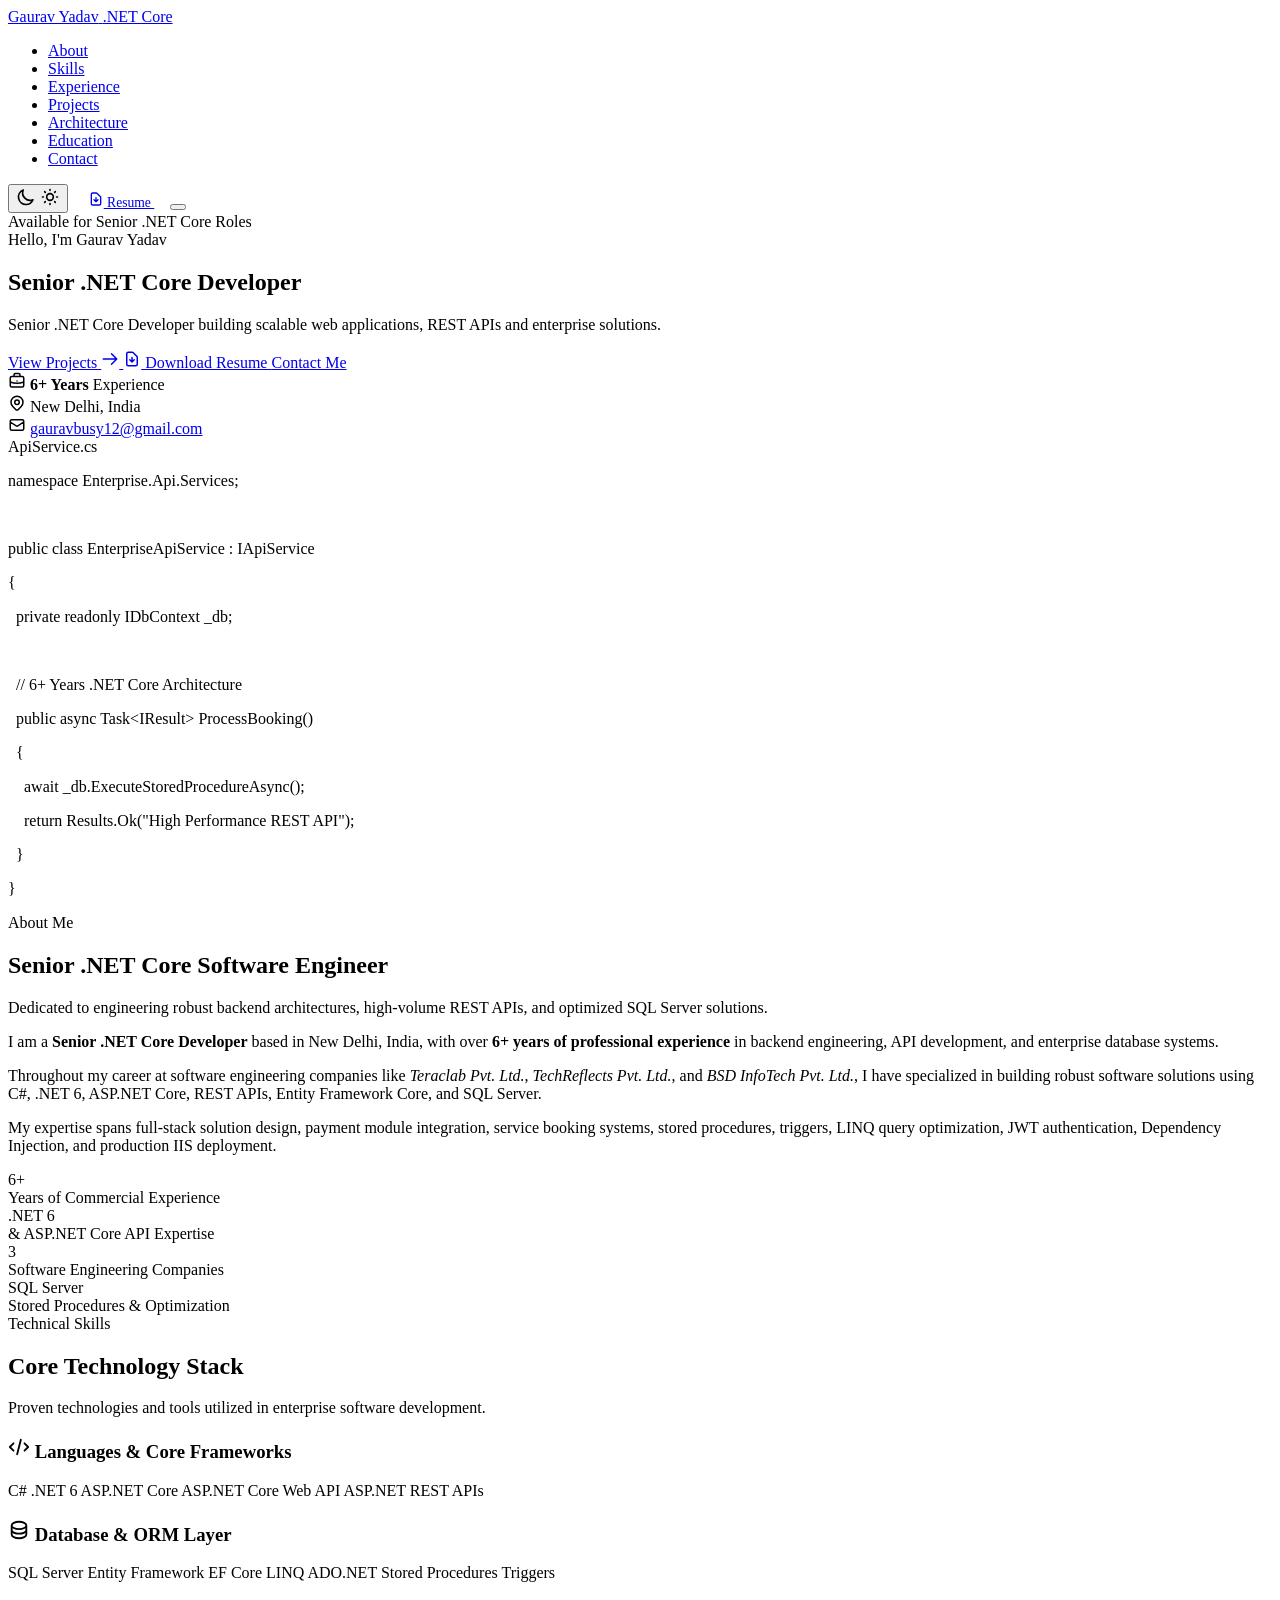
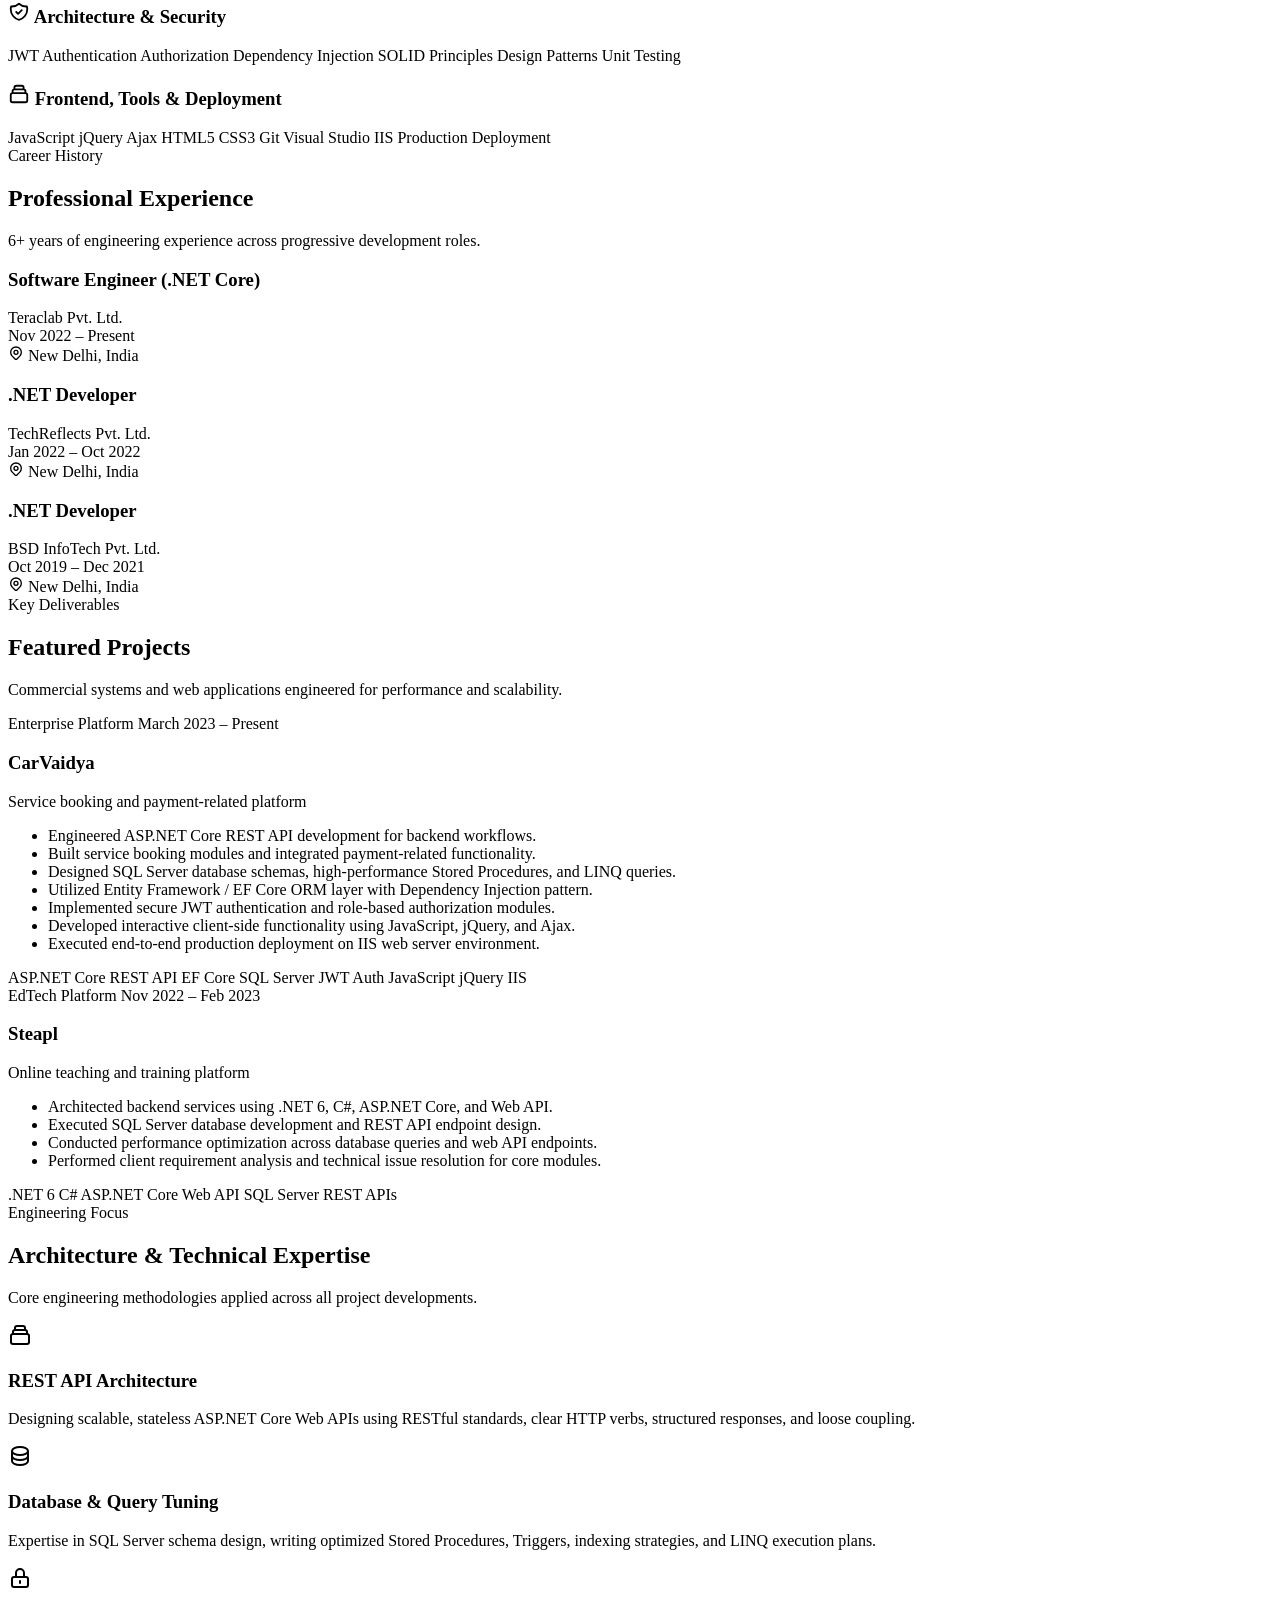
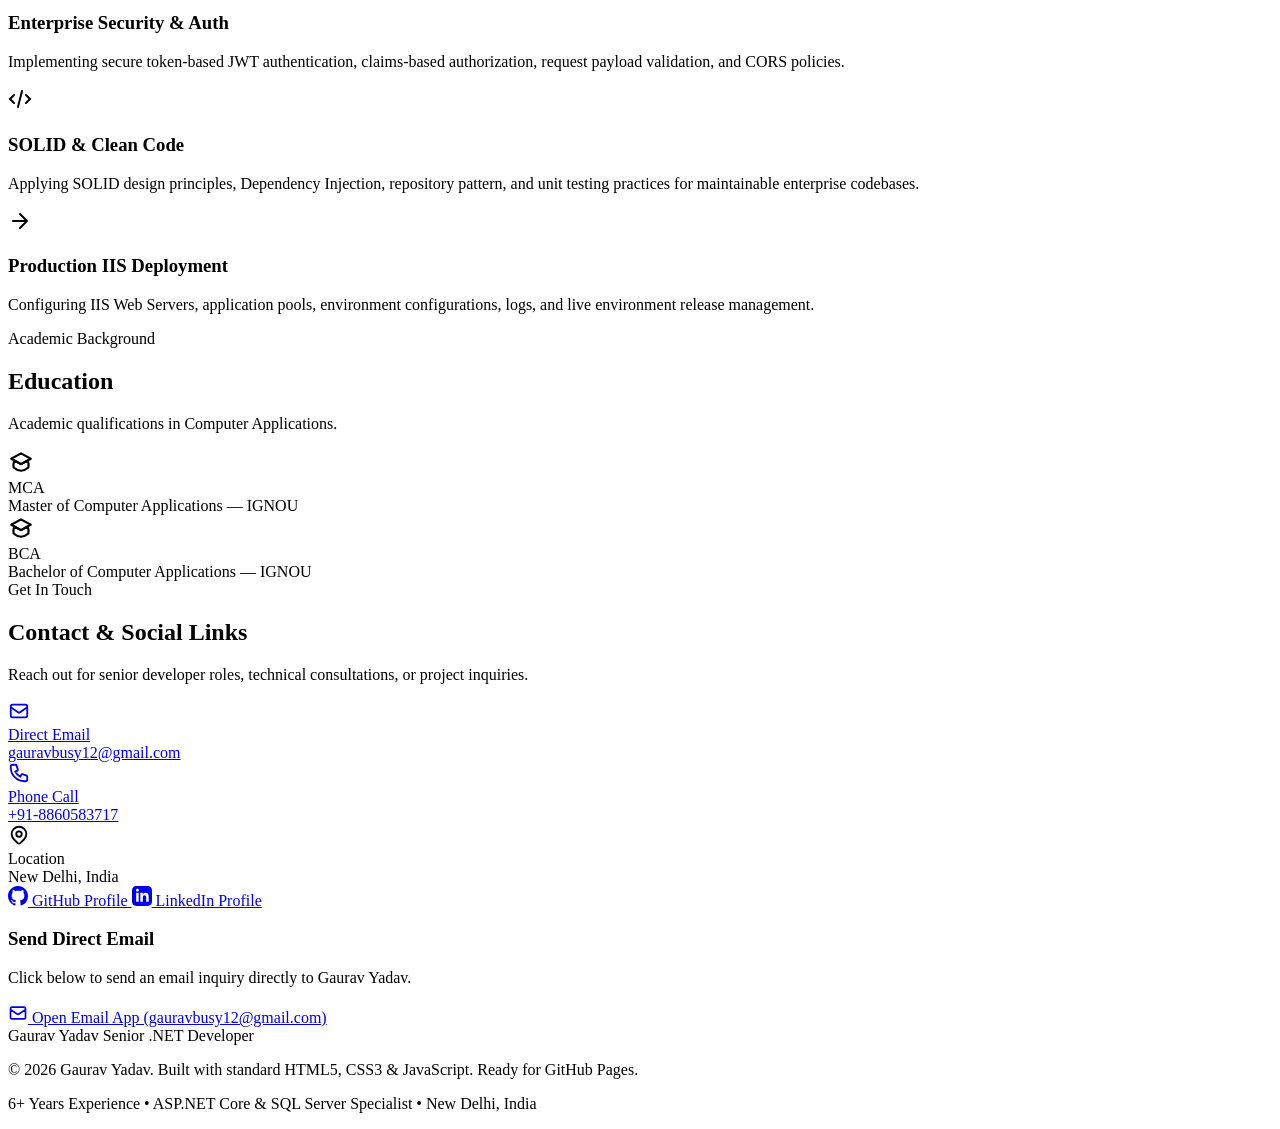
==== index.html @ 4f859948 "commit" ====
<!DOCTYPE html>
<html lang="en" data-theme="dark">
<head>
  <meta charset="UTF-8">
  <meta name="viewport" content="width=device-width, initial-scale=1.0">
  <title>Gaurav Yadav | Senior .NET Core Developer Portfolio</title>
  
  <!-- SEO & Social Meta Tags -->
  <meta name="description" content="Portfolio of Gaurav Yadav, Senior .NET Core Developer with 6+ years of experience building scalable web applications, REST APIs, and enterprise solutions.">
  <meta name="keywords" content="Gaurav Yadav, Senior .NET Core Developer, ASP.NET Core, C#, Web API, SQL Server, EF Core, REST API, New Delhi India">
  <meta name="author" content="Gaurav Yadav">
  
  <!-- Open Graph / Facebook -->
  <meta property="og:type" content="website">
  <meta property="og:title" content="Gaurav Yadav | Senior .NET Core Developer">
  <meta property="og:description" content="Senior .NET Core Developer building scalable web applications, REST APIs and enterprise solutions.">
  <meta property="og:url" content="https://github.com/gaurav-dotnetdev/">
  
  <!-- Google Fonts -->
  <link rel="preconnect" href="https://fonts.googleapis.com">
  <link rel="preconnect" href="https://fonts.gstatic.com" crossorigin>
  <link href="https://fonts.googleapis.com/css2?family=Fira+Code:wght@400;500;600&family=Inter:wght@300;400;500;600;700&family=Plus+Jakarta+Sans:wght@600;700;800&display=swap" rel="stylesheet">
  
  <!-- Stylesheets -->
  <link rel="stylesheet" href="css/style.css">
  <link rel="stylesheet" href="css/components.css">
  <link rel="stylesheet" href="css/animations.css">

  <!-- JSON-LD Structured Data for SEO -->
  <script type="application/ld+json">
  {
    "@context": "https://schema.org",
    "@type": "Person",
    "name": "Gaurav Yadav",
    "jobTitle": "Senior .NET Core Developer",
    "email": "gauravbusy12@gmail.com",
    "telephone": "+91-8860583717",
    "address": {
      "@type": "PostalAddress",
      "addressLocality": "New Delhi",
      "addressCountry": "India"
    },
    "knowsAbout": ["C#", ".NET 6", "ASP.NET Core", "ASP.NET Core Web API", "SQL Server", "EF Core", "REST APIs", "JWT Authentication", "SOLID Principles"]
  }
  </script>
</head>
<body>

  <!-- ==========================================================================
       HEADER & NAVIGATION
       ========================================================================== -->
  <header class="header">
    <div class="container nav-container">
      <a href="#hero" class="logo">
        <span>Gaurav Yadav</span>
        <span class="logo-badge">.NET Core</span>
      </a>

      <nav class="nav-menu" id="nav-menu">
        <ul class="nav-links">
          <li><a href="#about" class="nav-link">About</a></li>
          <li><a href="#skills" class="nav-link">Skills</a></li>
          <li><a href="#experience" class="nav-link">Experience</a></li>
          <li><a href="#projects" class="nav-link">Projects</a></li>
          <li><a href="#architecture" class="nav-link">Architecture</a></li>
          <li><a href="#education" class="nav-link">Education</a></li>
          <li><a href="#contact" class="nav-link">Contact</a></li>
        </ul>
      </nav>

      <div class="nav-actions">
        <!-- Dark / Light Theme Toggle -->
        <button class="theme-toggle" id="theme-toggle" aria-label="Toggle theme">
          <svg class="icon-moon" width="20" height="20" fill="none" stroke="currentColor" viewBox="0 0 24 24">
            <path stroke-linecap="round" stroke-linejoin="round" stroke-width="2" d="M20.354 15.354A9 9 0 018.646 3.646 9.003 9.003 0 0012 21a9.003 9.003 0 008.354-5.646z"></path>
          </svg>
          <svg class="icon-sun" width="20" height="20" fill="none" stroke="currentColor" viewBox="0 0 24 24">
            <path stroke-linecap="round" stroke-linejoin="round" stroke-width="2" d="M12 3v1m0 16v1m9-9h-1M4 12H3m15.364 6.364l-.707-.707M6.343 6.343l-.707-.707m12.728 0l-.707.707M6.343 17.657l-.707.707M16 12a4 4 0 11-8 0 4 4 0 018 0z"></path>
          </svg>
        </button>

        <!-- Resume Download CTA -->
        <!-- NOTE: Replace 'assets/docs/Gaurav_Yadav_Resume.pdf' with your actual PDF resume file path -->
        <a href="assets/docs/Gaurav_Yadav_Resume.pdf" download="Gaurav_Yadav_Resume.pdf" class="btn btn-outline" style="padding: 0.5rem 1rem; font-size: 0.85rem;">
          <svg width="16" height="16" fill="none" stroke="currentColor" viewBox="0 0 24 24"><path stroke-linecap="round" stroke-linejoin="round" stroke-width="2" d="M12 10v6m0 0l-3-3m3 3l3-3m2 8H7a2 2 0 01-2-2V5a2 2 0 012-2h5.586a1 1 0 01.707.293l5.414 5.414a1 1 0 01.293.707V19a2 2 0 01-2 2z"/></svg>
          Resume
        </a>

        <!-- Mobile Nav Hamburger -->
        <button class="mobile-toggle" id="mobile-toggle" aria-label="Toggle navigation menu">
          <span></span>
          <span></span>
          <span></span>
        </button>
      </div>
    </div>
  </header>

  <main>
    <!-- ==========================================================================
         1. HERO SECTION
         ========================================================================== -->
    <section class="hero" id="hero">
      <div class="container hero-content">
        <div class="hero-text reveal reveal-left">
          <div class="hero-status">
            <span class="status-dot pulse-dot"></span>
            Available for Senior .NET Core Roles
          </div>

          <div class="hero-name">Hello, I'm Gaurav Yadav</div>
          <h1 class="hero-title">
            Senior <span class="gradient-text">.NET Core</span> Developer
          </h1>

          <p class="hero-tagline">
            Senior .NET Core Developer building scalable web applications, REST APIs and enterprise solutions.
          </p>

          <div class="hero-actions">
            <a href="#projects" class="btn btn-primary">
              View Projects
              <svg width="18" height="18" fill="none" stroke="currentColor" viewBox="0 0 24 24"><path stroke-linecap="round" stroke-linejoin="round" stroke-width="2" d="M14 5l7 7m0 0l-7 7m7-7H3"/></svg>
            </a>
            
            <!-- Resume Download Button -->
            <!-- NOTE: Place your actual resume PDF in assets/docs/Gaurav_Yadav_Resume.pdf -->
            <a href="assets/docs/Gaurav_Yadav_Resume.pdf" download="Gaurav_Yadav_Resume.pdf" class="btn btn-secondary">
              <svg width="18" height="18" fill="none" stroke="currentColor" viewBox="0 0 24 24"><path stroke-linecap="round" stroke-linejoin="round" stroke-width="2" d="M12 10v6m0 0l-3-3m3 3l3-3m2 8H7a2 2 0 01-2-2V5a2 2 0 012-2h5.586a1 1 0 01.707.293l5.414 5.414a1 1 0 01.293.707V19a2 2 0 01-2 2z"/></svg>
              Download Resume
            </a>

            <a href="#contact" class="btn btn-secondary">Contact Me</a>
          </div>

          <div class="hero-meta">
            <div class="meta-item">
              <svg width="18" height="18" fill="none" stroke="currentColor" viewBox="0 0 24 24"><path stroke-linecap="round" stroke-linejoin="round" stroke-width="2" d="M21 13.255A23.931 23.931 0 0112 15c-3.183 0-6.22-.62-9-1.745M16 6V4a2 2 0 00-2-2h-4a2 2 0 00-2 2v2m4 6h.01M5 20h14a2 2 0 002-2V8a2 2 0 00-2-2H5a2 2 0 00-2 2v10a2 2 0 002 2z"/></svg>
              <span><strong>6+ Years</strong> Experience</span>
            </div>
            <div class="meta-item">
              <svg width="18" height="18" fill="none" stroke="currentColor" viewBox="0 0 24 24"><path stroke-linecap="round" stroke-linejoin="round" stroke-width="2" d="M17.657 16.657L13.414 20.9a1.998 1.998 0 01-2.827 0l-4.244-4.243a8 8 0 1111.314 0z"/><path stroke-linecap="round" stroke-linejoin="round" stroke-width="2" d="M15 11a3 3 0 11-6 0 3 3 0 016 0z"/></svg>
              <span>New Delhi, India</span>
            </div>
            <div class="meta-item">
              <svg width="18" height="18" fill="none" stroke="currentColor" viewBox="0 0 24 24"><path stroke-linecap="round" stroke-linejoin="round" stroke-width="2" d="M3 8l7.89 5.26a2 2 0 002.22 0L21 8M5 19h14a2 2 0 002-2V7a2 2 0 00-2-2H5a2 2 0 00-2 2v10a2 2 0 002 2z"/></svg>
              <a href="mailto:gauravbusy12@gmail.com" class="hover:text-primary">gauravbusy12@gmail.com</a>
            </div>
          </div>
        </div>

        <div class="hero-visual reveal reveal-right">
          <div class="code-card float-animation">
            <div class="code-card-header">
              <div class="window-dots">
                <span></span>
                <span></span>
                <span></span>
              </div>
              <div class="code-card-title">ApiService.cs</div>
            </div>
            <div class="code-card-body">
              <p><span class="code-keyword">namespace</span> Enterprise.Api.Services;</p>
              <br>
              <p><span class="code-keyword">public class</span> <span class="code-class">EnterpriseApiService</span> : <span class="code-class">IApiService</span></p>
              <p>{</p>
              <p>&nbsp;&nbsp;<span class="code-keyword">private readonly</span> <span class="code-class">IDbContext</span> <span class="code-property">_db</span>;</p>
              <br>
              <p>&nbsp;&nbsp;<span class="code-comment">// 6+ Years .NET Core Architecture</span></p>
              <p>&nbsp;&nbsp;<span class="code-keyword">public async</span> Task&lt;<span class="code-class">IResult</span>&gt; ProcessBooking()</p>
              <p>&nbsp;&nbsp;{</p>
              <p>&nbsp;&nbsp;&nbsp;&nbsp;<span class="code-keyword">await</span> <span class="code-property">_db</span>.ExecuteStoredProcedureAsync();</p>
              <p>&nbsp;&nbsp;&nbsp;&nbsp;<span class="code-keyword">return</span> Results.Ok(<span class="code-string">"High Performance REST API"</span>);</p>
              <p>&nbsp;&nbsp;}</p>
              <p>}</p>
            </div>
          </div>
        </div>
      </div>
    </section>

    <!-- ==========================================================================
         2. ABOUT ME SECTION
         ========================================================================== -->
    <section class="section" id="about">
      <div class="container">
        <div class="section-header reveal">
          <span class="section-tag">About Me</span>
          <h2 class="section-title">Senior .NET Core Software Engineer</h2>
          <p class="section-subtitle">Dedicated to engineering robust backend architectures, high-volume REST APIs, and optimized SQL Server solutions.</p>
        </div>

        <div class="about-grid">
          <div class="about-text reveal reveal-left">
            <div class="about-card">
              <p>
                I am a <strong>Senior .NET Core Developer</strong> based in New Delhi, India, with over <strong>6+ years of professional experience</strong> in backend engineering, API development, and enterprise database systems.
              </p>
              <p>
                Throughout my career at software engineering companies like <em>Teraclab Pvt. Ltd.</em>, <em>TechReflects Pvt. Ltd.</em>, and <em>BSD InfoTech Pvt. Ltd.</em>, I have specialized in building robust software solutions using C#, .NET 6, ASP.NET Core, REST APIs, Entity Framework Core, and SQL Server.
              </p>
              <p>
                My expertise spans full-stack solution design, payment module integration, service booking systems, stored procedures, triggers, LINQ query optimization, JWT authentication, Dependency Injection, and production IIS deployment.
              </p>
            </div>
          </div>

          <div class="about-highlights reveal reveal-right">
            <div class="highlight-box">
              <div class="highlight-number">6+</div>
              <div class="highlight-label">Years of Commercial Experience</div>
            </div>
            <div class="highlight-box">
              <div class="highlight-number">.NET 6</div>
              <div class="highlight-label">& ASP.NET Core API Expertise</div>
            </div>
            <div class="highlight-box">
              <div class="highlight-number">3</div>
              <div class="highlight-label">Software Engineering Companies</div>
            </div>
            <div class="highlight-box">
              <div class="highlight-number">SQL Server</div>
              <div class="highlight-label">Stored Procedures & Optimization</div>
            </div>
          </div>
        </div>
      </div>
    </section>

    <!-- ==========================================================================
         3. TECHNICAL SKILLS SECTION
         ========================================================================== -->
    <section class="section" id="skills">
      <div class="container">
        <div class="section-header reveal">
          <span class="section-tag">Technical Skills</span>
          <h2 class="section-title">Core Technology Stack</h2>
          <p class="section-subtitle">Proven technologies and tools utilized in enterprise software development.</p>
        </div>

        <div class="skills-container">
          <!-- Languages & Core Frameworks -->
          <div class="skills-category reveal reveal-scale">
            <h3 class="skills-category-title">
              <svg width="22" height="22" fill="none" stroke="currentColor" viewBox="0 0 24 24"><path stroke-linecap="round" stroke-linejoin="round" stroke-width="2" d="M10 20l4-16m4 4l4 4-4 4M6 16l-4-4 4-4"/></svg>
              Languages & Core Frameworks
            </h3>
            <div class="skills-chips">
              <span class="badge">C#</span>
              <span class="badge">.NET 6</span>
              <span class="badge">ASP.NET Core</span>
              <span class="badge">ASP.NET Core Web API</span>
              <span class="badge">ASP.NET</span>
              <span class="badge">REST APIs</span>
            </div>
          </div>

          <!-- Database & ORM -->
          <div class="skills-category reveal reveal-scale">
            <h3 class="skills-category-title">
              <svg width="22" height="22" fill="none" stroke="currentColor" viewBox="0 0 24 24"><path stroke-linecap="round" stroke-linejoin="round" stroke-width="2" d="M4 7v10c0 2.21 3.582 4 8 4s8-1.79 8-4V7M4 7c0 2.21 3.582 4 8 4s8-1.79 8-4M4 7c0-2.21 3.582-4 8-4s8 1.79 8 4m0 5c0 2.21-3.582 4-8 4s-8-1.79-8-4"/></svg>
              Database & ORM Layer
            </h3>
            <div class="skills-chips">
              <span class="badge">SQL Server</span>
              <span class="badge">Entity Framework</span>
              <span class="badge">EF Core</span>
              <span class="badge">LINQ</span>
              <span class="badge">ADO.NET</span>
              <span class="badge">Stored Procedures</span>
              <span class="badge">Triggers</span>
            </div>
          </div>

          <!-- Architecture, Security & Testing -->
          <div class="skills-category reveal reveal-scale">
            <h3 class="skills-category-title">
              <svg width="22" height="22" fill="none" stroke="currentColor" viewBox="0 0 24 24"><path stroke-linecap="round" stroke-linejoin="round" stroke-width="2" d="M9 12l2 2 4-4m5.618-4.016A11.955 11.955 0 0112 2.944a11.955 11.955 0 01-8.618 3.04A12.02 12.02 0 003 9c0 5.591 3.824 10.29 9 11.622 5.176-1.332 9-6.03 9-11.622 0-1.042-.133-2.052-.382-3.016z"/></svg>
              Architecture & Security
            </h3>
            <div class="skills-chips">
              <span class="badge">JWT Authentication</span>
              <span class="badge">Authorization</span>
              <span class="badge">Dependency Injection</span>
              <span class="badge">SOLID Principles</span>
              <span class="badge">Design Patterns</span>
              <span class="badge">Unit Testing</span>
            </div>
          </div>

          <!-- Frontend, Tools & Deployment -->
          <div class="skills-category reveal reveal-scale">
            <h3 class="skills-category-title">
              <svg width="22" height="22" fill="none" stroke="currentColor" viewBox="0 0 24 24"><path stroke-linecap="round" stroke-linejoin="round" stroke-width="2" d="M19 11H5m14 0a2 2 0 012 2v6a2 2 0 01-2 2H5a2 2 0 01-2-2v-6a2 2 0 012-2m14 0V9a2 2 0 00-2-2M5 11V9a2 2 0 012-2m0 0V5a2 2 0 012-2h6a2 2 0 012 2v2M7 7h10"/></svg>
              Frontend, Tools & Deployment
            </h3>
            <div class="skills-chips">
              <span class="badge">JavaScript</span>
              <span class="badge">jQuery</span>
              <span class="badge">Ajax</span>
              <span class="badge">HTML5</span>
              <span class="badge">CSS3</span>
              <span class="badge">Git</span>
              <span class="badge">Visual Studio</span>
              <span class="badge">IIS</span>
              <span class="badge">Production Deployment</span>
            </div>
          </div>
        </div>
      </div>
    </section>

    <!-- ==========================================================================
         4. PROFESSIONAL EXPERIENCE SECTION
         ========================================================================== -->
    <section class="section" id="experience">
      <div class="container">
        <div class="section-header reveal">
          <span class="section-tag">Career History</span>
          <h2 class="section-title">Professional Experience</h2>
          <p class="section-subtitle">6+ years of engineering experience across progressive development roles.</p>
        </div>

        <div class="timeline">
          <!-- Role 1 -->
          <div class="timeline-item reveal reveal-left">
            <div class="timeline-dot"></div>
            <div class="timeline-content">
              <div class="timeline-header">
                <div>
                  <h3 class="role-title">Software Engineer (.NET Core)</h3>
                  <div class="company-name">Teraclab Pvt. Ltd.</div>
                </div>
                <div class="timeline-date">Nov 2022 – Present</div>
              </div>
              <div class="timeline-location">
                <svg width="16" height="16" fill="none" stroke="currentColor" viewBox="0 0 24 24"><path stroke-linecap="round" stroke-linejoin="round" stroke-width="2" d="M17.657 16.657L13.414 20.9a1.998 1.998 0 01-2.827 0l-4.244-4.243a8 8 0 1111.314 0z"/><path stroke-linecap="round" stroke-linejoin="round" stroke-width="2" d="M15 11a3 3 0 11-6 0 3 3 0 016 0z"/></svg>
                New Delhi, India
              </div>
            </div>
          </div>

          <!-- Role 2 -->
          <div class="timeline-item reveal reveal-left">
            <div class="timeline-dot"></div>
            <div class="timeline-content">
              <div class="timeline-header">
                <div>
                  <h3 class="role-title">.NET Developer</h3>
                  <div class="company-name">TechReflects Pvt. Ltd.</div>
                </div>
                <div class="timeline-date">Jan 2022 – Oct 2022</div>
              </div>
              <div class="timeline-location">
                <svg width="16" height="16" fill="none" stroke="currentColor" viewBox="0 0 24 24"><path stroke-linecap="round" stroke-linejoin="round" stroke-width="2" d="M17.657 16.657L13.414 20.9a1.998 1.998 0 01-2.827 0l-4.244-4.243a8 8 0 1111.314 0z"/><path stroke-linecap="round" stroke-linejoin="round" stroke-width="2" d="M15 11a3 3 0 11-6 0 3 3 0 016 0z"/></svg>
                New Delhi, India
              </div>
            </div>
          </div>

          <!-- Role 3 -->
          <div class="timeline-item reveal reveal-left">
            <div class="timeline-dot"></div>
            <div class="timeline-content">
              <div class="timeline-header">
                <div>
                  <h3 class="role-title">.NET Developer</h3>
                  <div class="company-name">BSD InfoTech Pvt. Ltd.</div>
                </div>
                <div class="timeline-date">Oct 2019 – Dec 2021</div>
              </div>
              <div class="timeline-location">
                <svg width="16" height="16" fill="none" stroke="currentColor" viewBox="0 0 24 24"><path stroke-linecap="round" stroke-linejoin="round" stroke-width="2" d="M17.657 16.657L13.414 20.9a1.998 1.998 0 01-2.827 0l-4.244-4.243a8 8 0 1111.314 0z"/><path stroke-linecap="round" stroke-linejoin="round" stroke-width="2" d="M15 11a3 3 0 11-6 0 3 3 0 016 0z"/></svg>
                New Delhi, India
              </div>
            </div>
          </div>
        </div>
      </div>
    </section>

    <!-- ==========================================================================
         5. FEATURED PROJECTS SECTION
         ========================================================================== -->
    <section class="section" id="projects">
      <div class="container">
        <div class="section-header reveal">
          <span class="section-tag">Key Deliverables</span>
          <h2 class="section-title">Featured Projects</h2>
          <p class="section-subtitle">Commercial systems and web applications engineered for performance and scalability.</p>
        </div>

        <div class="projects-grid">
          <!-- Project 1: CarVaidya -->
          <article class="project-card reveal reveal-scale">
            <div class="project-top">
              <div class="project-meta">
                <span class="badge">Enterprise Platform</span>
                <span class="project-date">March 2023 – Present</span>
              </div>
              <h3 class="project-title">CarVaidya</h3>
              <div class="project-tagline">Service booking and payment-related platform</div>
              
              <ul class="project-bullets">
                <li>Engineered ASP.NET Core REST API development for backend workflows.</li>
                <li>Built service booking modules and integrated payment-related functionality.</li>
                <li>Designed SQL Server database schemas, high-performance Stored Procedures, and LINQ queries.</li>
                <li>Utilized Entity Framework / EF Core ORM layer with Dependency Injection pattern.</li>
                <li>Implemented secure JWT authentication and role-based authorization modules.</li>
                <li>Developed interactive client-side functionality using JavaScript, jQuery, and Ajax.</li>
                <li>Executed end-to-end production deployment on IIS web server environment.</li>
              </ul>
            </div>

            <div class="project-tech">
              <span class="badge">ASP.NET Core REST API</span>
              <span class="badge">EF Core</span>
              <span class="badge">SQL Server</span>
              <span class="badge">JWT Auth</span>
              <span class="badge">JavaScript</span>
              <span class="badge">jQuery</span>
              <span class="badge">IIS</span>
            </div>
          </article>

          <!-- Project 2: Steapl -->
          <article class="project-card reveal reveal-scale">
            <div class="project-top">
              <div class="project-meta">
                <span class="badge">EdTech Platform</span>
                <span class="project-date">Nov 2022 – Feb 2023</span>
              </div>
              <h3 class="project-title">Steapl</h3>
              <div class="project-tagline">Online teaching and training platform</div>
              
              <ul class="project-bullets">
                <li>Architected backend services using .NET 6, C#, ASP.NET Core, and Web API.</li>
                <li>Executed SQL Server database development and REST API endpoint design.</li>
                <li>Conducted performance optimization across database queries and web API endpoints.</li>
                <li>Performed client requirement analysis and technical issue resolution for core modules.</li>
              </ul>
            </div>

            <div class="project-tech">
              <span class="badge">.NET 6</span>
              <span class="badge">C#</span>
              <span class="badge">ASP.NET Core</span>
              <span class="badge">Web API</span>
              <span class="badge">SQL Server</span>
              <span class="badge">REST APIs</span>
            </div>
          </article>
        </div>
      </div>
    </section>

    <!-- ==========================================================================
         6. ARCHITECTURE & TECHNICAL EXPERTISE SECTION
         ========================================================================== -->
    <section class="section" id="architecture">
      <div class="container">
        <div class="section-header reveal">
          <span class="section-tag">Engineering Focus</span>
          <h2 class="section-title">Architecture & Technical Expertise</h2>
          <p class="section-subtitle">Core engineering methodologies applied across all project developments.</p>
        </div>

        <div class="arch-grid">
          <div class="arch-card reveal reveal-scale">
            <div class="arch-icon">
              <svg width="24" height="24" fill="none" stroke="currentColor" viewBox="0 0 24 24"><path stroke-linecap="round" stroke-linejoin="round" stroke-width="2" d="M19 11H5m14 0a2 2 0 012 2v6a2 2 0 01-2 2H5a2 2 0 01-2-2v-6a2 2 0 012-2m14 0V9a2 2 0 00-2-2M5 11V9a2 2 0 012-2m0 0V5a2 2 0 012-2h6a2 2 0 012 2v2M7 7h10"/></svg>
            </div>
            <h3 class="arch-title">REST API Architecture</h3>
            <p class="arch-desc">Designing scalable, stateless ASP.NET Core Web APIs using RESTful standards, clear HTTP verbs, structured responses, and loose coupling.</p>
          </div>

          <div class="arch-card reveal reveal-scale">
            <div class="arch-icon">
              <svg width="24" height="24" fill="none" stroke="currentColor" viewBox="0 0 24 24"><path stroke-linecap="round" stroke-linejoin="round" stroke-width="2" d="M4 7v10c0 2.21 3.582 4 8 4s8-1.79 8-4V7M4 7c0 2.21 3.582 4 8 4s8-1.79 8-4M4 7c0-2.21 3.582-4 8-4s8 1.79 8 4m0 5c0 2.21-3.582 4-8 4s-8-1.79-8-4"/></svg>
            </div>
            <h3 class="arch-title">Database & Query Tuning</h3>
            <p class="arch-desc">Expertise in SQL Server schema design, writing optimized Stored Procedures, Triggers, indexing strategies, and LINQ execution plans.</p>
          </div>

          <div class="arch-card reveal reveal-scale">
            <div class="arch-icon">
              <svg width="24" height="24" fill="none" stroke="currentColor" viewBox="0 0 24 24"><path stroke-linecap="round" stroke-linejoin="round" stroke-width="2" d="M12 15v2m-6 4h12a2 2 0 002-2v-6a2 2 0 00-2-2H6a2 2 0 00-2 2v6a2 2 0 002 2zm10-10V7a4 4 0 00-8 0v4h8z"/></svg>
            </div>
            <h3 class="arch-title">Enterprise Security & Auth</h3>
            <p class="arch-desc">Implementing secure token-based JWT authentication, claims-based authorization, request payload validation, and CORS policies.</p>
          </div>

          <div class="arch-card reveal reveal-scale">
            <div class="arch-icon">
              <svg width="24" height="24" fill="none" stroke="currentColor" viewBox="0 0 24 24"><path stroke-linecap="round" stroke-linejoin="round" stroke-width="2" d="M10 20l4-16m4 4l4 4-4 4M6 16l-4-4 4-4"/></svg>
            </div>
            <h3 class="arch-title">SOLID & Clean Code</h3>
            <p class="arch-desc">Applying SOLID design principles, Dependency Injection, repository pattern, and unit testing practices for maintainable enterprise codebases.</p>
          </div>

          <div class="arch-card reveal reveal-scale">
            <div class="arch-icon">
              <svg width="24" height="24" fill="none" stroke="currentColor" viewBox="0 0 24 24"><path stroke-linecap="round" stroke-linejoin="round" stroke-width="2" d="M5 12h14M12 5l7 7-7 7"/></svg>
            </div>
            <h3 class="arch-title">Production IIS Deployment</h3>
            <p class="arch-desc">Configuring IIS Web Servers, application pools, environment configurations, logs, and live environment release management.</p>
          </div>
        </div>
      </div>
    </section>

    <!-- ==========================================================================
         7. EDUCATION SECTION
         ========================================================================== -->
    <section class="section" id="education">
      <div class="container">
        <div class="section-header reveal">
          <span class="section-tag">Academic Background</span>
          <h2 class="section-title">Education</h2>
          <p class="section-subtitle">Academic qualifications in Computer Applications.</p>
        </div>

        <div class="education-grid">
          <div class="edu-card reveal reveal-scale">
            <div class="edu-icon">
              <svg width="26" height="26" fill="none" stroke="currentColor" viewBox="0 0 24 24"><path stroke-linecap="round" stroke-linejoin="round" stroke-width="2" d="M12 14l9-5-9-5-9 5 9 5z"/><path stroke-linecap="round" stroke-linejoin="round" stroke-width="2" d="M12 14l6.16-3.422a12.083 12.083 0 01.665 6.479A11.952 11.952 0 0112 20.055a11.952 11.952 0 01-6.824-2.998 12.078 12.078 0 01.665-6.479L12 14z"/></svg>
            </div>
            <div>
              <div class="edu-degree">MCA</div>
              <div class="edu-institution">Master of Computer Applications — IGNOU</div>
            </div>
          </div>

          <div class="edu-card reveal reveal-scale">
            <div class="edu-icon">
              <svg width="26" height="26" fill="none" stroke="currentColor" viewBox="0 0 24 24"><path stroke-linecap="round" stroke-linejoin="round" stroke-width="2" d="M12 14l9-5-9-5-9 5 9 5z"/><path stroke-linecap="round" stroke-linejoin="round" stroke-width="2" d="M12 14l6.16-3.422a12.083 12.083 0 01.665 6.479A11.952 11.952 0 0112 20.055a11.952 11.952 0 01-6.824-2.998 12.078 12.078 0 01.665-6.479L12 14z"/></svg>
            </div>
            <div>
              <div class="edu-degree">BCA</div>
              <div class="edu-institution">Bachelor of Computer Applications — IGNOU</div>
            </div>
          </div>
        </div>
      </div>
    </section>

    <!-- ==========================================================================
         8. CONTACT & PROFILES SECTION
         ========================================================================== -->
    <section class="section" id="contact">
      <div class="container">
        <div class="section-header reveal">
          <span class="section-tag">Get In Touch</span>
          <h2 class="section-title">Contact & Social Links</h2>
          <p class="section-subtitle">Reach out for senior developer roles, technical consultations, or project inquiries.</p>
        </div>

        <div class="contact-container">
          <div class="contact-info reveal reveal-left">
            <!-- Email Card -->
            <a href="mailto:gauravbusy12@gmail.com" class="contact-card">
              <div class="contact-icon">
                <svg width="22" height="22" fill="none" stroke="currentColor" viewBox="0 0 24 24"><path stroke-linecap="round" stroke-linejoin="round" stroke-width="2" d="M3 8l7.89 5.26a2 2 0 002.22 0L21 8M5 19h14a2 2 0 002-2V7a2 2 0 00-2-2H5a2 2 0 00-2 2v10a2 2 0 002 2z"/></svg>
              </div>
              <div>
                <div class="contact-label">Direct Email</div>
                <div class="contact-value">gauravbusy12@gmail.com</div>
              </div>
            </a>

            <!-- Phone Card -->
            <a href="tel:+918860583717" class="contact-card">
              <div class="contact-icon">
                <svg width="22" height="22" fill="none" stroke="currentColor" viewBox="0 0 24 24"><path stroke-linecap="round" stroke-linejoin="round" stroke-width="2" d="M3 5a2 2 0 012-2h3.28a1 1 0 01.948.684l1.498 4.493a1 1 0 01-.502 1.21l-2.257 1.13a11.042 11.042 0 005.516 5.516l1.13-2.257a1 1 0 011.21-.502l4.493 1.498a1 1 0 01.684.949V19a2 2 0 01-2 2h-1C9.716 21 3 14.284 3 6V5z"/></svg>
              </div>
              <div>
                <div class="contact-label">Phone Call</div>
                <div class="contact-value">+91-8860583717</div>
              </div>
            </a>

            <!-- Location Card -->
            <div class="contact-card">
              <div class="contact-icon">
                <svg width="22" height="22" fill="none" stroke="currentColor" viewBox="0 0 24 24"><path stroke-linecap="round" stroke-linejoin="round" stroke-width="2" d="M17.657 16.657L13.414 20.9a1.998 1.998 0 01-2.827 0l-4.244-4.243a8 8 0 1111.314 0z"/><path stroke-linecap="round" stroke-linejoin="round" stroke-width="2" d="M15 11a3 3 0 11-6 0 3 3 0 016 0z"/></svg>
              </div>
              <div>
                <div class="contact-label">Location</div>
                <div class="contact-value">New Delhi, India</div>
              </div>
            </div>

            <!-- Social Media Buttons -->
            <div class="contact-socials">
              <!-- NOTE: Replace 'https://github.com/your-username' with your actual GitHub URL -->
              <a href="https://github.com/gaurav-dotnetdev" target="_blank" rel="noopener noreferrer" class="social-btn">
                <svg width="20" height="20" fill="currentColor" viewBox="0 0 24 24"><path d="M12 0C5.37 0 0 5.37 0 12c0 5.31 3.435 9.795 8.205 11.385.6.105.825-.255.825-.57 0-.285-.015-1.23-.015-2.235-3.015.555-3.795-.735-4.035-1.41-.135-.345-.72-1.41-1.23-1.695-.42-.225-1.02-.78-.015-.795.945-.015 1.62.87 1.845 1.23 1.08 1.815 2.805 1.305 3.495.99.105-.78.42-1.305.765-1.605-2.67-.3-5.46-1.335-5.46-5.925 0-1.305.465-2.385 1.23-3.225-.12-.3-.54-1.53.12-3.18 0 0 1.005-.315 3.3 1.23.96-.27 1.98-.405 3-.405s2.04.135 3 .405c2.295-1.56 3.3-1.23 3.3-1.23.66 1.65.24 2.88.12 3.18.765.84 1.23 1.905 1.23 3.225 0 4.605-2.805 5.625-5.475 5.925.435.375.81 1.095.81 2.22 0 1.605-.015 2.895-.015 3.3 0 .315.225.69.825.57A12.02 12.02 0 0024 12c0-6.63-5.37-12-12-12z"/></svg>
                GitHub Profile
              </a>

              <!-- NOTE: Replace 'https://linkedin.com/in/your-username' with your actual LinkedIn URL -->
              <a href="https://www.linkedin.com/in/gaurav-yadav-783043185/ " target="_blank" rel="noopener noreferrer" class="social-btn">
                <svg width="20" height="20" fill="currentColor" viewBox="0 0 24 24"><path d="M19 0h-14c-2.761 0-5 2.239-5 5v14c0 2.761 2.239 5 5 5h14c2.762 0 5-2.239 5-5v-14c0-2.761-2.238-5-5-5zm-11 19h-3v-11h3v11zm-1.5-12.268c-.966 0-1.75-.79-1.75-1.764s.784-1.764 1.75-1.764 1.75.79 1.75 1.764-.783 1.764-1.75 1.764zm13.5 12.268h-3v-5.604c0-3.368-4-3.113-4 0v5.604h-3v-11h3v1.765c1.396-2.586 7-2.777 7 2.476v6.759z"/></svg>
                LinkedIn Profile
              </a>
            </div>
          </div>

          <div class="contact-box reveal reveal-right">
            <h3 class="contact-box-title">Send Direct Email</h3>
            <p class="contact-box-subtitle">Click below to send an email inquiry directly to Gaurav Yadav.</p>

            <a href="mailto:gauravbusy12@gmail.com?subject=Senior%20.NET%20Core%20Developer%20Inquiry" class="btn btn-primary quick-mail-btn">
              <svg width="20" height="20" fill="none" stroke="currentColor" viewBox="0 0 24 24"><path stroke-linecap="round" stroke-linejoin="round" stroke-width="2" d="M3 8l7.89 5.26a2 2 0 002.22 0L21 8M5 19h14a2 2 0 002-2V7a2 2 0 00-2-2H5a2 2 0 00-2 2v10a2 2 0 002 2z"/></svg>
              Open Email App (gauravbusy12@gmail.com)
            </a>
          </div>
        </div>
      </div>
    </section>
  </main>

  <!-- ==========================================================================
       FOOTER
       ========================================================================== -->
  <footer class="footer">
    <div class="container footer-content">
      <div class="logo">
        <span>Gaurav Yadav</span>
        <span class="logo-badge">Senior .NET Developer</span>
      </div>

      <p class="footer-text">
        © <span id="current-year">2026</span> Gaurav Yadav. Built with standard HTML5, CSS3 & JavaScript. Ready for GitHub Pages.
      </p>

      <p class="footer-note">
        6+ Years Experience • ASP.NET Core & SQL Server Specialist • New Delhi, India
      </p>
    </div>
  </footer>

  <!-- Scripts -->
  <script src="js/main.js"></script>
  <script src="js/animations.js"></script>
</body>
</html>
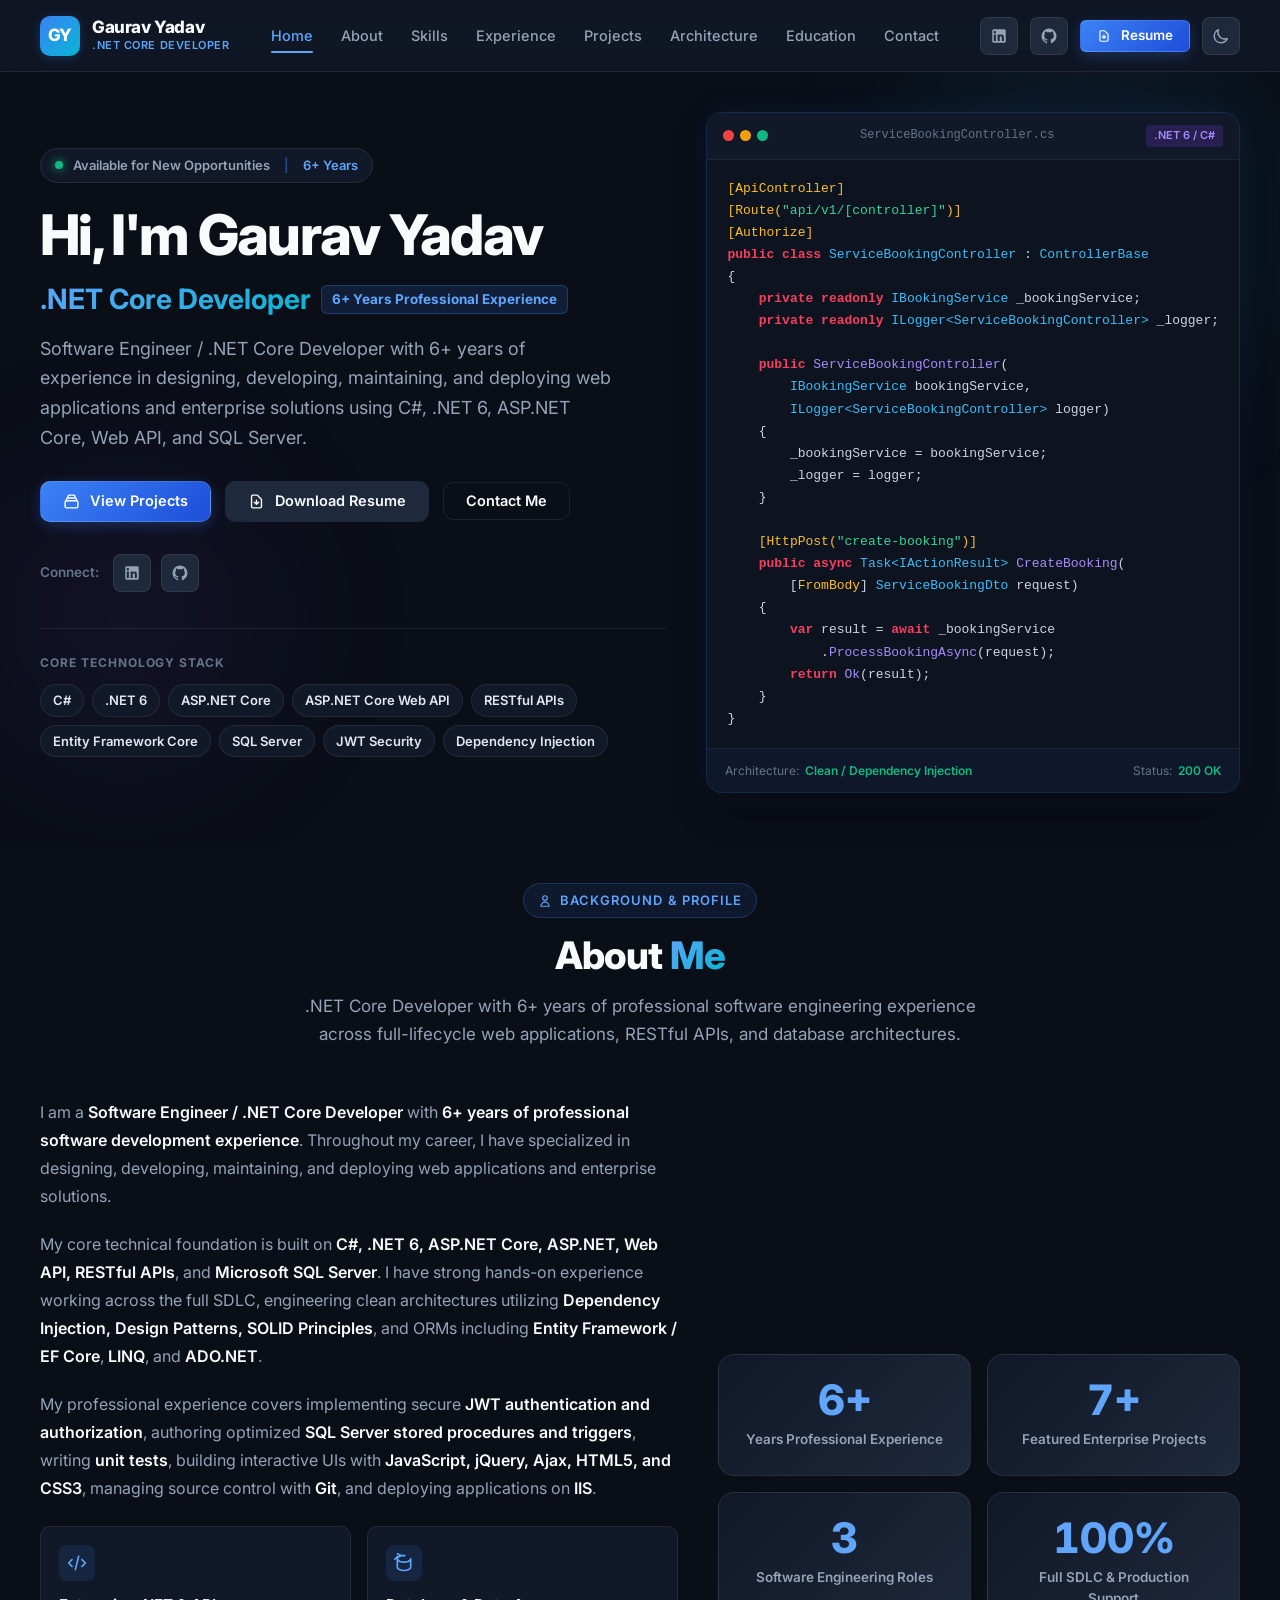
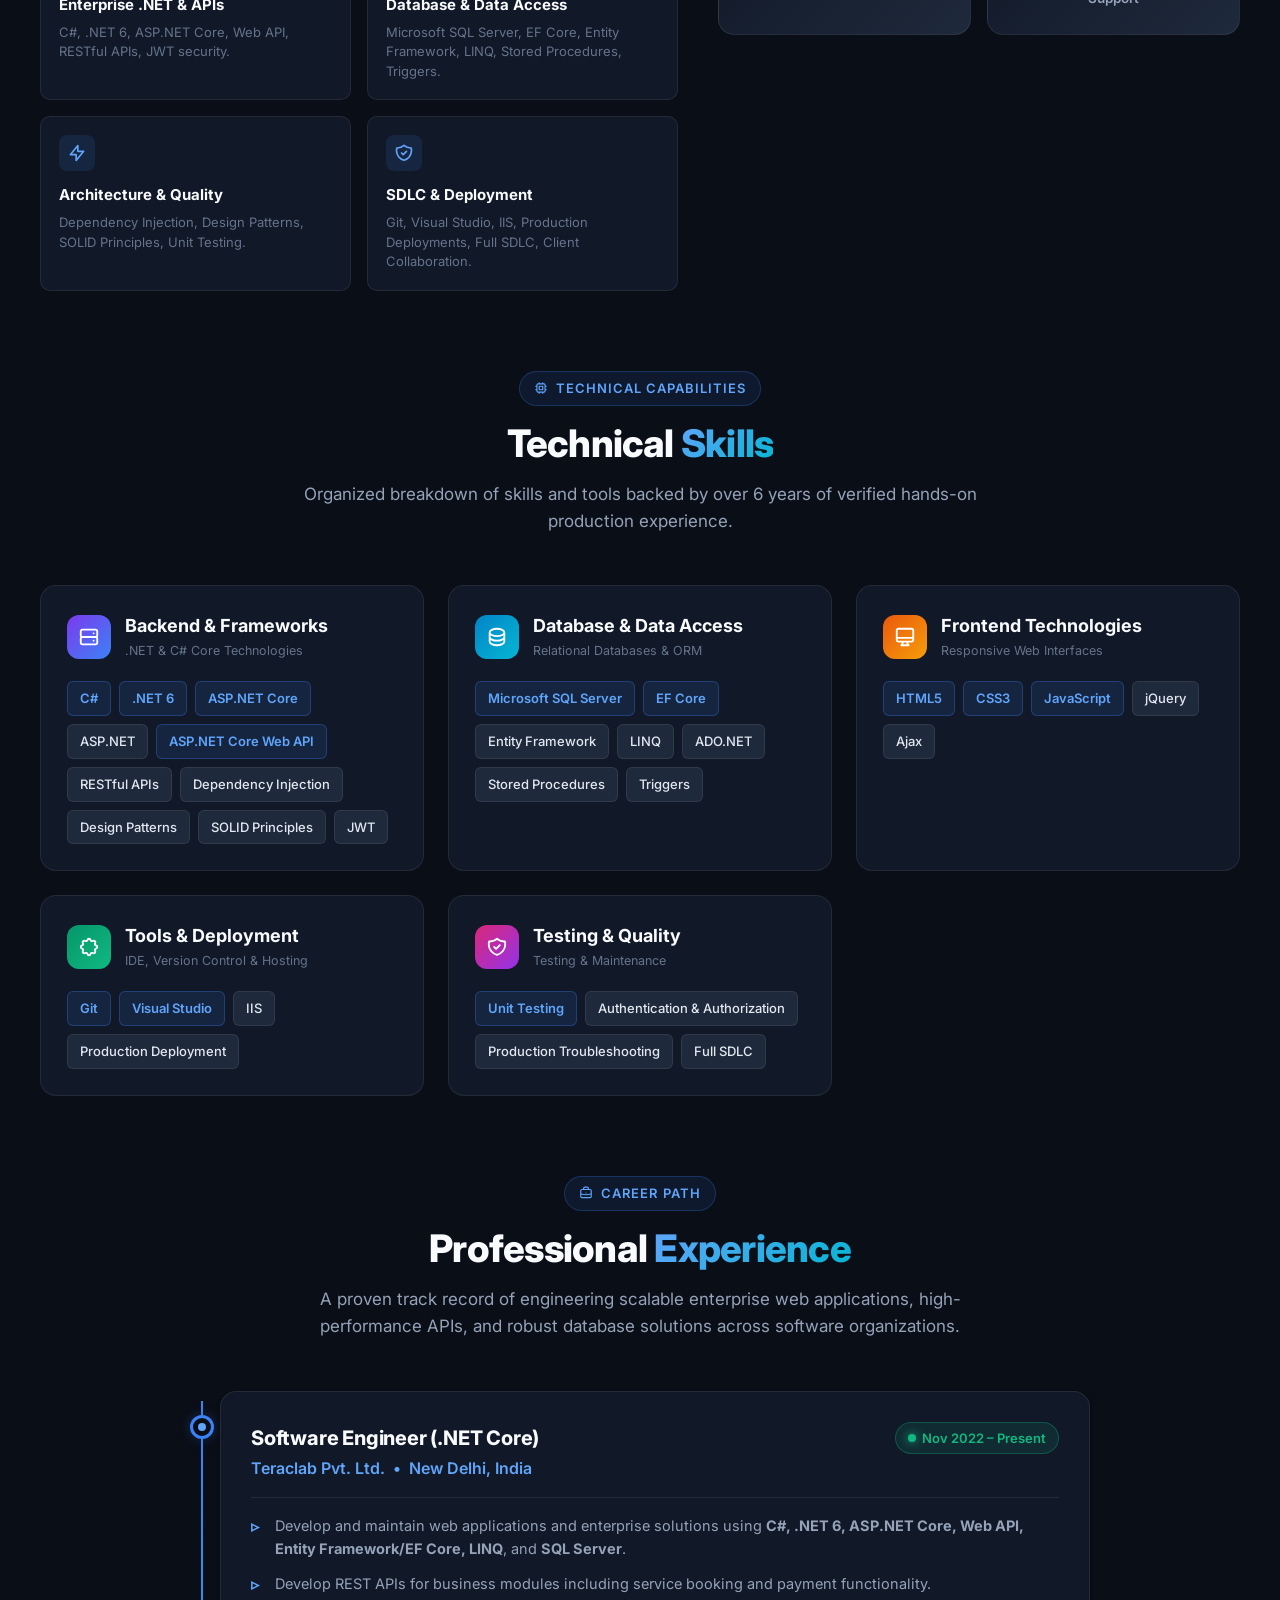
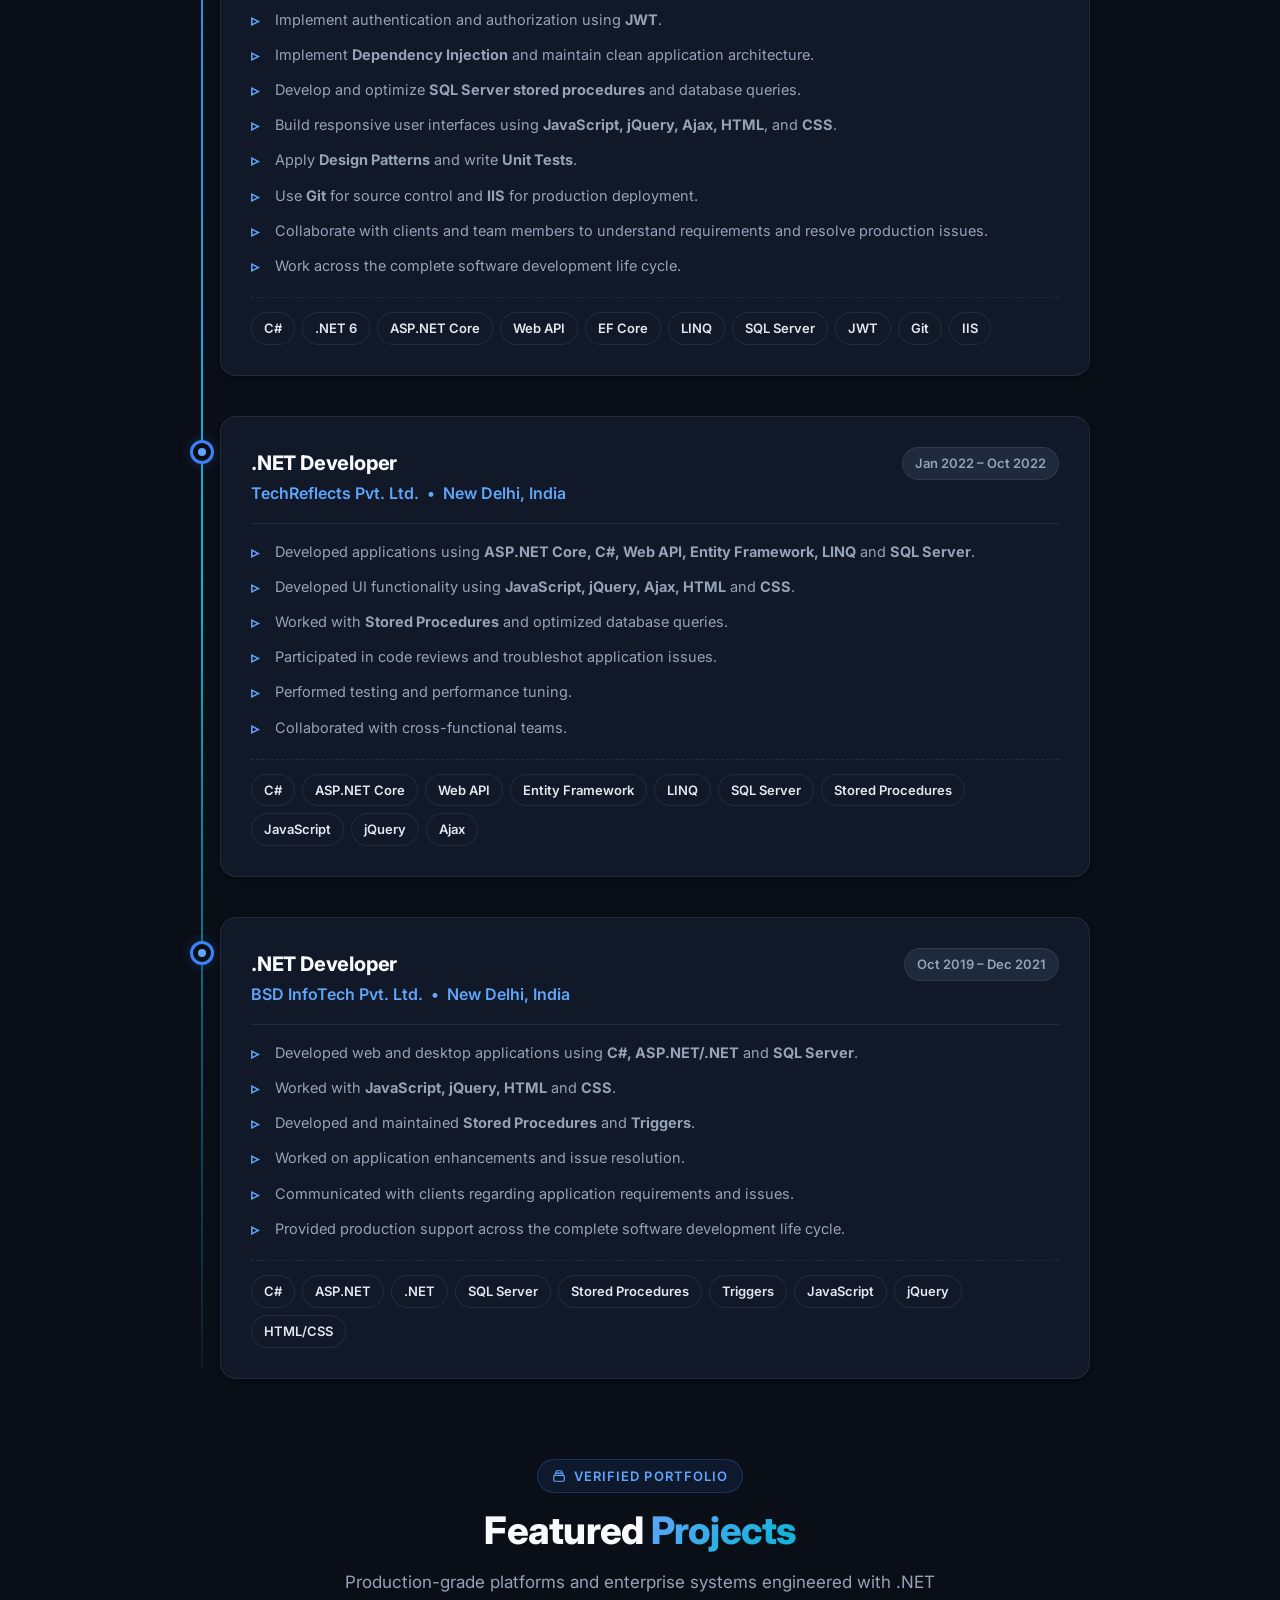
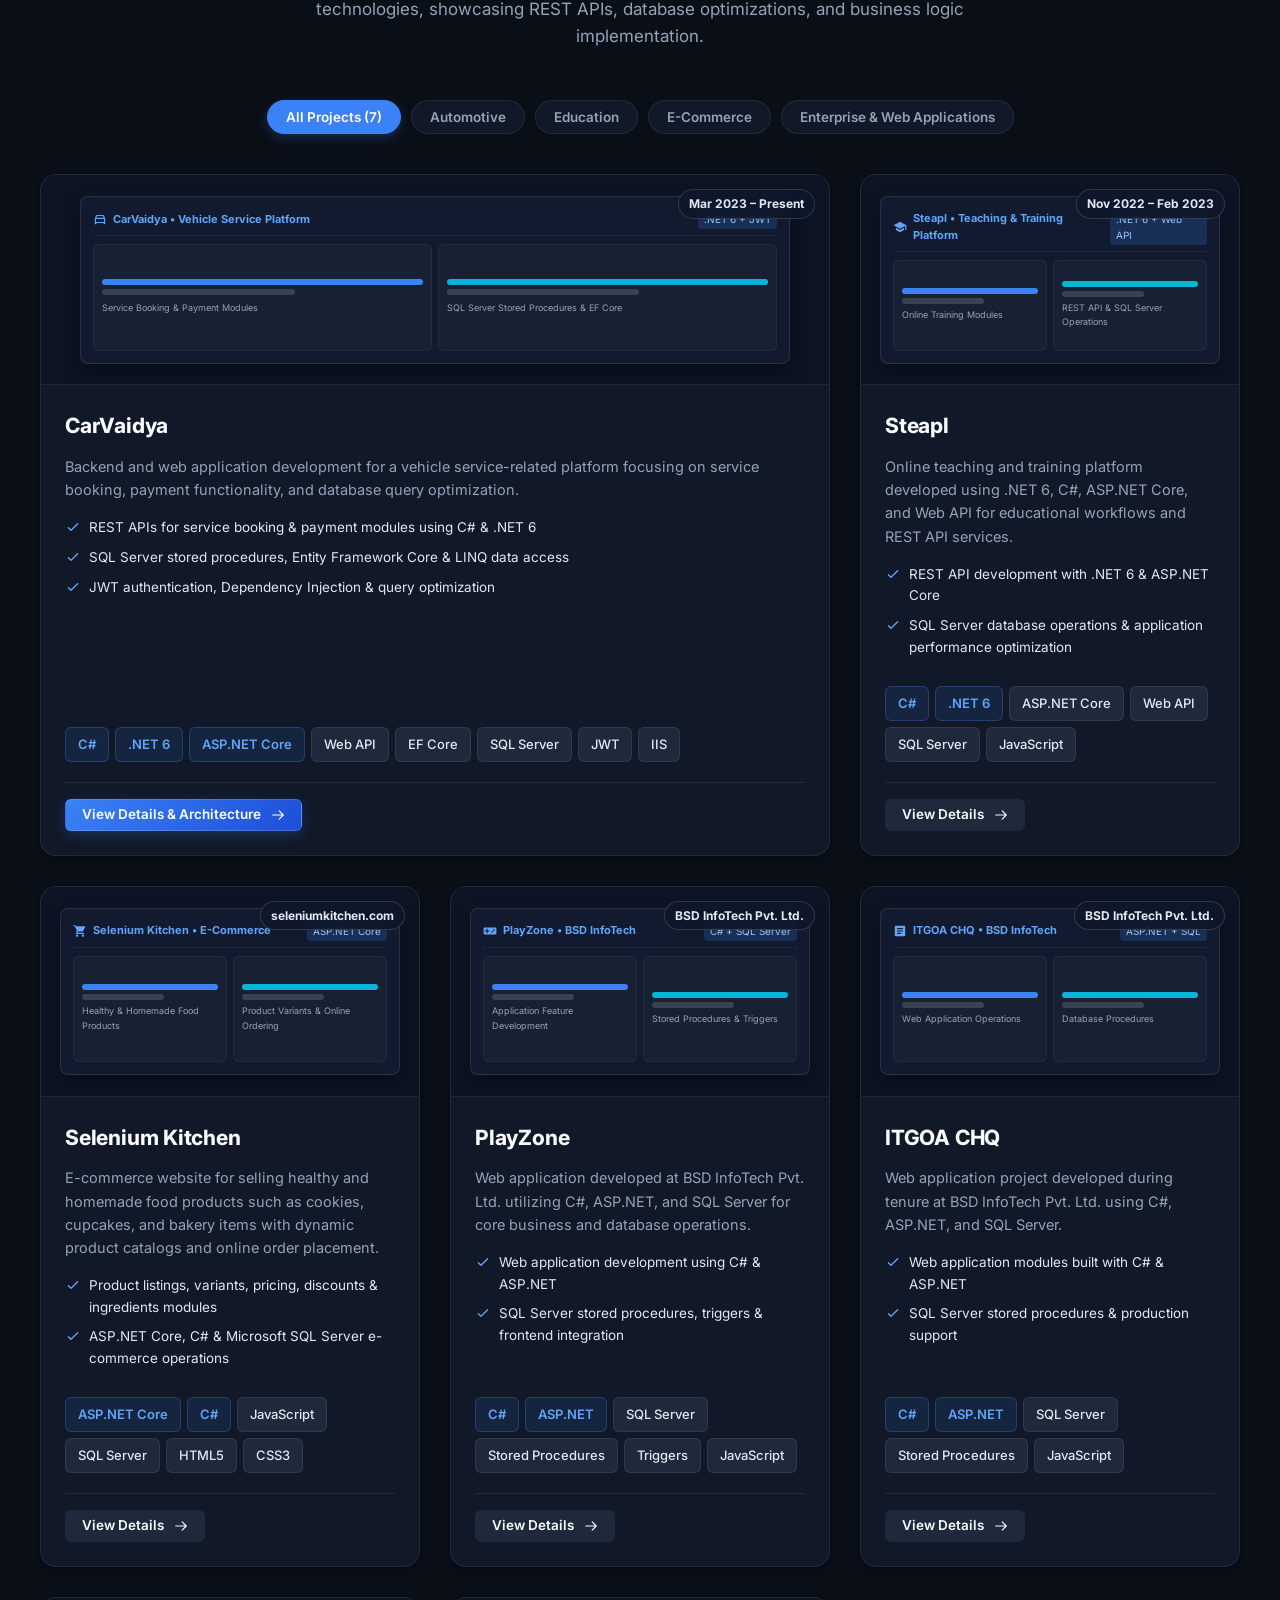
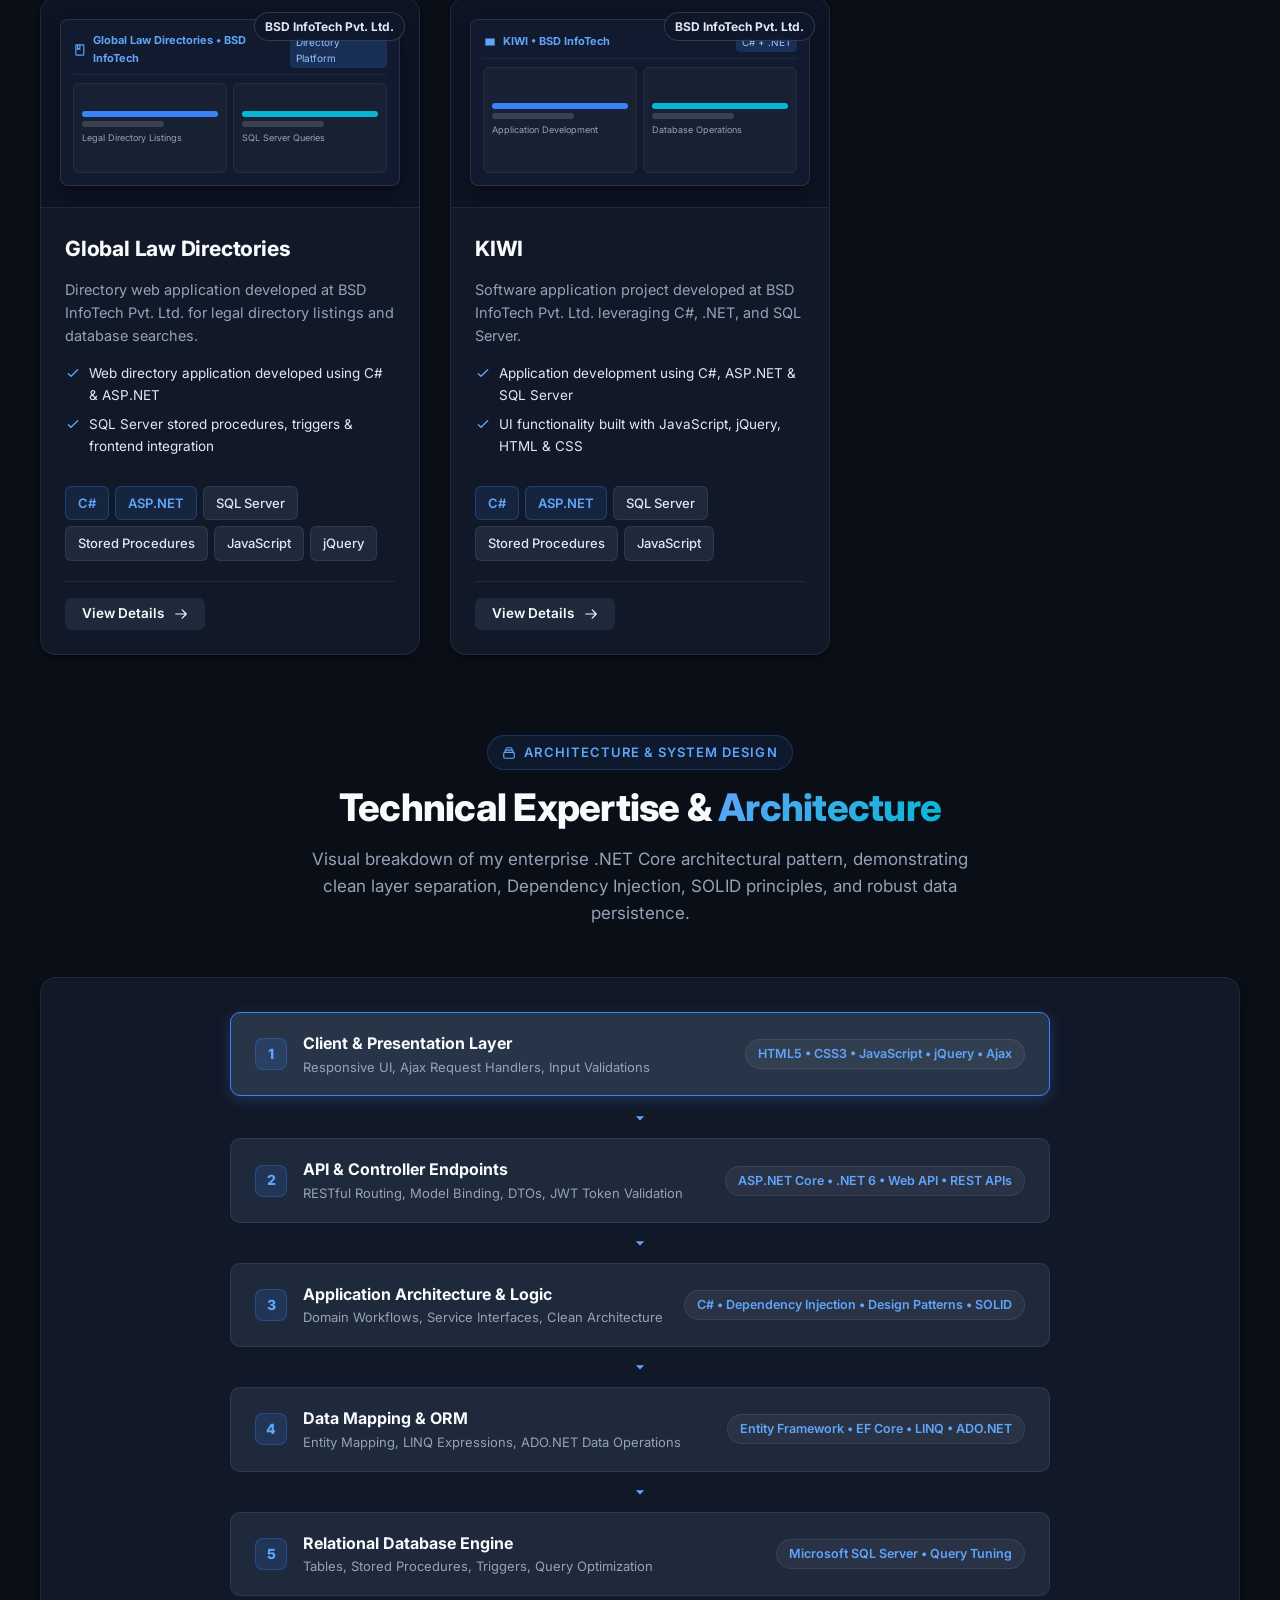
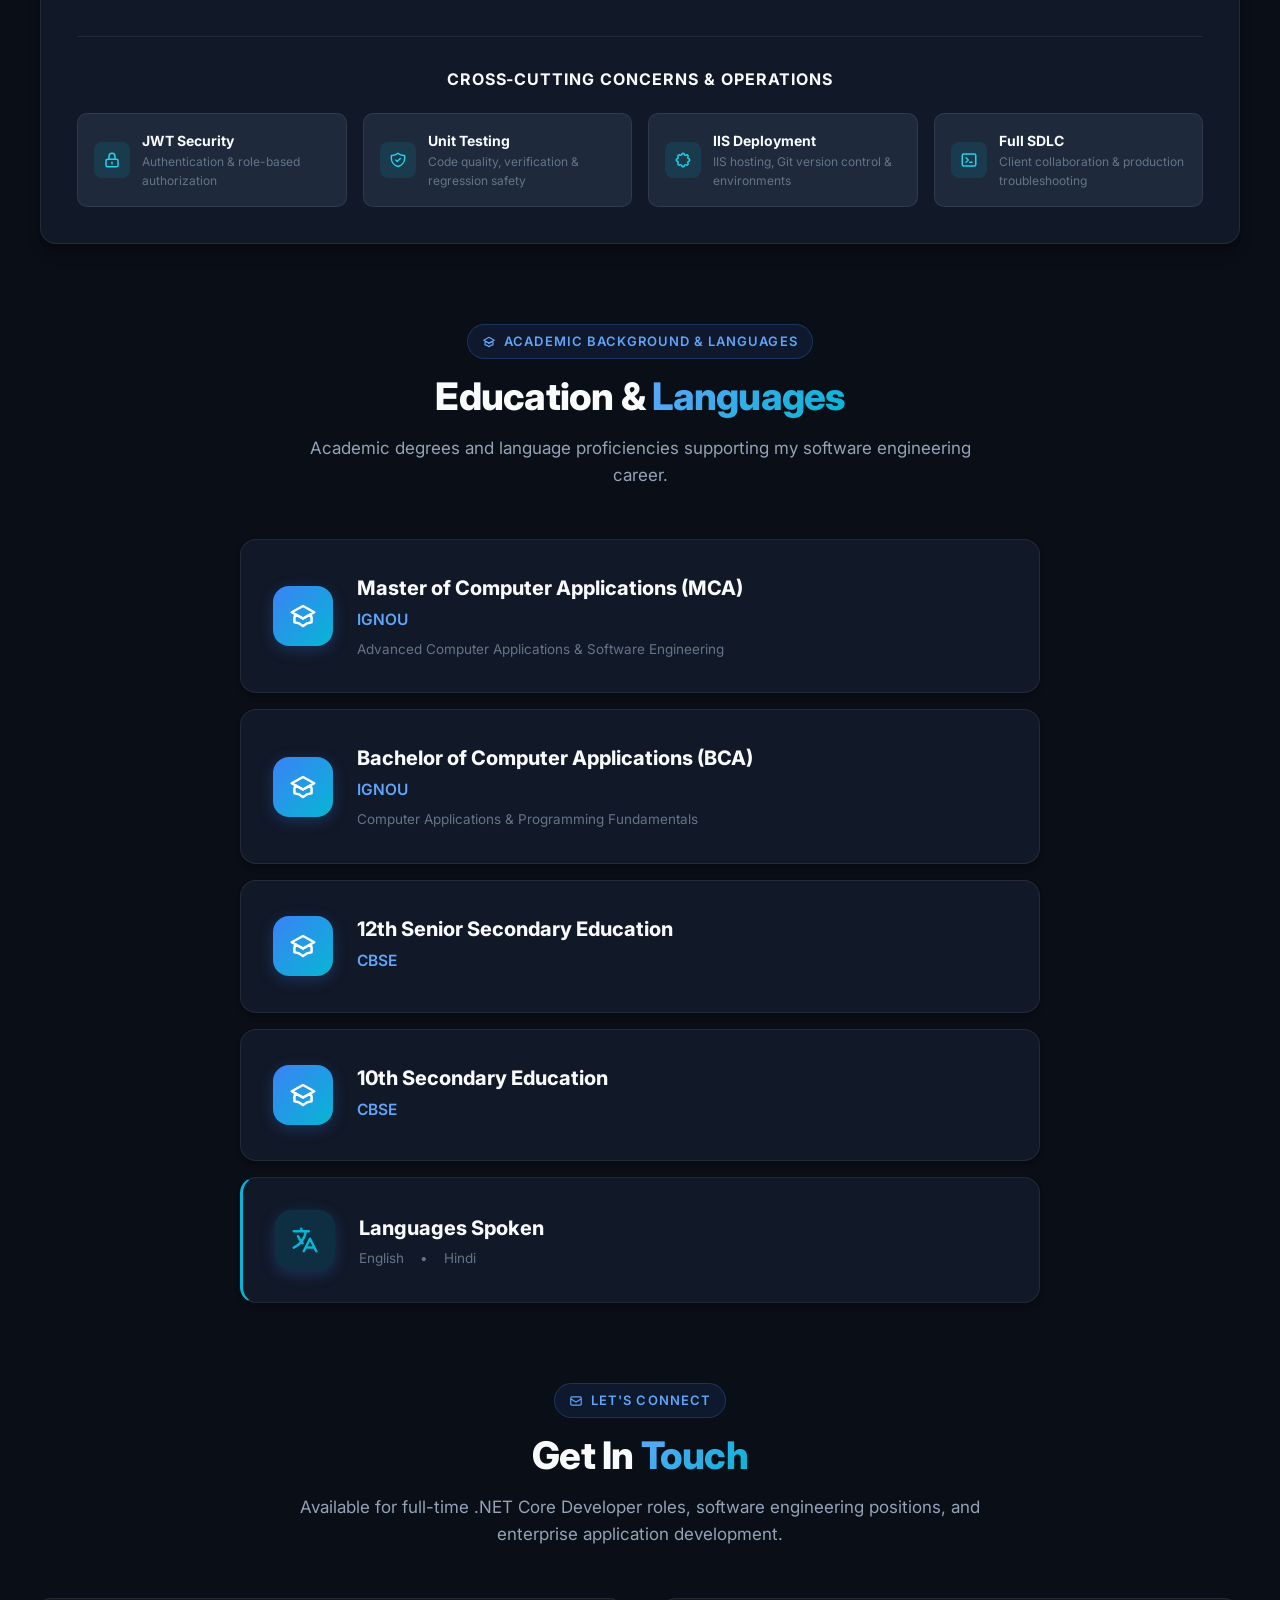
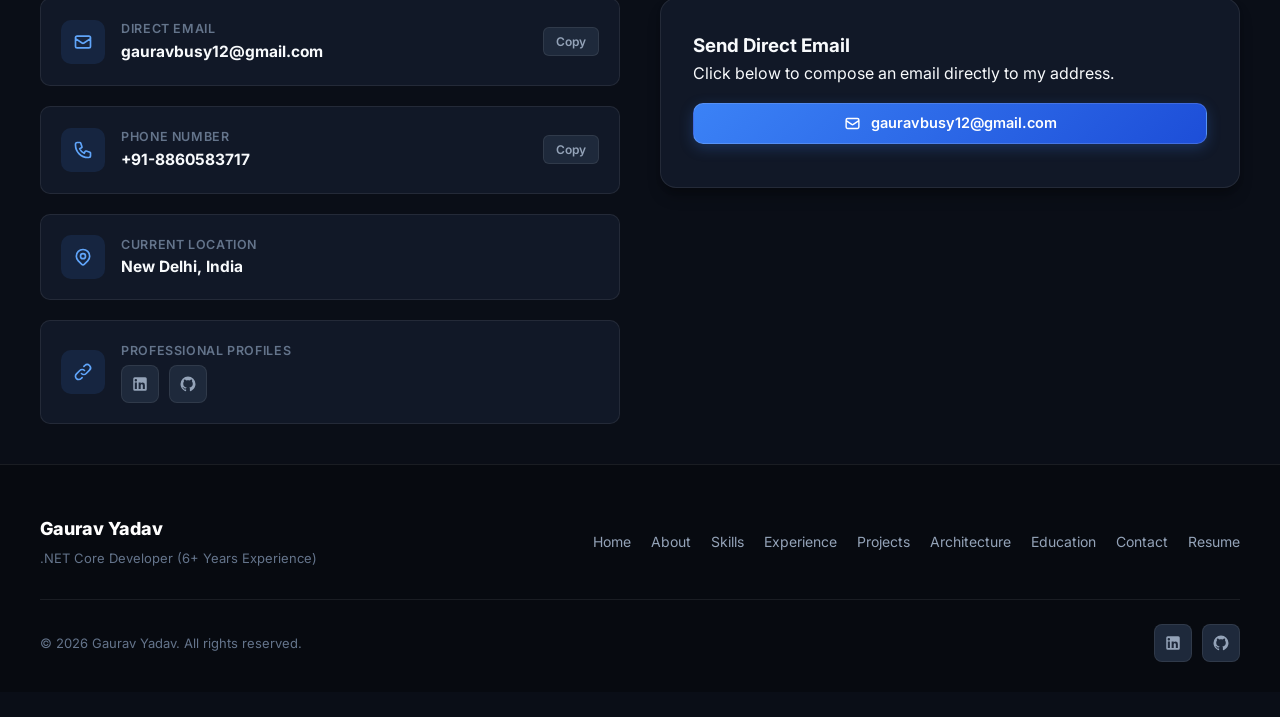
==== commit ee13cef7: "new changes" ====
--- a/index.html
+++ b/index.html
@@ -1,647 +1,1528 @@
 <!DOCTYPE html>
-<html lang="en" data-theme="dark">
+<html lang="en">
 <head>
-  <meta charset="UTF-8">
-  <meta name="viewport" content="width=device-width, initial-scale=1.0">
-  <title>Gaurav Yadav | Senior .NET Core Developer Portfolio</title>
-  
-  <!-- SEO & Social Meta Tags -->
-  <meta name="description" content="Portfolio of Gaurav Yadav, Senior .NET Core Developer with 6+ years of experience building scalable web applications, REST APIs, and enterprise solutions.">
-  <meta name="keywords" content="Gaurav Yadav, Senior .NET Core Developer, ASP.NET Core, C#, Web API, SQL Server, EF Core, REST API, New Delhi India">
-  <meta name="author" content="Gaurav Yadav">
-  
-  <!-- Open Graph / Facebook -->
-  <meta property="og:type" content="website">
-  <meta property="og:title" content="Gaurav Yadav | Senior .NET Core Developer">
-  <meta property="og:description" content="Senior .NET Core Developer building scalable web applications, REST APIs and enterprise solutions.">
-  <meta property="og:url" content="https://github.com/gaurav-dotnetdev/">
-  
-  <!-- Google Fonts -->
-  <link rel="preconnect" href="https://fonts.googleapis.com">
-  <link rel="preconnect" href="https://fonts.gstatic.com" crossorigin>
-  <link href="https://fonts.googleapis.com/css2?family=Fira+Code:wght@400;500;600&family=Inter:wght@300;400;500;600;700&family=Plus+Jakarta+Sans:wght@600;700;800&display=swap" rel="stylesheet">
-  
-  <!-- Stylesheets -->
-  <link rel="stylesheet" href="css/style.css">
-  <link rel="stylesheet" href="css/components.css">
-  <link rel="stylesheet" href="css/animations.css">
-
-  <!-- JSON-LD Structured Data for SEO -->
-  <script type="application/ld+json">
-  {
-    "@context": "https://schema.org",
-    "@type": "Person",
-    "name": "Gaurav Yadav",
-    "jobTitle": "Senior .NET Core Developer",
-    "email": "gauravbusy12@gmail.com",
-    "telephone": "+91-8860583717",
-    "address": {
-      "@type": "PostalAddress",
-      "addressLocality": "New Delhi",
-      "addressCountry": "India"
-    },
-    "knowsAbout": ["C#", ".NET 6", "ASP.NET Core", "ASP.NET Core Web API", "SQL Server", "EF Core", "REST APIs", "JWT Authentication", "SOLID Principles"]
-  }
-  </script>
+    <meta charset="UTF-8" />
+    <meta name="viewport" content="width=device-width, initial-scale=1.0" />
+    <meta http-equiv="X-UA-Compatible" content="IE=edge" />
+
+    <!-- SEO Metadata -->
+    <title>GAURAV YADAV | .NET Core Developer</title>
+    <meta name="description" content="Portfolio of Gaurav Yadav - .NET Core Developer with 6+ years of experience in C#, .NET 6, ASP.NET Core, Web API, and SQL Server." />
+    <meta name="keywords" content="Gaurav Yadav, .NET Core Developer, .NET Developer, Software Engineer, C#, .NET 6, ASP.NET Core, Web API, SQL Server, Entity Framework Core, JWT, LINQ" />
+    <meta name="author" content="Gaurav Yadav" />
+
+    <!-- Open Graph / Social Sharing -->
+    <meta property="og:type" content="website" />
+    <meta property="og:title" content="GAURAV YADAV | .NET Core Developer" />
+    <meta property="og:description" content="Software Engineer / .NET Core Developer with 6+ years of experience building web applications, RESTful APIs, and database solutions." />
+    <meta property="og:url" content="https://gaurav-dotnetdev.github.io" />
+
+    <!-- Google Fonts -->
+    <link rel="preconnect" href="https://fonts.googleapis.com">
+    <link rel="preconnect" href="https://fonts.gstatic.com" crossorigin>
+    <link href="https://fonts.googleapis.com/css2?family=Inter:wght@300;400;500;600;700;800&family=JetBrains+Mono:wght@400;500;600&display=swap" rel="stylesheet">
+
+    <!-- Core Stylesheet -->
+    <link rel="stylesheet" href="css/styles.css" />
 </head>
 <body>
 
-  <!-- ==========================================================================
-       HEADER & NAVIGATION
-       ========================================================================== -->
-  <header class="header">
-    <div class="container nav-container">
-      <a href="#hero" class="logo">
-        <span>Gaurav Yadav</span>
-        <span class="logo-badge">.NET Core</span>
-      </a>
-
-      <nav class="nav-menu" id="nav-menu">
-        <ul class="nav-links">
-          <li><a href="#about" class="nav-link">About</a></li>
-          <li><a href="#skills" class="nav-link">Skills</a></li>
-          <li><a href="#experience" class="nav-link">Experience</a></li>
-          <li><a href="#projects" class="nav-link">Projects</a></li>
-          <li><a href="#architecture" class="nav-link">Architecture</a></li>
-          <li><a href="#education" class="nav-link">Education</a></li>
-          <li><a href="#contact" class="nav-link">Contact</a></li>
-        </ul>
-      </nav>
-
-      <div class="nav-actions">
-        <!-- Dark / Light Theme Toggle -->
-        <button class="theme-toggle" id="theme-toggle" aria-label="Toggle theme">
-          <svg class="icon-moon" width="20" height="20" fill="none" stroke="currentColor" viewBox="0 0 24 24">
-            <path stroke-linecap="round" stroke-linejoin="round" stroke-width="2" d="M20.354 15.354A9 9 0 018.646 3.646 9.003 9.003 0 0012 21a9.003 9.003 0 008.354-5.646z"></path>
-          </svg>
-          <svg class="icon-sun" width="20" height="20" fill="none" stroke="currentColor" viewBox="0 0 24 24">
-            <path stroke-linecap="round" stroke-linejoin="round" stroke-width="2" d="M12 3v1m0 16v1m9-9h-1M4 12H3m15.364 6.364l-.707-.707M6.343 6.343l-.707-.707m12.728 0l-.707.707M6.343 17.657l-.707.707M16 12a4 4 0 11-8 0 4 4 0 018 0z"></path>
-          </svg>
-        </button>
-
-        <!-- Resume Download CTA -->
-        <!-- NOTE: Replace 'assets/docs/Gaurav_Yadav_Resume.pdf' with your actual PDF resume file path -->
-        <a href="assets/docs/Gaurav_Yadav_Resume.pdf" download="Gaurav_Yadav_Resume.pdf" class="btn btn-outline" style="padding: 0.5rem 1rem; font-size: 0.85rem;">
-          <svg width="16" height="16" fill="none" stroke="currentColor" viewBox="0 0 24 24"><path stroke-linecap="round" stroke-linejoin="round" stroke-width="2" d="M12 10v6m0 0l-3-3m3 3l3-3m2 8H7a2 2 0 01-2-2V5a2 2 0 012-2h5.586a1 1 0 01.707.293l5.414 5.414a1 1 0 01.293.707V19a2 2 0 01-2 2z"/></svg>
-          Resume
-        </a>
-
-        <!-- Mobile Nav Hamburger -->
-        <button class="mobile-toggle" id="mobile-toggle" aria-label="Toggle navigation menu">
-          <span></span>
-          <span></span>
-          <span></span>
-        </button>
-      </div>
+    <!-- =========================================================================
+         HEADER / NAVIGATION
+         ========================================================================= -->
+    <header class="site-header" id="site-header">
+        <div class="container nav-container">
+            <a href="#hero" class="brand-logo" aria-label="Gaurav Yadav Portfolio Homepage">
+                <div class="logo-badge">GY</div>
+                <div class="logo-text">
+                    <span class="logo-title" data-cfg="name">Gaurav Yadav</span>
+                    <span class="logo-sub">.NET Core Developer</span>
+                </div>
+            </a>
+
+            <!-- Desktop Navigation Links -->
+            <nav class="nav-menu" aria-label="Main Navigation">
+                <a href="#hero" class="nav-link active">Home</a>
+                <a href="#about" class="nav-link">About</a>
+                <a href="#skills" class="nav-link">Skills</a>
+                <a href="#experience" class="nav-link">Experience</a>
+                <a href="#projects" class="nav-link">Projects</a>
+                <a href="#architecture" class="nav-link">Architecture</a>
+                <a href="#education" class="nav-link">Education</a>
+                <a href="#contact" class="nav-link">Contact</a>
+            </nav>
+
+            <!-- Header Actions & Socials -->
+            <div class="nav-actions">
+                <!-- LinkedIn Link (Desktop/Tablet Header) -->
+                <a href="https://www.linkedin.com/in/gaurav-yadav-783043185/" data-cfg="linkedin-link" target="_blank" rel="noopener noreferrer" class="social-icon-btn header-social-link" aria-label="Gaurav Yadav LinkedIn Profile" title="LinkedIn">
+                    <svg viewBox="0 0 24 24"><path d="M19 3a2 2 0 0 1 2 2v14a2 2 0 0 1-2 2H5a2 2 0 0 1-2-2V5a2 2 0 0 1 2-2h14m-.5 15.5v-5.3a3.26 3.26 0 0 0-3.26-3.26c-.85 0-1.84.52-2.28 1.3v-1.11h-2.79v8.37h2.79v-4.93c0-.77.62-1.4 1.39-1.4a1.4 1.4 0 0 1 1.4 1.4v4.93h2.75M6.46 8.76a1.65 1.65 0 1 0-.02-3.3 1.65 1.65 0 0 0 .02 3.3m1.4 9.74v-8.37H5.06v8.37h2.8z" /></svg>
+                </a>
+
+                <!-- GitHub Link (Desktop/Tablet Header) -->
+                <a href="https://github.com/gaurav-dotnetdev" data-cfg="github-link" target="_blank" rel="noopener noreferrer" class="social-icon-btn header-social-link" aria-label="Gaurav Yadav GitHub Profile" title="GitHub">
+                    <svg viewBox="0 0 24 24"><path d="M12 2A10 10 0 0 0 2 12c0 4.42 2.87 8.17 6.84 9.5.5.08.66-.23.66-.5v-1.69c-2.77.6-3.36-1.34-3.36-1.34-.46-1.16-1.11-1.47-1.11-1.47-.91-.62.07-.6.07-.6 1 .07 1.53 1.03 1.53 1.03.87 1.52 2.34 1.07 2.91.83.1-.65.35-1.09.63-1.34-2.22-.25-4.55-1.11-4.55-4.92 0-1.11.38-2 1.03-2.71-.1-.25-.45-1.29.1-2.64 0 0 .84-.27 2.75 1.02.79-.22 1.65-.33 2.5-.33.85 0 1.71.11 2.5.33 1.91-1.29 2.75-1.02 2.75-1.02.55 1.35.2 2.39.1 2.64.65.71 1.03 1.6 1.03 2.71 0 3.82-2.34 4.66-4.57 4.91.36.31.69.92.69 1.85V21c0 .27.16.59.67.5C19.14 20.16 22 16.42 22 12A10 10 0 0 0 12 2z" /></svg>
+                </a>
+
+                <!-- Resume CTA Button -->
+                <a href="resume.html" data-cfg="resume-view" class="btn btn-primary btn-sm header-resume-btn" title="View / Download Resume">
+                    <svg fill="none" stroke="currentColor" viewBox="0 0 24 24"><path stroke-linecap="round" stroke-linejoin="round" stroke-width="2" d="M12 10v6m0 0l-3-3m3 3l3-3m2 8H7a2 2 0 01-2-2V5a2 2 0 012-2h5.586a1 1 0 01.707.293l5.414 5.414a1 1 0 01.293.707V19a2 2 0 01-2 2z" /></svg>
+                    <span>Resume</span>
+                </a>
+
+                <!-- Theme Toggle -->
+                <button class="theme-toggle-btn" aria-label="Toggle Theme" title="Toggle Theme">
+                    <svg width="18" height="18" fill="none" stroke="currentColor" viewBox="0 0 24 24"><path stroke-linecap="round" stroke-linejoin="round" stroke-width="2" d="M20.354 15.354A9 9 0 018.646 3.646 9.003 9.003 0 0012 21a9.003 9.003 0 008.354-5.646z" /></svg>
+                </button>
+
+                <!-- Mobile Menu Toggle Button -->
+                <button class="mobile-nav-toggle" aria-label="Open Navigation Menu" aria-expanded="false">
+                    <svg fill="none" stroke="currentColor" viewBox="0 0 24 24"><path stroke-linecap="round" stroke-linejoin="round" stroke-width="2" d="M4 6h16M4 12h16M4 18h16" /></svg>
+                </button>
+            </div>
+        </div>
+    </header>
+
+    <!-- Mobile Navigation Drawer -->
+    <div class="mobile-nav-backdrop"></div>
+    <aside class="mobile-nav-drawer" aria-label="Mobile Navigation">
+        <div class="mobile-nav-links">
+            <a href="#hero" class="nav-link">Home</a>
+            <a href="#about" class="nav-link">About</a>
+            <a href="#skills" class="nav-link">Skills</a>
+            <a href="#experience" class="nav-link">Experience</a>
+            <a href="#projects" class="nav-link">Projects</a>
+            <a href="#architecture" class="nav-link">Architecture</a>
+            <a href="#education" class="nav-link">Education</a>
+            <a href="#contact" class="nav-link">Contact</a>
+        </div>
+
+        <div class="mobile-nav-actions">
+            <!-- Contact Me Button -->
+            <a href="#contact" class="btn btn-primary mobile-menu-btn nav-link">
+                <svg fill="none" stroke="currentColor" viewBox="0 0 24 24"><path stroke-linecap="round" stroke-linejoin="round" stroke-width="2" d="M3 8l7.89 5.26a2 2 0 002.22 0L21 8M5 19h14a2 2 0 002-2V7a2 2 0 00-2-2H5a2 2 0 00-2 2v10a2 2 0 002 2z" /></svg>
+                <span>Contact Me</span>
+            </a>
+
+            <!-- LinkedIn Button with Icon & Label -->
+            <a href="https://www.linkedin.com/in/gaurav-yadav-783043185/" data-cfg="linkedin-link" target="_blank" rel="noopener noreferrer" class="btn btn-secondary mobile-menu-btn mobile-social-btn">
+                <svg viewBox="0 0 24 24" width="18" height="18" fill="currentColor"><path d="M19 3a2 2 0 0 1 2 2v14a2 2 0 0 1-2 2H5a2 2 0 0 1-2-2V5a2 2 0 0 1 2-2h14m-.5 15.5v-5.3a3.26 3.26 0 0 0-3.26-3.26c-.85 0-1.84.52-2.28 1.3v-1.11h-2.79v8.37h2.79v-4.93c0-.77.62-1.4 1.39-1.4a1.4 1.4 0 0 1 1.4 1.4v4.93h2.75M6.46 8.76a1.65 1.65 0 1 0-.02-3.3 1.65 1.65 0 0 0 .02 3.3m1.4 9.74v-8.37H5.06v8.37h2.8z" /></svg>
+                <span>LinkedIn</span>
+            </a>
+
+            <!-- GitHub Button with Icon & Label -->
+            <a href="https://github.com/gaurav-dotnetdev" data-cfg="github-link" target="_blank" rel="noopener noreferrer" class="btn btn-secondary mobile-menu-btn mobile-social-btn">
+                <svg viewBox="0 0 24 24" width="18" height="18" fill="currentColor"><path d="M12 2A10 10 0 0 0 2 12c0 4.42 2.87 8.17 6.84 9.5.5.08.66-.23.66-.5v-1.69c-2.77.6-3.36-1.34-3.36-1.34-.46-1.16-1.11-1.47-1.11-1.47-.91-.62.07-.6.07-.6 1 .07 1.53 1.03 1.53 1.03.87 1.52 2.34 1.07 2.91.83.1-.65.35-1.09.63-1.34-2.22-.25-4.55-1.11-4.55-4.92 0-1.11.38-2 1.03-2.71-.1-.25-.45-1.29.1-2.64 0 0 .84-.27 2.75 1.02.79-.22 1.65-.33 2.5-.33.85 0 1.71.11 2.5.33 1.91-1.29 2.75-1.02 2.75-1.02.55 1.35.2 2.39.1 2.64.65.71 1.03 1.6 1.03 2.71 0 3.82-2.34 4.66-4.57 4.91.36.31.69.92.69 1.85V21c0 .27.16.59.67.5C19.14 20.16 22 16.42 22 12A10 10 0 0 0 12 2z" /></svg>
+                <span>GitHub</span>
+            </a>
+        </div>
+    </aside>
+
+    <main>
+        <!-- =========================================================================
+             1. HERO SECTION
+             ========================================================================= -->
+        <section class="section hero-section" id="hero">
+            <div class="hero-glow-bg"></div>
+            <div class="hero-glow-bg-2"></div>
+
+            <div class="container hero-grid">
+                <!-- Hero Text Content -->
+                <div class="hero-content">
+                    <div class="hero-badge-status">
+                        <span class="status-dot"></span>
+                        <span>Available for New Opportunities</span>
+                        <span style="color: var(--border-focus); margin: 0 4px;">|</span>
+                        <span style="color: var(--primary-light);" data-cfg="experienceYears">6+ Years Exp.</span>
+                    </div>
+
+                    <h1 class="hero-title">
+                        Hi, I'm <span data-cfg="name">Gaurav Yadav</span>
+                    </h1>
+
+                    <div class="hero-role">
+                        <span>.NET Core Developer</span>
+                        <span class="exp-tag">6+ Years Professional Experience</span>
+                    </div>
+
+                    <p class="hero-description" data-cfg="tagline">
+                        Software Engineer / .NET Core Developer with 6+ years of experience in designing, developing, maintaining, and deploying web applications and enterprise solutions using C#, .NET 6, ASP.NET Core, Web API, and SQL Server.
+                    </p>
+
+                    <div class="hero-cta-group">
+                        <a href="#projects" class="btn btn-primary">
+                            <svg fill="none" stroke="currentColor" viewBox="0 0 24 24"><path stroke-linecap="round" stroke-linejoin="round" stroke-width="2" d="M19 11H5m14 0a2 2 0 012 2v6a2 2 0 01-2 2H5a2 2 0 01-2-2v-6a2 2 0 012-2m14 0V9a2 2 0 00-2-2M5 11V9a2 2 0 012-2m0 0V5a2 2 0 012-2h6a2 2 0 012 2v2M7 7h10" /></svg>
+                            <span>View Projects</span>
+                        </a>
+
+                        <a href="resume.html" data-cfg="resume-view" class="btn btn-secondary">
+                            <svg fill="none" stroke="currentColor" viewBox="0 0 24 24"><path stroke-linecap="round" stroke-linejoin="round" stroke-width="2" d="M12 10v6m0 0l-3-3m3 3l3-3m2 8H7a2 2 0 01-2-2V5a2 2 0 012-2h5.586a1 1 0 01.707.293l5.414 5.414a1 1 0 01.293.707V19a2 2 0 01-2 2z" /></svg>
+                            <span>Download Resume</span>
+                        </a>
+
+                        <a href="#contact" class="btn btn-outline">
+                            <span>Contact Me</span>
+                        </a>
+                    </div>
+
+                    <!-- Social Links in Hero -->
+                    <div class="hero-social-strip">
+                        <span class="hero-social-label">Connect:</span>
+                        <div class="hero-social-links">
+                            <a href="https://www.linkedin.com/in/gaurav-yadav-783043185/" data-cfg="linkedin-link" target="_blank" rel="noopener noreferrer" class="social-icon-btn" aria-label="LinkedIn Profile">
+                                <svg viewBox="0 0 24 24"><path d="M19 3a2 2 0 0 1 2 2v14a2 2 0 0 1-2 2H5a2 2 0 0 1-2-2V5a2 2 0 0 1 2-2h14m-.5 15.5v-5.3a3.26 3.26 0 0 0-3.26-3.26c-.85 0-1.84.52-2.28 1.3v-1.11h-2.79v8.37h2.79v-4.93c0-.77.62-1.4 1.39-1.4a1.4 1.4 0 0 1 1.4 1.4v4.93h2.75M6.46 8.76a1.65 1.65 0 1 0-.02-3.3 1.65 1.65 0 0 0 .02 3.3m1.4 9.74v-8.37H5.06v8.37h2.8z" /></svg>
+                            </a>
+                            <a href="https://github.com/gaurav-dotnetdev" data-cfg="github-link" target="_blank" rel="noopener noreferrer" class="social-icon-btn" aria-label="GitHub Profile">
+                                <svg viewBox="0 0 24 24"><path d="M12 2A10 10 0 0 0 2 12c0 4.42 2.87 8.17 6.84 9.5.5.08.66-.23.66-.5v-1.69c-2.77.6-3.36-1.34-3.36-1.34-.46-1.16-1.11-1.47-1.11-1.47-.91-.62.07-.6.07-.6 1 .07 1.53 1.03 1.53 1.03.87 1.52 2.34 1.07 2.91.83.1-.65.35-1.09.63-1.34-2.22-.25-4.55-1.11-4.55-4.92 0-1.11.38-2 1.03-2.71-.1-.25-.45-1.29.1-2.64 0 0 .84-.27 2.75 1.02.79-.22 1.65-.33 2.5-.33.85 0 1.71.11 2.5.33 1.91-1.29 2.75-1.02 2.75-1.02.55 1.35.2 2.39.1 2.64.65.71 1.03 1.6 1.03 2.71 0 3.82-2.34 4.66-4.57 4.91.36.31.69.92.69 1.85V21c0 .27.16.59.67.5C19.14 20.16 22 16.42 22 12A10 10 0 0 0 12 2z" /></svg>
+                            </a>
+                        </div>
+                    </div>
+
+                    <!-- Hero Tech Strip -->
+                    <div class="hero-tech-strip">
+                        <div class="tech-strip-title">Core Technology Stack</div>
+                        <div class="tech-pills-list">
+                            <span class="tech-pill">C#</span>
+                            <span class="tech-pill">.NET 6</span>
+                            <span class="tech-pill">ASP.NET Core</span>
+                            <span class="tech-pill">ASP.NET Core Web API</span>
+                            <span class="tech-pill">RESTful APIs</span>
+                            <span class="tech-pill">Entity Framework Core</span>
+                            <span class="tech-pill">SQL Server</span>
+                            <span class="tech-pill">JWT Security</span>
+                            <span class="tech-pill">Dependency Injection</span>
+                        </div>
+                    </div>
+                </div>
+
+                <!-- Hero Visual (Interactive C# Controller Card) -->
+                <div class="hero-visual">
+                    <div class="code-window-card">
+                        <div class="window-header">
+                            <div class="window-dots">
+                                <span class="dot dot-red"></span>
+                                <span class="dot dot-yellow"></span>
+                                <span class="dot dot-green"></span>
+                            </div>
+                            <div class="window-title">ServiceBookingController.cs</div>
+                            <div class="window-badge">.NET 6 / C#</div>
+                        </div>
+                        <pre class="code-body"><code><span class="code-attr">[ApiController]</span>
+<span class="code-attr">[Route(<span class="code-string">"api/v1/[controller]"</span>)]</span>
+<span class="code-attr">[Authorize]</span>
+<span class="code-keyword">public class</span> <span class="code-type">ServiceBookingController</span> : <span class="code-type">ControllerBase</span>
+{
+    <span class="code-keyword">private readonly</span> <span class="code-type">IBookingService</span> <span class="code-variable">_bookingService</span>;
+    <span class="code-keyword">private readonly</span> <span class="code-type">ILogger&lt;ServiceBookingController&gt;</span> <span class="code-variable">_logger</span>;
+
+    <span class="code-keyword">public</span> <span class="code-method">ServiceBookingController</span>(
+        <span class="code-type">IBookingService</span> bookingService,
+        <span class="code-type">ILogger&lt;ServiceBookingController&gt;</span> logger)
+    {
+        <span class="code-variable">_bookingService</span> = bookingService;
+        <span class="code-variable">_logger</span> = logger;
+    }
+
+    <span class="code-attr">[HttpPost(<span class="code-string">"create-booking"</span>)]</span>
+    <span class="code-keyword">public async</span> <span class="code-type">Task&lt;IActionResult&gt;</span> <span class="code-method">CreateBooking</span>(
+        [<span class="code-attr">FromBody</span>] <span class="code-type">ServiceBookingDto</span> request)
+    {
+        <span class="code-keyword">var</span> result = <span class="code-keyword">await</span> <span class="code-variable">_bookingService</span>
+            .<span class="code-method">ProcessBookingAsync</span>(request);
+        <span class="code-keyword">return</span> <span class="code-method">Ok</span>(result);
+    }
+}</code></pre>
+                        <div class="window-footer">
+                            <div class="footer-stat">
+                                <span>Architecture:</span>
+                                <span class="stat-val">Clean / Dependency Injection</span>
+                            </div>
+                            <div class="footer-stat">
+                                <span>Status:</span>
+                                <span class="stat-val">200 OK</span>
+                            </div>
+                        </div>
+                    </div>
+                </div>
+            </div>
+        </section>
+
+        <!-- =========================================================================
+             2. ABOUT ME SECTION
+             ========================================================================= -->
+        <section class="section" id="about">
+            <div class="container">
+                <div class="section-header-center">
+                    <div class="section-tag">
+                        <svg fill="none" stroke="currentColor" viewBox="0 0 24 24"><path stroke-linecap="round" stroke-linejoin="round" stroke-width="2" d="M16 7a4 4 0 11-8 0 4 4 0 018 0zM12 14a7 7 0 00-7 7h14a7 7 0 00-7-7z" /></svg>
+                        <span>Background &amp; Profile</span>
+                    </div>
+                    <h2 class="section-title">About <span>Me</span></h2>
+                    <p class="section-desc">
+                        .NET Core Developer with 6+ years of professional software engineering experience across full-lifecycle web applications, RESTful APIs, and database architectures.
+                    </p>
+                </div>
+
+                <div class="about-grid">
+                    <!-- Text Bio -->
+                    <div class="about-text-content">
+                        <p>
+                            I am a <strong>Software Engineer / .NET Core Developer</strong> with <strong>6+ years of professional software development experience</strong>. Throughout my career, I have specialized in designing, developing, maintaining, and deploying web applications and enterprise solutions.
+                        </p>
+                        <p>
+                            My core technical foundation is built on <strong>C#, .NET 6, ASP.NET Core, ASP.NET, Web API, RESTful APIs</strong>, and <strong>Microsoft SQL Server</strong>. I have strong hands-on experience working across the full SDLC, engineering clean architectures utilizing <strong>Dependency Injection, Design Patterns, SOLID Principles</strong>, and ORMs including <strong>Entity Framework / EF Core</strong>, <strong>LINQ</strong>, and <strong>ADO.NET</strong>.
+                        </p>
+                        <p>
+                            My professional experience covers implementing secure <strong>JWT authentication and authorization</strong>, authoring optimized <strong>SQL Server stored procedures and triggers</strong>, writing <strong>unit tests</strong>, building interactive UIs with <strong>JavaScript, jQuery, Ajax, HTML5, and CSS3</strong>, managing source control with <strong>Git</strong>, and deploying applications on <strong>IIS</strong>.
+                        </p>
+
+                        <div class="about-highlights-grid">
+                            <div class="about-card">
+                                <div class="about-card-icon">
+                                    <svg fill="none" stroke="currentColor" viewBox="0 0 24 24"><path stroke-linecap="round" stroke-linejoin="round" stroke-width="2" d="M10 20l4-16m4 4l4 4-4 4M6 16l-4-4 4-4" /></svg>
+                                </div>
+                                <div class="about-card-title">Enterprise .NET &amp; APIs</div>
+                                <div class="about-card-desc">C#, .NET 6, ASP.NET Core, Web API, RESTful APIs, JWT security.</div>
+                            </div>
+
+                            <div class="about-card">
+                                <div class="about-card-icon">
+                                    <svg fill="none" stroke="currentColor" viewBox="0 0 24 24"><path stroke-linecap="round" stroke-linejoin="round" stroke-width="2" d="M4 7v10c0 2.21 3.582 4 8 4s8-1.79 8-4V7M4 7c0 2.21 3.582 4 8 4s8-1.79 8-4M4 7c0-2.21 3.582-4 8-4s-8 1.79-8-4m0 5c0 2.21-3.582 4-8 4s-8-1.79-8-4" /></svg>
+                                </div>
+                                <div class="about-card-title">Database &amp; Data Access</div>
+                                <div class="about-card-desc">Microsoft SQL Server, EF Core, Entity Framework, LINQ, Stored Procedures, Triggers.</div>
+                            </div>
+
+                            <div class="about-card">
+                                <div class="about-card-icon">
+                                    <svg fill="none" stroke="currentColor" viewBox="0 0 24 24"><path stroke-linecap="round" stroke-linejoin="round" stroke-width="2" d="M13 10V3L4 14h7v7l9-11h-7z" /></svg>
+                                </div>
+                                <div class="about-card-title">Architecture &amp; Quality</div>
+                                <div class="about-card-desc">Dependency Injection, Design Patterns, SOLID Principles, Unit Testing.</div>
+                            </div>
+
+                            <div class="about-card">
+                                <div class="about-card-icon">
+                                    <svg fill="none" stroke="currentColor" viewBox="0 0 24 24"><path stroke-linecap="round" stroke-linejoin="round" stroke-width="2" d="M9 12l2 2 4-4m5.618-4.016A11.955 11.955 0 0112 2.944a11.955 11.955 0 01-8.618 3.04A12.02 12.02 0 003 9c0 5.591 3.824 10.29 9 11.622 5.176-1.332 9-6.03 9-11.622 0-1.042-.133-2.052-.382-3.016z" /></svg>
+                                </div>
+                                <div class="about-card-title">SDLC &amp; Deployment</div>
+                                <div class="about-card-desc">Git, Visual Studio, IIS, Production Deployments, Full SDLC, Client Collaboration.</div>
+                            </div>
+                        </div>
+                    </div>
+
+                    <!-- Quick Metrics & Experience Stats -->
+                    <div class="about-stats-panel">
+                        <div class="stat-box">
+                            <div class="stat-number">6+</div>
+                            <div class="stat-label">Years Professional Experience</div>
+                        </div>
+                        <div class="stat-box">
+                            <div class="stat-number">7+</div>
+                            <div class="stat-label">Featured Enterprise Projects</div>
+                        </div>
+                        <div class="stat-box">
+                            <div class="stat-number">3</div>
+                            <div class="stat-label">Software Engineering Roles</div>
+                        </div>
+                        <div class="stat-box">
+                            <div class="stat-number">100%</div>
+                            <div class="stat-label">Full SDLC &amp; Production Support</div>
+                        </div>
+                    </div>
+                </div>
+            </div>
+        </section>
+
+        <!-- =========================================================================
+             3. TECHNICAL SKILLS SECTION
+             ========================================================================= -->
+        <section class="section" id="skills">
+            <div class="container">
+                <div class="section-header-center">
+                    <div class="section-tag">
+                        <svg fill="none" stroke="currentColor" viewBox="0 0 24 24"><path stroke-linecap="round" stroke-linejoin="round" stroke-width="2" d="M9 3v2m6-2v2M9 19v2m6-2v2M5 9H3m2 6H3m18-6h-2m2 6h-2M7 19h10a2 2 0 002-2V7a2 2 0 00-2-2H7a2 2 0 00-2 2v10a2 2 0 002 2zM9 9h6v6H9V9z" /></svg>
+                        <span>Technical Capabilities</span>
+                    </div>
+                    <h2 class="section-title">Technical <span>Skills</span></h2>
+                    <p class="section-desc">
+                        Organized breakdown of skills and tools backed by over 6 years of verified hands-on production experience.
+                    </p>
+                </div>
+
+                <div class="skills-container-grid">
+                    <!-- 1. Backend -->
+                    <div class="skill-box-card">
+                        <div class="skill-box-header">
+                            <div class="skill-category-icon backend">
+                                <svg fill="none" stroke="currentColor" viewBox="0 0 24 24"><path stroke-linecap="round" stroke-linejoin="round" stroke-width="2" d="M5 12h14M5 12a2 2 0 01-2-2V6a2 2 0 012-2h14a2 2 0 012 2v4a2 2 0 01-2 2M5 12a2 2 0 00-2 2v4a2 2 0 002 2h14a2 2 0 002-2v-4a2 2 0 00-2-2m-2-4h.01M17 16h.01" /></svg>
+                            </div>
+                            <div>
+                                <div class="skill-box-name">Backend &amp; Frameworks</div>
+                                <div class="skill-box-sub">.NET &amp; C# Core Technologies</div>
+                            </div>
+                        </div>
+                        <div class="skill-tags-wrapper">
+                            <span class="skill-badge primary-skill">C#</span>
+                            <span class="skill-badge primary-skill">.NET 6</span>
+                            <span class="skill-badge primary-skill">ASP.NET Core</span>
+                            <span class="skill-badge">ASP.NET</span>
+                            <span class="skill-badge primary-skill">ASP.NET Core Web API</span>
+                            <span class="skill-badge">RESTful APIs</span>
+                            <span class="skill-badge">Dependency Injection</span>
+                            <span class="skill-badge">Design Patterns</span>
+                            <span class="skill-badge">SOLID Principles</span>
+                            <span class="skill-badge">JWT</span>
+                        </div>
+                    </div>
+
+                    <!-- 2. Database -->
+                    <div class="skill-box-card">
+                        <div class="skill-box-header">
+                            <div class="skill-category-icon database">
+                                <svg fill="none" stroke="currentColor" viewBox="0 0 24 24"><path stroke-linecap="round" stroke-linejoin="round" stroke-width="2" d="M4 7v10c0 2.21 3.582 4 8 4s8-1.79 8-4V7M4 7c0 2.21 3.582 4 8 4s8-1.79 8-4M4 7c0-2.21 3.582-4 8-4s8 1.79 8 4m0 5c0 2.21-3.582 4-8 4s-8-1.79-8-4" /></svg>
+                            </div>
+                            <div>
+                                <div class="skill-box-name">Database &amp; Data Access</div>
+                                <div class="skill-box-sub">Relational Databases &amp; ORM</div>
+                            </div>
+                        </div>
+                        <div class="skill-tags-wrapper">
+                            <span class="skill-badge primary-skill">Microsoft SQL Server</span>
+                            <span class="skill-badge primary-skill">EF Core</span>
+                            <span class="skill-badge">Entity Framework</span>
+                            <span class="skill-badge">LINQ</span>
+                            <span class="skill-badge">ADO.NET</span>
+                            <span class="skill-badge">Stored Procedures</span>
+                            <span class="skill-badge">Triggers</span>
+                        </div>
+                    </div>
+
+                    <!-- 3. Frontend -->
+                    <div class="skill-box-card">
+                        <div class="skill-box-header">
+                            <div class="skill-category-icon frontend">
+                                <svg fill="none" stroke="currentColor" viewBox="0 0 24 24"><path stroke-linecap="round" stroke-linejoin="round" stroke-width="2" d="M9.75 17L9 20l-1 1h8l-1-1-.75-3M3 13h18M5 17h14a2 2 0 002-2V5a2 2 0 00-2-2H5a2 2 0 00-2 2v10a2 2 0 002 2z" /></svg>
+                            </div>
+                            <div>
+                                <div class="skill-box-name">Frontend Technologies</div>
+                                <div class="skill-box-sub">Responsive Web Interfaces</div>
+                            </div>
+                        </div>
+                        <div class="skill-tags-wrapper">
+                            <span class="skill-badge primary-skill">HTML5</span>
+                            <span class="skill-badge primary-skill">CSS3</span>
+                            <span class="skill-badge primary-skill">JavaScript</span>
+                            <span class="skill-badge">jQuery</span>
+                            <span class="skill-badge">Ajax</span>
+                        </div>
+                    </div>
+
+                    <!-- 4. Tools & Deployment -->
+                    <div class="skill-box-card">
+                        <div class="skill-box-header">
+                            <div class="skill-category-icon tools">
+                                <svg fill="none" stroke="currentColor" viewBox="0 0 24 24"><path stroke-linecap="round" stroke-linejoin="round" stroke-width="2" d="M10.325 4.317c.426-1.756 2.924-1.756 3.35 0a1.724 1.724 0 002.573 1.066c1.543-.94 3.31.826 2.37 2.37a1.724 1.724 0 001.065 2.572c1.756.426 1.756 2.924 0 3.35a1.724 1.724 0 00-1.066 2.573c.94 1.543-.826 3.31-2.37 2.37a1.724 1.724 0 00-2.572 1.065c-.426 1.756-2.924 1.756-3.35 0a1.724 1.724 0 00-2.573-1.066c-1.543.94-3.31-.826-2.37-2.37a1.724 1.724 0 00-1.065-2.572c-1.756-.426-1.756-2.924 0-3.35a1.724 1.724 0 001.066-2.573c-.94-1.543.826-3.31 2.37-2.37.996.608 2.296.07 2.572-1.065z" /></svg>
+                            </div>
+                            <div>
+                                <div class="skill-box-name">Tools &amp; Deployment</div>
+                                <div class="skill-box-sub">IDE, Version Control &amp; Hosting</div>
+                            </div>
+                        </div>
+                        <div class="skill-tags-wrapper">
+                            <span class="skill-badge primary-skill">Git</span>
+                            <span class="skill-badge primary-skill">Visual Studio</span>
+                            <span class="skill-badge">IIS</span>
+                            <span class="skill-badge">Production Deployment</span>
+                        </div>
+                    </div>
+
+                    <!-- 5. Testing & Quality -->
+                    <div class="skill-box-card">
+                        <div class="skill-box-header">
+                            <div class="skill-category-icon integration">
+                                <svg fill="none" stroke="currentColor" viewBox="0 0 24 24"><path stroke-linecap="round" stroke-linejoin="round" stroke-width="2" d="M9 12l2 2 4-4m5.618-4.016A11.955 11.955 0 0112 2.944a11.955 11.955 0 01-8.618 3.04A12.02 12.02 0 003 9c0 5.591 3.824 10.29 9 11.622 5.176-1.332 9-6.03 9-11.622 0-1.042-.133-2.052-.382-3.016z" /></svg>
+                            </div>
+                            <div>
+                                <div class="skill-box-name">Testing &amp; Quality</div>
+                                <div class="skill-box-sub">Testing &amp; Maintenance</div>
+                            </div>
+                        </div>
+                        <div class="skill-tags-wrapper">
+                            <span class="skill-badge primary-skill">Unit Testing</span>
+                            <span class="skill-badge">Authentication &amp; Authorization</span>
+                            <span class="skill-badge">Production Troubleshooting</span>
+                            <span class="skill-badge">Full SDLC</span>
+                        </div>
+                    </div>
+                </div>
+            </div>
+        </section>
+
+        <!-- =========================================================================
+             4. PROFESSIONAL EXPERIENCE SECTION
+             ========================================================================= -->
+        <section class="section" id="experience">
+            <div class="container">
+                <div class="section-header-center">
+                    <div class="section-tag">
+                        <svg fill="none" stroke="currentColor" viewBox="0 0 24 24"><path stroke-linecap="round" stroke-linejoin="round" stroke-width="2" d="M21 13.255A23.931 23.931 0 0112 15c-3.183 0-6.22-.62-9-1.745M16 6V4a2 2 0 00-2-2h-4a2 2 0 00-2 2v2m4 6h.01M5 20h14a2 2 0 002-2V8a2 2 0 00-2-2H5a2 2 0 00-2 2v10a2 2 0 002 2z" /></svg>
+                        <span>Career Path</span>
+                    </div>
+                    <h2 class="section-title">Professional <span>Experience</span></h2>
+                    <p class="section-desc">
+                        A proven track record of engineering scalable enterprise web applications, high-performance APIs, and robust database solutions across software organizations.
+                    </p>
+                </div>
+
+                <div class="experience-timeline">
+                    <!-- Experience 1: Teraclab Pvt. Ltd. -->
+                    <div class="timeline-item">
+                        <div class="timeline-marker"></div>
+                        <div class="timeline-card">
+                            <div class="timeline-header">
+                                <div class="timeline-role-info">
+                                    <h3>Software Engineer (.NET Core)</h3>
+                                    <div class="timeline-company">
+                                        <span>Teraclab Pvt. Ltd.</span> &bull; <span>New Delhi, India</span>
+                                    </div>
+                                </div>
+                                <div class="timeline-date-chip current">
+                                    <span class="status-dot"></span>
+                                    <span>Nov 2022 &ndash; Present</span>
+                                </div>
+                            </div>
+
+                            <ul class="timeline-bullets">
+                                <li>Develop and maintain web applications and enterprise solutions using <strong>C#, .NET 6, ASP.NET Core, Web API, Entity Framework/EF Core, LINQ</strong>, and <strong>SQL Server</strong>.</li>
+                                <li>Develop REST APIs for business modules including service booking and payment functionality.</li>
+                                <li>Implement authentication and authorization using <strong>JWT</strong>.</li>
+                                <li>Implement <strong>Dependency Injection</strong> and maintain clean application architecture.</li>
+                                <li>Develop and optimize <strong>SQL Server stored procedures</strong> and database queries.</li>
+                                <li>Build responsive user interfaces using <strong>JavaScript, jQuery, Ajax, HTML</strong>, and <strong>CSS</strong>.</li>
+                                <li>Apply <strong>Design Patterns</strong> and write <strong>Unit Tests</strong>.</li>
+                                <li>Use <strong>Git</strong> for source control and <strong>IIS</strong> for production deployment.</li>
+                                <li>Collaborate with clients and team members to understand requirements and resolve production issues.</li>
+                                <li>Work across the complete software development life cycle.</li>
+                            </ul>
+
+                            <div class="timeline-tech-tags">
+                                <span class="tech-pill">C#</span>
+                                <span class="tech-pill">.NET 6</span>
+                                <span class="tech-pill">ASP.NET Core</span>
+                                <span class="tech-pill">Web API</span>
+                                <span class="tech-pill">EF Core</span>
+                                <span class="tech-pill">LINQ</span>
+                                <span class="tech-pill">SQL Server</span>
+                                <span class="tech-pill">JWT</span>
+                                <span class="tech-pill">Git</span>
+                                <span class="tech-pill">IIS</span>
+                            </div>
+                        </div>
+                    </div>
+
+                    <!-- Experience 2: TechReflects Pvt. Ltd. -->
+                    <div class="timeline-item">
+                        <div class="timeline-marker"></div>
+                        <div class="timeline-card">
+                            <div class="timeline-header">
+                                <div class="timeline-role-info">
+                                    <h3>.NET Developer</h3>
+                                    <div class="timeline-company">
+                                        <span>TechReflects Pvt. Ltd.</span> &bull; <span>New Delhi, India</span>
+                                    </div>
+                                </div>
+                                <div class="timeline-date-chip">
+                                    <span>Jan 2022 &ndash; Oct 2022</span>
+                                </div>
+                            </div>
+
+                            <ul class="timeline-bullets">
+                                <li>Developed applications using <strong>ASP.NET Core, C#, Web API, Entity Framework, LINQ</strong> and <strong>SQL Server</strong>.</li>
+                                <li>Developed UI functionality using <strong>JavaScript, jQuery, Ajax, HTML</strong> and <strong>CSS</strong>.</li>
+                                <li>Worked with <strong>Stored Procedures</strong> and optimized database queries.</li>
+                                <li>Participated in code reviews and troubleshot application issues.</li>
+                                <li>Performed testing and performance tuning.</li>
+                                <li>Collaborated with cross-functional teams.</li>
+                            </ul>
+
+                            <div class="timeline-tech-tags">
+                                <span class="tech-pill">C#</span>
+                                <span class="tech-pill">ASP.NET Core</span>
+                                <span class="tech-pill">Web API</span>
+                                <span class="tech-pill">Entity Framework</span>
+                                <span class="tech-pill">LINQ</span>
+                                <span class="tech-pill">SQL Server</span>
+                                <span class="tech-pill">Stored Procedures</span>
+                                <span class="tech-pill">JavaScript</span>
+                                <span class="tech-pill">jQuery</span>
+                                <span class="tech-pill">Ajax</span>
+                            </div>
+                        </div>
+                    </div>
+
+                    <!-- Experience 3: BSD InfoTech Pvt. Ltd. -->
+                    <div class="timeline-item">
+                        <div class="timeline-marker"></div>
+                        <div class="timeline-card">
+                            <div class="timeline-header">
+                                <div class="timeline-role-info">
+                                    <h3>.NET Developer</h3>
+                                    <div class="timeline-company">
+                                        <span>BSD InfoTech Pvt. Ltd.</span> &bull; <span>New Delhi, India</span>
+                                    </div>
+                                </div>
+                                <div class="timeline-date-chip">
+                                    <span>Oct 2019 &ndash; Dec 2021</span>
+                                </div>
+                            </div>
+
+                            <ul class="timeline-bullets">
+                                <li>Developed web and desktop applications using <strong>C#, ASP.NET/.NET</strong> and <strong>SQL Server</strong>.</li>
+                                <li>Worked with <strong>JavaScript, jQuery, HTML</strong> and <strong>CSS</strong>.</li>
+                                <li>Developed and maintained <strong>Stored Procedures</strong> and <strong>Triggers</strong>.</li>
+                                <li>Worked on application enhancements and issue resolution.</li>
+                                <li>Communicated with clients regarding application requirements and issues.</li>
+                                <li>Provided production support across the complete software development life cycle.</li>
+                            </ul>
+
+                            <div class="timeline-tech-tags">
+                                <span class="tech-pill">C#</span>
+                                <span class="tech-pill">ASP.NET</span>
+                                <span class="tech-pill">.NET</span>
+                                <span class="tech-pill">SQL Server</span>
+                                <span class="tech-pill">Stored Procedures</span>
+                                <span class="tech-pill">Triggers</span>
+                                <span class="tech-pill">JavaScript</span>
+                                <span class="tech-pill">jQuery</span>
+                                <span class="tech-pill">HTML/CSS</span>
+                            </div>
+                        </div>
+                    </div>
+                </div>
+            </div>
+        </section>
+
+        <!-- =========================================================================
+             5. FEATURED PROJECTS SECTION
+             ========================================================================= -->
+        <section class="section" id="projects">
+            <div class="container">
+                <div class="section-header-center">
+                    <div class="section-tag">
+                        <svg fill="none" stroke="currentColor" viewBox="0 0 24 24"><path stroke-linecap="round" stroke-linejoin="round" stroke-width="2" d="M19 11H5m14 0a2 2 0 012 2v6a2 2 0 01-2 2H5a2 2 0 01-2-2v-6a2 2 0 012-2m14 0V9a2 2 0 00-2-2M5 11V9a2 2 0 012-2m0 0V5a2 2 0 012-2h6a2 2 0 012 2v2M7 7h10" /></svg>
+                        <span>Verified Portfolio</span>
+                    </div>
+                    <h2 class="section-title">Featured <span>Projects</span></h2>
+                    <p class="section-desc">
+                        Production-grade platforms and enterprise systems engineered with .NET technologies, showcasing REST APIs, database optimizations, and business logic implementation.
+                    </p>
+                </div>
+
+                <!-- Filter Buttons -->
+                <div class="project-filters">
+                    <button class="filter-btn active" data-filter="all">All Projects (7)</button>
+                    <button class="filter-btn" data-filter="Automotive">Automotive</button>
+                    <button class="filter-btn" data-filter="Education">Education</button>
+                    <button class="filter-btn" data-filter="E-Commerce">E-Commerce</button>
+                    <button class="filter-btn" data-filter="Enterprise & Web Applications">Enterprise &amp; Web Applications</button>
+                </div>
+
+                <!-- Projects Grid -->
+                <div class="projects-grid">
+
+                    <!-- PROJECT 1: CARVAIDYA (PRIMARY PROMINENT) -->
+                    <article class="project-card featured-primary" data-category="Automotive">
+                        <div class="project-preview">
+                            <div class="mockup-ui-canvas">
+                                <div class="mockup-ui-top">
+                                    <div class="mockup-ui-title">
+                                        <svg width="14" height="14" fill="currentColor" viewBox="0 0 24 24"><path d="M18.92 6.01C18.72 5.42 18.16 5 17.5 5h-11c-.66 0-1.21.42-1.42 1.01L3 12v8c0 .55.45 1 1 1h1c.55 0 1-.45 1-1v-1h12v1c0 .55.45 1 1 1h1c.55 0 1-.45 1-1v-8l-2.08-5.99zM6.85 7h10.29l1.04 3H5.81l1.04-3zM19 17H5v-4.66l.12-.34h13.77l.11.34V17z" /></svg>
+                                        <span>CarVaidya &bull; Vehicle Service Platform</span>
+                                    </div>
+                                    <span class="mockup-ui-badge">.NET 6 + JWT</span>
+                                </div>
+                                <div class="mockup-ui-content">
+                                    <div class="mockup-ui-card">
+                                        <div class="mockup-ui-line primary"></div>
+                                        <div class="mockup-ui-line short"></div>
+                                        <div style="font-size: 9px; color: #94a3b8; margin-top: 2px;">Service Booking &amp; Payment Modules</div>
+                                    </div>
+                                    <div class="mockup-ui-card">
+                                        <div class="mockup-ui-line accent"></div>
+                                        <div class="mockup-ui-line short"></div>
+                                        <div style="font-size: 9px; color: #94a3b8; margin-top: 2px;">SQL Server Stored Procedures &amp; EF Core</div>
+                                    </div>
+                                </div>
+                            </div>
+                            <div class="project-duration-badge">Mar 2023 &ndash; Present</div>
+                        </div>
+
+                        <div class="project-body">
+                            <div class="project-header">
+                                <h3 class="project-title">CarVaidya</h3>
+                            </div>
+                            <p class="project-desc">
+                                Backend and web application development for a vehicle service-related platform focusing on service booking, payment functionality, and database query optimization.
+                            </p>
+
+                            <div class="project-feature-list">
+                                <div class="project-feature-item">
+                                    <svg fill="none" stroke="currentColor" viewBox="0 0 24 24"><path stroke-linecap="round" stroke-linejoin="round" stroke-width="2" d="M5 13l4 4L19 7" /></svg>
+                                    <span>REST APIs for service booking &amp; payment modules using C# &amp; .NET 6</span>
+                                </div>
+                                <div class="project-feature-item">
+                                    <svg fill="none" stroke="currentColor" viewBox="0 0 24 24"><path stroke-linecap="round" stroke-linejoin="round" stroke-width="2" d="M5 13l4 4L19 7" /></svg>
+                                    <span>SQL Server stored procedures, Entity Framework Core &amp; LINQ data access</span>
+                                </div>
+                                <div class="project-feature-item">
+                                    <svg fill="none" stroke="currentColor" viewBox="0 0 24 24"><path stroke-linecap="round" stroke-linejoin="round" stroke-width="2" d="M5 13l4 4L19 7" /></svg>
+                                    <span>JWT authentication, Dependency Injection &amp; query optimization</span>
+                                </div>
+                            </div>
+
+                            <div class="project-tech-pills">
+                                <span class="skill-badge primary-skill">C#</span>
+                                <span class="skill-badge primary-skill">.NET 6</span>
+                                <span class="skill-badge primary-skill">ASP.NET Core</span>
+                                <span class="skill-badge">Web API</span>
+                                <span class="skill-badge">EF Core</span>
+                                <span class="skill-badge">SQL Server</span>
+                                <span class="skill-badge">JWT</span>
+                                <span class="skill-badge">IIS</span>
+                            </div>
+
+                            <div class="project-card-footer">
+                                <button class="btn btn-primary btn-sm" data-open-project="carvaidya">
+                                    <span>View Details &amp; Architecture</span>
+                                    <svg fill="none" stroke="currentColor" viewBox="0 0 24 24"><path stroke-linecap="round" stroke-linejoin="round" stroke-width="2" d="M14 5l7 7m0 0l-7 7m7-7H3" /></svg>
+                                </button>
+                            </div>
+                        </div>
+                    </article>
+
+                    <!-- PROJECT 2: STEAPL -->
+                    <article class="project-card" data-category="Education">
+                        <div class="project-preview">
+                            <div class="mockup-ui-canvas">
+                                <div class="mockup-ui-top">
+                                    <div class="mockup-ui-title">
+                                        <svg width="14" height="14" fill="currentColor" viewBox="0 0 24 24"><path d="M5 13.18v4L12 21l7-3.82v-4L12 17l-7-3.82zM12 3L1 9l11 6 9-4.91V17h2V9L12 3z" /></svg>
+                                        <span>Steapl &bull; Teaching &amp; Training Platform</span>
+                                    </div>
+                                    <span class="mockup-ui-badge">.NET 6 + Web API</span>
+                                </div>
+                                <div class="mockup-ui-content">
+                                    <div class="mockup-ui-card">
+                                        <div class="mockup-ui-line primary"></div>
+                                        <div class="mockup-ui-line short"></div>
+                                        <div style="font-size: 9px; color: #94a3b8;">Online Training Modules</div>
+                                    </div>
+                                    <div class="mockup-ui-card">
+                                        <div class="mockup-ui-line accent"></div>
+                                        <div class="mockup-ui-line short"></div>
+                                        <div style="font-size: 9px; color: #94a3b8;">REST API &amp; SQL Server Operations</div>
+                                    </div>
+                                </div>
+                            </div>
+                            <div class="project-duration-badge">Nov 2022 &ndash; Feb 2023</div>
+                        </div>
+
+                        <div class="project-body">
+                            <div class="project-header">
+                                <h3 class="project-title">Steapl</h3>
+                            </div>
+                            <p class="project-desc">
+                                Online teaching and training platform developed using .NET 6, C#, ASP.NET Core, and Web API for educational workflows and REST API services.
+                            </p>
+
+                            <div class="project-feature-list">
+                                <div class="project-feature-item">
+                                    <svg fill="none" stroke="currentColor" viewBox="0 0 24 24"><path stroke-linecap="round" stroke-linejoin="round" stroke-width="2" d="M5 13l4 4L19 7" /></svg>
+                                    <span>REST API development with .NET 6 &amp; ASP.NET Core</span>
+                                </div>
+                                <div class="project-feature-item">
+                                    <svg fill="none" stroke="currentColor" viewBox="0 0 24 24"><path stroke-linecap="round" stroke-linejoin="round" stroke-width="2" d="M5 13l4 4L19 7" /></svg>
+                                    <span>SQL Server database operations &amp; application performance optimization</span>
+                                </div>
+                            </div>
+
+                            <div class="project-tech-pills">
+                                <span class="skill-badge primary-skill">C#</span>
+                                <span class="skill-badge primary-skill">.NET 6</span>
+                                <span class="skill-badge">ASP.NET Core</span>
+                                <span class="skill-badge">Web API</span>
+                                <span class="skill-badge">SQL Server</span>
+                                <span class="skill-badge">JavaScript</span>
+                            </div>
+
+                            <div class="project-card-footer">
+                                <button class="btn btn-secondary btn-sm" data-open-project="steapl">
+                                    <span>View Details</span>
+                                    <svg fill="none" stroke="currentColor" viewBox="0 0 24 24"><path stroke-linecap="round" stroke-linejoin="round" stroke-width="2" d="M14 5l7 7m0 0l-7 7m7-7H3" /></svg>
+                                </button>
+                            </div>
+                        </div>
+                    </article>
+
+                    <!-- PROJECT 3: SELENIUM KITCHEN -->
+                    <article class="project-card" data-category="E-Commerce">
+                        <div class="project-preview">
+                            <div class="mockup-ui-canvas">
+                                <div class="mockup-ui-top">
+                                    <div class="mockup-ui-title">
+                                        <svg width="14" height="14" fill="currentColor" viewBox="0 0 24 24"><path d="M7 18c-1.1 0-1.99.9-1.99 2S5.9 22 7 22s2-.9 2-2-.9-2-2-2zM1 2v2h2l3.6 7.59-1.35 2.45c-.16.28-.25.61-.25.96 0 1.1.9 2 2 2h12v-2H7.42c-.14 0-.25-.11-.25-.25l.03-.12.9-1.63h7.45c.75 0 1.41-.41 1.75-1.03l3.58-6.49c.08-.14.12-.31.12-.48 0-.55-.45-1-1-1H5.21l-.94-2H1zm16 16c-1.1 0-1.99.9-1.99 2s.89 2 1.99 2 2-.9 2-2-.9-2-2-2z" /></svg>
+                                        <span>Selenium Kitchen &bull; E-Commerce</span>
+                                    </div>
+                                    <span class="mockup-ui-badge">ASP.NET Core</span>
+                                </div>
+                                <div class="mockup-ui-content">
+                                    <div class="mockup-ui-card">
+                                        <div class="mockup-ui-line primary"></div>
+                                        <div class="mockup-ui-line short"></div>
+                                        <div style="font-size: 9px; color: #94a3b8;">Healthy &amp; Homemade Food Products</div>
+                                    </div>
+                                    <div class="mockup-ui-card">
+                                        <div class="mockup-ui-line accent"></div>
+                                        <div class="mockup-ui-line short"></div>
+                                        <div style="font-size: 9px; color: #94a3b8;">Product Variants &amp; Online Ordering</div>
+                                    </div>
+                                </div>
+                            </div>
+                            <div class="project-duration-badge">seleniumkitchen.com</div>
+                        </div>
+
+                        <div class="project-body">
+                            <div class="project-header">
+                                <h3 class="project-title">Selenium Kitchen</h3>
+                            </div>
+                            <p class="project-desc">
+                                E-commerce website for selling healthy and homemade food products such as cookies, cupcakes, and bakery items with dynamic product catalogs and online order placement.
+                            </p>
+
+                            <div class="project-feature-list">
+                                <div class="project-feature-item">
+                                    <svg fill="none" stroke="currentColor" viewBox="0 0 24 24"><path stroke-linecap="round" stroke-linejoin="round" stroke-width="2" d="M5 13l4 4L19 7" /></svg>
+                                    <span>Product listings, variants, pricing, discounts &amp; ingredients modules</span>
+                                </div>
+                                <div class="project-feature-item">
+                                    <svg fill="none" stroke="currentColor" viewBox="0 0 24 24"><path stroke-linecap="round" stroke-linejoin="round" stroke-width="2" d="M5 13l4 4L19 7" /></svg>
+                                    <span>ASP.NET Core, C# &amp; Microsoft SQL Server e-commerce operations</span>
+                                </div>
+                            </div>
+
+                            <div class="project-tech-pills">
+                                <span class="skill-badge primary-skill">ASP.NET Core</span>
+                                <span class="skill-badge primary-skill">C#</span>
+                                <span class="skill-badge">JavaScript</span>
+                                <span class="skill-badge">SQL Server</span>
+                                <span class="skill-badge">HTML5</span>
+                                <span class="skill-badge">CSS3</span>
+                            </div>
+
+                            <div class="project-card-footer">
+                                <button class="btn btn-secondary btn-sm" data-open-project="seleniumkitchen">
+                                    <span>View Details</span>
+                                    <svg fill="none" stroke="currentColor" viewBox="0 0 24 24"><path stroke-linecap="round" stroke-linejoin="round" stroke-width="2" d="M14 5l7 7m0 0l-7 7m7-7H3" /></svg>
+                                </button>
+                            </div>
+                        </div>
+                    </article>
+
+                    <!-- PROJECT 4: PLAYZONE -->
+                    <article class="project-card" data-category="Enterprise & Web Applications">
+                        <div class="project-preview">
+                            <div class="mockup-ui-canvas">
+                                <div class="mockup-ui-top">
+                                    <div class="mockup-ui-title">
+                                        <svg width="14" height="14" fill="currentColor" viewBox="0 0 24 24"><path d="M21 6H3c-1.1 0-2 .9-2 2v8c0 1.1.9 2 2 2h18c1.1 0 2-.9 2-2V8c0-1.1-.9-2-2-2zm-10 7H8v3H6v-3H3v-2h3V8h2v3h3v2zm4.5 2c-.83 0-1.5-.67-1.5-1.5s.67-1.5 1.5-1.5 1.5.67 1.5 1.5-.67 1.5-1.5 1.5zm3-3c-.83 0-1.5-.67-1.5-1.5s.67-1.5 1.5-1.5 1.5.67 1.5 1.5-.67 1.5-1.5 1.5z" /></svg>
+                                        <span>PlayZone &bull; BSD InfoTech</span>
+                                    </div>
+                                    <span class="mockup-ui-badge">C# + SQL Server</span>
+                                </div>
+                                <div class="mockup-ui-content">
+                                    <div class="mockup-ui-card">
+                                        <div class="mockup-ui-line primary"></div>
+                                        <div class="mockup-ui-line short"></div>
+                                        <div style="font-size: 9px; color: #94a3b8;">Application Feature Development</div>
+                                    </div>
+                                    <div class="mockup-ui-card">
+                                        <div class="mockup-ui-line accent"></div>
+                                        <div class="mockup-ui-line short"></div>
+                                        <div style="font-size: 9px; color: #94a3b8;">Stored Procedures &amp; Triggers</div>
+                                    </div>
+                                </div>
+                            </div>
+                            <div class="project-duration-badge">BSD InfoTech Pvt. Ltd.</div>
+                        </div>
+
+                        <div class="project-body">
+                            <div class="project-header">
+                                <h3 class="project-title">PlayZone</h3>
+                            </div>
+                            <p class="project-desc">
+                                Web application developed at BSD InfoTech Pvt. Ltd. utilizing C#, ASP.NET, and SQL Server for core business and database operations.
+                            </p>
+
+                            <div class="project-feature-list">
+                                <div class="project-feature-item">
+                                    <svg fill="none" stroke="currentColor" viewBox="0 0 24 24"><path stroke-linecap="round" stroke-linejoin="round" stroke-width="2" d="M5 13l4 4L19 7" /></svg>
+                                    <span>Web application development using C# &amp; ASP.NET</span>
+                                </div>
+                                <div class="project-feature-item">
+                                    <svg fill="none" stroke="currentColor" viewBox="0 0 24 24"><path stroke-linecap="round" stroke-linejoin="round" stroke-width="2" d="M5 13l4 4L19 7" /></svg>
+                                    <span>SQL Server stored procedures, triggers &amp; frontend integration</span>
+                                </div>
+                            </div>
+
+                            <div class="project-tech-pills">
+                                <span class="skill-badge primary-skill">C#</span>
+                                <span class="skill-badge primary-skill">ASP.NET</span>
+                                <span class="skill-badge">SQL Server</span>
+                                <span class="skill-badge">Stored Procedures</span>
+                                <span class="skill-badge">Triggers</span>
+                                <span class="skill-badge">JavaScript</span>
+                            </div>
+
+                            <div class="project-card-footer">
+                                <button class="btn btn-secondary btn-sm" data-open-project="playzone">
+                                    <span>View Details</span>
+                                    <svg fill="none" stroke="currentColor" viewBox="0 0 24 24"><path stroke-linecap="round" stroke-linejoin="round" stroke-width="2" d="M14 5l7 7m0 0l-7 7m7-7H3" /></svg>
+                                </button>
+                            </div>
+                        </div>
+                    </article>
+
+                    <!-- PROJECT 5: ITGOA CHQ -->
+                    <article class="project-card" data-category="Enterprise & Web Applications">
+                        <div class="project-preview">
+                            <div class="mockup-ui-canvas">
+                                <div class="mockup-ui-top">
+                                    <div class="mockup-ui-title">
+                                        <svg width="14" height="14" fill="currentColor" viewBox="0 0 24 24"><path d="M19 3H5c-1.1 0-2 .9-2 2v14c0 1.1.9 2 2 2h14c1.1 0 2-.9 2-2V5c0-1.1-.9-2-2-2zm-5 14H7v-2h7v2zm3-4H7v-2h10v2zm0-4H7V7h10v2z" /></svg>
+                                        <span>ITGOA CHQ &bull; BSD InfoTech</span>
+                                    </div>
+                                    <span class="mockup-ui-badge">ASP.NET + SQL</span>
+                                </div>
+                                <div class="mockup-ui-content">
+                                    <div class="mockup-ui-card">
+                                        <div class="mockup-ui-line primary"></div>
+                                        <div class="mockup-ui-line short"></div>
+                                        <div style="font-size: 9px; color: #94a3b8;">Web Application Operations</div>
+                                    </div>
+                                    <div class="mockup-ui-card">
+                                        <div class="mockup-ui-line accent"></div>
+                                        <div class="mockup-ui-line short"></div>
+                                        <div style="font-size: 9px; color: #94a3b8;">Database Procedures</div>
+                                    </div>
+                                </div>
+                            </div>
+                            <div class="project-duration-badge">BSD InfoTech Pvt. Ltd.</div>
+                        </div>
+
+                        <div class="project-body">
+                            <div class="project-header">
+                                <h3 class="project-title">ITGOA CHQ</h3>
+                            </div>
+                            <p class="project-desc">
+                                Web application project developed during tenure at BSD InfoTech Pvt. Ltd. using C#, ASP.NET, and SQL Server.
+                            </p>
+
+                            <div class="project-feature-list">
+                                <div class="project-feature-item">
+                                    <svg fill="none" stroke="currentColor" viewBox="0 0 24 24"><path stroke-linecap="round" stroke-linejoin="round" stroke-width="2" d="M5 13l4 4L19 7" /></svg>
+                                    <span>Web application modules built with C# &amp; ASP.NET</span>
+                                </div>
+                                <div class="project-feature-item">
+                                    <svg fill="none" stroke="currentColor" viewBox="0 0 24 24"><path stroke-linecap="round" stroke-linejoin="round" stroke-width="2" d="M5 13l4 4L19 7" /></svg>
+                                    <span>SQL Server stored procedures &amp; production support</span>
+                                </div>
+                            </div>
+
+                            <div class="project-tech-pills">
+                                <span class="skill-badge primary-skill">C#</span>
+                                <span class="skill-badge primary-skill">ASP.NET</span>
+                                <span class="skill-badge">SQL Server</span>
+                                <span class="skill-badge">Stored Procedures</span>
+                                <span class="skill-badge">JavaScript</span>
+                            </div>
+
+                            <div class="project-card-footer">
+                                <button class="btn btn-secondary btn-sm" data-open-project="itgoachq">
+                                    <span>View Details</span>
+                                    <svg fill="none" stroke="currentColor" viewBox="0 0 24 24"><path stroke-linecap="round" stroke-linejoin="round" stroke-width="2" d="M14 5l7 7m0 0l-7 7m7-7H3" /></svg>
+                                </button>
+                            </div>
+                        </div>
+                    </article>
+
+                    <!-- PROJECT 6: GLOBAL LAW DIRECTORIES -->
+                    <article class="project-card" data-category="Enterprise & Web Applications">
+                        <div class="project-preview">
+                            <div class="mockup-ui-canvas">
+                                <div class="mockup-ui-top">
+                                    <div class="mockup-ui-title">
+                                        <svg width="14" height="14" fill="currentColor" viewBox="0 0 24 24"><path d="M18 2H6c-1.1 0-2 .9-2 2v16c0 1.1.9 2 2 2h12c1.1 0 2-.9 2-2V4c0-1.1-.9-2-2-2zM9 4h2v5l-1-.75L9 9V4zm9 16H6V4h1v9l3-2.25L13 13V4h5v16z" /></svg>
+                                        <span>Global Law Directories &bull; BSD InfoTech</span>
+                                    </div>
+                                    <span class="mockup-ui-badge">Directory Platform</span>
+                                </div>
+                                <div class="mockup-ui-content">
+                                    <div class="mockup-ui-card">
+                                        <div class="mockup-ui-line primary"></div>
+                                        <div class="mockup-ui-line short"></div>
+                                        <div style="font-size: 9px; color: #94a3b8;">Legal Directory Listings</div>
+                                    </div>
+                                    <div class="mockup-ui-card">
+                                        <div class="mockup-ui-line accent"></div>
+                                        <div class="mockup-ui-line short"></div>
+                                        <div style="font-size: 9px; color: #94a3b8;">SQL Server Queries</div>
+                                    </div>
+                                </div>
+                            </div>
+                            <div class="project-duration-badge">BSD InfoTech Pvt. Ltd.</div>
+                        </div>
+
+                        <div class="project-body">
+                            <div class="project-header">
+                                <h3 class="project-title">Global Law Directories</h3>
+                            </div>
+                            <p class="project-desc">
+                                Directory web application developed at BSD InfoTech Pvt. Ltd. for legal directory listings and database searches.
+                            </p>
+
+                            <div class="project-feature-list">
+                                <div class="project-feature-item">
+                                    <svg fill="none" stroke="currentColor" viewBox="0 0 24 24"><path stroke-linecap="round" stroke-linejoin="round" stroke-width="2" d="M5 13l4 4L19 7" /></svg>
+                                    <span>Web directory application developed using C# &amp; ASP.NET</span>
+                                </div>
+                                <div class="project-feature-item">
+                                    <svg fill="none" stroke="currentColor" viewBox="0 0 24 24"><path stroke-linecap="round" stroke-linejoin="round" stroke-width="2" d="M5 13l4 4L19 7" /></svg>
+                                    <span>SQL Server stored procedures, triggers &amp; frontend integration</span>
+                                </div>
+                            </div>
+
+                            <div class="project-tech-pills">
+                                <span class="skill-badge primary-skill">C#</span>
+                                <span class="skill-badge primary-skill">ASP.NET</span>
+                                <span class="skill-badge">SQL Server</span>
+                                <span class="skill-badge">Stored Procedures</span>
+                                <span class="skill-badge">JavaScript</span>
+                                <span class="skill-badge">jQuery</span>
+                            </div>
+
+                            <div class="project-card-footer">
+                                <button class="btn btn-secondary btn-sm" data-open-project="globallaw">
+                                    <span>View Details</span>
+                                    <svg fill="none" stroke="currentColor" viewBox="0 0 24 24"><path stroke-linecap="round" stroke-linejoin="round" stroke-width="2" d="M14 5l7 7m0 0l-7 7m7-7H3" /></svg>
+                                </button>
+                            </div>
+                        </div>
+                    </article>
+
+                    <!-- PROJECT 7: KIWI -->
+                    <article class="project-card" data-category="Enterprise & Web Applications">
+                        <div class="project-preview">
+                            <div class="mockup-ui-canvas">
+                                <div class="mockup-ui-top">
+                                    <div class="mockup-ui-title">
+                                        <svg width="14" height="14" fill="currentColor" viewBox="0 0 24 24"><path d="M4 6h16v12H4z" /></svg>
+                                        <span>KIWI &bull; BSD InfoTech</span>
+                                    </div>
+                                    <span class="mockup-ui-badge">C# + .NET</span>
+                                </div>
+                                <div class="mockup-ui-content">
+                                    <div class="mockup-ui-card">
+                                        <div class="mockup-ui-line primary"></div>
+                                        <div class="mockup-ui-line short"></div>
+                                        <div style="font-size: 9px; color: #94a3b8;">Application Development</div>
+                                    </div>
+                                    <div class="mockup-ui-card">
+                                        <div class="mockup-ui-line accent"></div>
+                                        <div class="mockup-ui-line short"></div>
+                                        <div style="font-size: 9px; color: #94a3b8;">Database Operations</div>
+                                    </div>
+                                </div>
+                            </div>
+                            <div class="project-duration-badge">BSD InfoTech Pvt. Ltd.</div>
+                        </div>
+
+                        <div class="project-body">
+                            <div class="project-header">
+                                <h3 class="project-title">KIWI</h3>
+                            </div>
+                            <p class="project-desc">
+                                Software application project developed at BSD InfoTech Pvt. Ltd. leveraging C#, .NET, and SQL Server.
+                            </p>
+
+                            <div class="project-feature-list">
+                                <div class="project-feature-item">
+                                    <svg fill="none" stroke="currentColor" viewBox="0 0 24 24"><path stroke-linecap="round" stroke-linejoin="round" stroke-width="2" d="M5 13l4 4L19 7" /></svg>
+                                    <span>Application development using C#, ASP.NET &amp; SQL Server</span>
+                                </div>
+                                <div class="project-feature-item">
+                                    <svg fill="none" stroke="currentColor" viewBox="0 0 24 24"><path stroke-linecap="round" stroke-linejoin="round" stroke-width="2" d="M5 13l4 4L19 7" /></svg>
+                                    <span>UI functionality built with JavaScript, jQuery, HTML &amp; CSS</span>
+                                </div>
+                            </div>
+
+                            <div class="project-tech-pills">
+                                <span class="skill-badge primary-skill">C#</span>
+                                <span class="skill-badge primary-skill">ASP.NET</span>
+                                <span class="skill-badge">SQL Server</span>
+                                <span class="skill-badge">Stored Procedures</span>
+                                <span class="skill-badge">JavaScript</span>
+                            </div>
+
+                            <div class="project-card-footer">
+                                <button class="btn btn-secondary btn-sm" data-open-project="kiwi">
+                                    <span>View Details</span>
+                                    <svg fill="none" stroke="currentColor" viewBox="0 0 24 24"><path stroke-linecap="round" stroke-linejoin="round" stroke-width="2" d="M14 5l7 7m0 0l-7 7m7-7H3" /></svg>
+                                </button>
+                            </div>
+                        </div>
+                    </article>
+
+                </div>
+            </div>
+        </section>
+
+        <!-- =========================================================================
+             6. TECHNICAL EXPERTISE & ARCHITECTURE SECTION
+             ========================================================================= -->
+        <section class="section" id="architecture">
+            <div class="container">
+                <div class="section-header-center">
+                    <div class="section-tag">
+                        <svg fill="none" stroke="currentColor" viewBox="0 0 24 24"><path stroke-linecap="round" stroke-linejoin="round" stroke-width="2" d="M19 11H5m14 0a2 2 0 012 2v6a2 2 0 01-2 2H5a2 2 0 01-2-2v-6a2 2 0 012-2m14 0V9a2 2 0 00-2-2M5 11V9a2 2 0 012-2m0 0V5a2 2 0 012-2h6a2 2 0 012 2v2M7 7h10" /></svg>
+                        <span>Architecture &amp; System Design</span>
+                    </div>
+                    <h2 class="section-title">Technical Expertise &amp; <span>Architecture</span></h2>
+                    <p class="section-desc">
+                        Visual breakdown of my enterprise .NET Core architectural pattern, demonstrating clean layer separation, Dependency Injection, SOLID principles, and robust data persistence.
+                    </p>
+                </div>
+
+                <div class="architecture-container">
+                    <!-- Flow Layers -->
+                    <div class="arch-flow-wrapper">
+
+                        <!-- Layer 1: Frontend -->
+                        <div class="arch-layer-card active">
+                            <div class="arch-layer-left">
+                                <div class="arch-step-num">1</div>
+                                <div>
+                                    <div class="arch-layer-name">Client &amp; Presentation Layer</div>
+                                    <div class="arch-layer-subtitle">Responsive UI, Ajax Request Handlers, Input Validations</div>
+                                </div>
+                            </div>
+                            <div class="arch-tech-badge">HTML5 &bull; CSS3 &bull; JavaScript &bull; jQuery &bull; Ajax</div>
+                        </div>
+
+                        <div class="arch-connector">
+                            <svg viewBox="0 0 24 24" fill="currentColor"><path d="M7 10l5 5 5-5z" /></svg>
+                        </div>
+
+                        <!-- Layer 2: API / Controllers -->
+                        <div class="arch-layer-card">
+                            <div class="arch-layer-left">
+                                <div class="arch-step-num">2</div>
+                                <div>
+                                    <div class="arch-layer-name">API &amp; Controller Endpoints</div>
+                                    <div class="arch-layer-subtitle">RESTful Routing, Model Binding, DTOs, JWT Token Validation</div>
+                                </div>
+                            </div>
+                            <div class="arch-tech-badge">ASP.NET Core &bull; .NET 6 &bull; Web API &bull; REST APIs</div>
+                        </div>
+
+                        <div class="arch-connector">
+                            <svg viewBox="0 0 24 24" fill="currentColor"><path d="M7 10l5 5 5-5z" /></svg>
+                        </div>
+
+                        <!-- Layer 3: Business Logic -->
+                        <div class="arch-layer-card">
+                            <div class="arch-layer-left">
+                                <div class="arch-step-num">3</div>
+                                <div>
+                                    <div class="arch-layer-name">Application Architecture &amp; Logic</div>
+                                    <div class="arch-layer-subtitle">Domain Workflows, Service Interfaces, Clean Architecture</div>
+                                </div>
+                            </div>
+                            <div class="arch-tech-badge">C# &bull; Dependency Injection &bull; Design Patterns &bull; SOLID</div>
+                        </div>
+
+                        <div class="arch-connector">
+                            <svg viewBox="0 0 24 24" fill="currentColor"><path d="M7 10l5 5 5-5z" /></svg>
+                        </div>
+
+                        <!-- Layer 4: ORM & Data Mapping -->
+                        <div class="arch-layer-card">
+                            <div class="arch-layer-left">
+                                <div class="arch-step-num">4</div>
+                                <div>
+                                    <div class="arch-layer-name">Data Mapping &amp; ORM</div>
+                                    <div class="arch-layer-subtitle">Entity Mapping, LINQ Expressions, ADO.NET Data Operations</div>
+                                </div>
+                            </div>
+                            <div class="arch-tech-badge">Entity Framework &bull; EF Core &bull; LINQ &bull; ADO.NET</div>
+                        </div>
+
+                        <div class="arch-connector">
+                            <svg viewBox="0 0 24 24" fill="currentColor"><path d="M7 10l5 5 5-5z" /></svg>
+                        </div>
+
+                        <!-- Layer 5: Database Engine -->
+                        <div class="arch-layer-card">
+                            <div class="arch-layer-left">
+                                <div class="arch-step-num">5</div>
+                                <div>
+                                    <div class="arch-layer-name">Relational Database Engine</div>
+                                    <div class="arch-layer-subtitle">Tables, Stored Procedures, Triggers, Query Optimization</div>
+                                </div>
+                            </div>
+                            <div class="arch-tech-badge">Microsoft SQL Server &bull; Query Tuning</div>
+                        </div>
+                    </div>
+
+                    <!-- Cross-Cutting Integration Nodes -->
+                    <div class="arch-integrations-panel">
+                        <div class="arch-panel-title">Cross-Cutting Concerns &amp; Operations</div>
+                        <div class="arch-integrations-grid">
+                            <div class="arch-int-card">
+                                <div class="arch-int-icon">
+                                    <svg fill="none" stroke="currentColor" viewBox="0 0 24 24"><path stroke-linecap="round" stroke-linejoin="round" stroke-width="2" d="M12 15v2m-6 4h12a2 2 0 002-2v-6a2 2 0 00-2-2H6a2 2 0 00-2 2v6a2 2 0 002 2zm10-10V7a4 4 0 00-8 0v4h8z" /></svg>
+                                </div>
+                                <div>
+                                    <div class="arch-int-title">JWT Security</div>
+                                    <div class="arch-int-desc">Authentication &amp; role-based authorization</div>
+                                </div>
+                            </div>
+
+                            <div class="arch-int-card">
+                                <div class="arch-int-icon">
+                                    <svg fill="none" stroke="currentColor" viewBox="0 0 24 24"><path stroke-linecap="round" stroke-linejoin="round" stroke-width="2" d="M9 12l2 2 4-4m5.618-4.016A11.955 11.955 0 0112 2.944a11.955 11.955 0 01-8.618 3.04A12.02 12.02 0 003 9c0 5.591 3.824 10.29 9 11.622 5.176-1.332 9-6.03 9-11.622 0-1.042-.133-2.052-.382-3.016z" /></svg>
+                                </div>
+                                <div>
+                                    <div class="arch-int-title">Unit Testing</div>
+                                    <div class="arch-int-desc">Code quality, verification &amp; regression safety</div>
+                                </div>
+                            </div>
+
+                            <div class="arch-int-card">
+                                <div class="arch-int-icon">
+                                    <svg fill="none" stroke="currentColor" viewBox="0 0 24 24"><path stroke-linecap="round" stroke-linejoin="round" stroke-width="2" d="M10.325 4.317c.426-1.756 2.924-1.756 3.35 0a1.724 1.724 0 002.573 1.066c1.543-.94 3.31.826 2.37 2.37a1.724 1.724 0 001.065 2.572c1.756.426 1.756 2.924 0 3.35a1.724 1.724 0 00-1.066 2.573c.94 1.543-.826 3.31-2.37 2.37a1.724 1.724 0 00-2.572 1.065c-.426 1.756-2.924 1.756-3.35 0a1.724 1.724 0 00-2.573-1.066c-1.543.94-3.31-.826-2.37-2.37a1.724 1.724 0 00-1.065-2.572c-1.756-.426-1.756-2.924 0-3.35a1.724 1.724 0 001.066-2.573c-.94-1.543.826-3.31 2.37-2.37.996.608 2.296.07 2.572-1.065z" /></svg>
+                                </div>
+                                <div>
+                                    <div class="arch-int-title">IIS Deployment</div>
+                                    <div class="arch-int-desc">IIS hosting, Git version control &amp; environments</div>
+                                </div>
+                            </div>
+
+                            <div class="arch-int-card">
+                                <div class="arch-int-icon">
+                                    <svg fill="none" stroke="currentColor" viewBox="0 0 24 24"><path stroke-linecap="round" stroke-linejoin="round" stroke-width="2" d="M8 9l3 3-3 3m5 0h3M5 20h14a2 2 0 002-2V6a2 2 0 00-2-2H5a2 2 0 00-2 2v12a2 2 0 002 2z" /></svg>
+                                </div>
+                                <div>
+                                    <div class="arch-int-title">Full SDLC</div>
+                                    <div class="arch-int-desc">Client collaboration &amp; production troubleshooting</div>
+                                </div>
+                            </div>
+                        </div>
+                    </div>
+                </div>
+            </div>
+        </section>
+
+        <!-- =========================================================================
+             7. EDUCATION & LANGUAGES SECTION
+             ========================================================================= -->
+        <section class="section" id="education">
+            <div class="container">
+                <div class="section-header-center">
+                    <div class="section-tag">
+                        <svg fill="none" stroke="currentColor" viewBox="0 0 24 24"><path stroke-linecap="round" stroke-linejoin="round" stroke-width="2" d="M12 14l9-5-9-5-9 5 9 5z" /><path stroke-linecap="round" stroke-linejoin="round" stroke-width="2" d="M12 14l6.16-3.422a12.083 12.083 0 01.665 6.479A11.952 11.952 0 0012 20.055a11.952 11.952 0 00-6.824-2.998 12.078 12.078 0 01.665-6.479L12 14z" /></svg>
+                        <span>Academic Background &amp; Languages</span>
+                    </div>
+                    <h2 class="section-title">Education &amp; <span>Languages</span></h2>
+                    <p class="section-desc">
+                        Academic degrees and language proficiencies supporting my software engineering career.
+                    </p>
+                </div>
+
+                <div class="education-wrapper" style="display: flex; flex-direction: column; gap: 16px;">
+                    <!-- MCA -->
+                    <div class="education-card">
+                        <div class="edu-icon-badge">
+                            <svg fill="none" stroke="currentColor" viewBox="0 0 24 24"><path stroke-linecap="round" stroke-linejoin="round" stroke-width="2" d="M12 14l9-5-9-5-9 5 9 5z" /><path stroke-linecap="round" stroke-linejoin="round" stroke-width="2" d="M12 14l6.16-3.422a12.083 12.083 0 01.665 6.479A11.952 11.952 0 0012 20.055a11.952 11.952 0 00-6.824-2.998 12.078 12.078 0 01.665-6.479L12 14z" /></svg>
+                        </div>
+                        <div class="edu-details">
+                            <h3 class="edu-degree">Master of Computer Applications (MCA)</h3>
+                            <div class="edu-institution">IGNOU</div>
+                            <div class="edu-meta">
+                                <span>Advanced Computer Applications &amp; Software Engineering</span>
+                            </div>
+                        </div>
+                    </div>
+
+                    <!-- BCA -->
+                    <div class="education-card">
+                        <div class="edu-icon-badge">
+                            <svg fill="none" stroke="currentColor" viewBox="0 0 24 24"><path stroke-linecap="round" stroke-linejoin="round" stroke-width="2" d="M12 14l9-5-9-5-9 5 9 5z" /><path stroke-linecap="round" stroke-linejoin="round" stroke-width="2" d="M12 14l6.16-3.422a12.083 12.083 0 01.665 6.479A11.952 11.952 0 0012 20.055a11.952 11.952 0 00-6.824-2.998 12.078 12.078 0 01.665-6.479L12 14z" /></svg>
+                        </div>
+                        <div class="edu-details">
+                            <h3 class="edu-degree">Bachelor of Computer Applications (BCA)</h3>
+                            <div class="edu-institution">IGNOU</div>
+                            <div class="edu-meta">
+                                <span>Computer Applications &amp; Programming Fundamentals</span>
+                            </div>
+                        </div>
+                    </div>
+
+                    <!-- 12th -->
+                    <div class="education-card">
+                        <div class="edu-icon-badge">
+                            <svg fill="none" stroke="currentColor" viewBox="0 0 24 24"><path stroke-linecap="round" stroke-linejoin="round" stroke-width="2" d="M12 14l9-5-9-5-9 5 9 5z" /><path stroke-linecap="round" stroke-linejoin="round" stroke-width="2" d="M12 14l6.16-3.422a12.083 12.083 0 01.665 6.479A11.952 11.952 0 0012 20.055a11.952 11.952 0 00-6.824-2.998 12.078 12.078 0 01.665-6.479L12 14z" /></svg>
+                        </div>
+                        <div class="edu-details">
+                            <h3 class="edu-degree">12th Senior Secondary Education</h3>
+                            <div class="edu-institution">CBSE</div>
+                        </div>
+                    </div>
+
+                    <!-- 10th -->
+                    <div class="education-card">
+                        <div class="edu-icon-badge">
+                            <svg fill="none" stroke="currentColor" viewBox="0 0 24 24"><path stroke-linecap="round" stroke-linejoin="round" stroke-width="2" d="M12 14l9-5-9-5-9 5 9 5z" /><path stroke-linecap="round" stroke-linejoin="round" stroke-width="2" d="M12 14l6.16-3.422a12.083 12.083 0 01.665 6.479A11.952 11.952 0 0012 20.055a11.952 11.952 0 00-6.824-2.998 12.078 12.078 0 01.665-6.479L12 14z" /></svg>
+                        </div>
+                        <div class="edu-details">
+                            <h3 class="edu-degree">10th Secondary Education</h3>
+                            <div class="edu-institution">CBSE</div>
+                        </div>
+                    </div>
+
+                    <!-- Languages -->
+                    <div class="education-card" style="border-left: 3px solid var(--accent);">
+                        <div class="edu-icon-badge" style="background: rgba(6, 182, 212, 0.15); color: var(--accent);">
+                            <svg fill="none" stroke="currentColor" viewBox="0 0 24 24"><path stroke-linecap="round" stroke-linejoin="round" stroke-width="2" d="M3 5h12M9 3v2m1.048 9.5A18.022 18.022 0 016.412 9m6.088 9h7M11 21l5-10 5 10M12.751 5C11.783 10.77 8.07 15.61 3 18.129" /></svg>
+                        </div>
+                        <div class="edu-details">
+                            <h3 class="edu-degree">Languages Spoken</h3>
+                            <div class="edu-meta" style="margin-top: 4px;">
+                                <span>English</span> &bull; <span>Hindi</span>
+                            </div>
+                        </div>
+                    </div>
+                </div>
+            </div>
+        </section>
+
+        <!-- =========================================================================
+             8. CONTACT SECTION
+             ========================================================================= -->
+        <section class="section" id="contact">
+            <div class="container">
+                <div class="section-header-center">
+                    <div class="section-tag">
+                        <svg fill="none" stroke="currentColor" viewBox="0 0 24 24"><path stroke-linecap="round" stroke-linejoin="round" stroke-width="2" d="M3 8l7.89 5.26a2 2 0 002.22 0L21 8M5 19h14a2 2 0 002-2V7a2 2 0 00-2-2H5a2 2 0 00-2 2v10a2 2 0 002 2z" /></svg>
+                        <span>Let's Connect</span>
+                    </div>
+                    <h2 class="section-title">Get In <span>Touch</span></h2>
+                    <p class="section-desc">
+                        Available for full-time .NET Core Developer roles, software engineering positions, and enterprise application development.
+                    </p>
+                </div>
+
+                <div class="contact-grid">
+                    <!-- Direct Contact Cards -->
+                    <div class="contact-info-panel">
+
+                        <!-- Email -->
+                        <div class="contact-card-item">
+                            <div class="contact-card-left">
+                                <div class="contact-item-icon">
+                                    <svg fill="none" stroke="currentColor" viewBox="0 0 24 24"><path stroke-linecap="round" stroke-linejoin="round" stroke-width="2" d="M3 8l7.89 5.26a2 2 0 002.22 0L21 8M5 19h14a2 2 0 002-2V7a2 2 0 00-2-2H5a2 2 0 00-2 2v10a2 2 0 002 2z" /></svg>
+                                </div>
+                                <div>
+                                    <div class="contact-item-label">Direct Email</div>
+                                    <a href="mailto:gauravbusy12@gmail.com" class="contact-item-val" data-cfg="email">gauravbusy12@gmail.com</a>
+                                </div>
+                            </div>
+                            <button class="copy-btn" id="btn-copy-email">Copy</button>
+                        </div>
+
+                        <!-- Phone -->
+                        <div class="contact-card-item">
+                            <div class="contact-card-left">
+                                <div class="contact-item-icon">
+                                    <svg fill="none" stroke="currentColor" viewBox="0 0 24 24"><path stroke-linecap="round" stroke-linejoin="round" stroke-width="2" d="M3 5a2 2 0 012-2h3.28a1 1 0 01.948.684l1.498 4.493a1 1 0 01-.502 1.21l-2.257 1.13a11.042 11.042 0 005.516 5.516l1.13-2.257a1 1 0 011.21-.502l4.493 1.498a1 1 0 01.684.949V19a2 2 0 01-2 2h-1C9.716 21 3 14.284 3 6V5z" /></svg>
+                                </div>
+                                <div>
+                                    <div class="contact-item-label">Phone Number</div>
+                                    <a href="tel:+918860583717" class="contact-item-val" data-cfg="phone">+91-8860583717</a>
+                                </div>
+                            </div>
+                            <button class="copy-btn" id="btn-copy-phone">Copy</button>
+                        </div>
+
+                        <!-- Location -->
+                        <div class="contact-card-item">
+                            <div class="contact-card-left">
+                                <div class="contact-item-icon">
+                                    <svg fill="none" stroke="currentColor" viewBox="0 0 24 24"><path stroke-linecap="round" stroke-linejoin="round" stroke-width="2" d="M17.657 16.657L13.414 20.9a1.998 1.998 0 01-2.827 0l-4.244-4.243a8 8 0 1111.314 0z" /><path stroke-linecap="round" stroke-linejoin="round" stroke-width="2" d="M15 11a3 3 0 11-6 0 3 3 0 016 0z" /></svg>
+                                </div>
+                                <div>
+                                    <div class="contact-item-label">Current Location</div>
+                                    <div class="contact-item-val" data-cfg="location">New Delhi, India</div>
+                                </div>
+                            </div>
+                        </div>
+
+                        <!-- Social Links Panel -->
+                        <div class="contact-card-item">
+                            <div class="contact-card-left">
+                                <div class="contact-item-icon">
+                                    <svg fill="none" stroke="currentColor" viewBox="0 0 24 24"><path stroke-linecap="round" stroke-linejoin="round" stroke-width="2" d="M13.828 10.172a4 4 0 00-5.656 0l-4 4a4 4 0 105.656 5.656l1.102-1.101m-.758-4.899a4 4 0 005.656 0l4-4a4 4 0 00-5.656-5.656l-1.1 1.1" /></svg>
+                                </div>
+                                <div>
+                                    <div class="contact-item-label">Professional Profiles</div>
+                                    <div style="display: flex; gap: 10px; margin-top: 4px;">
+                                        <a href="https://www.linkedin.com/in/gaurav-yadav-783043185/" data-cfg="linkedin-link" target="_blank" rel="noopener noreferrer" class="social-icon-btn" aria-label="LinkedIn" title="LinkedIn Profile">
+                                            <svg viewBox="0 0 24 24"><path d="M19 3a2 2 0 0 1 2 2v14a2 2 0 0 1-2 2H5a2 2 0 0 1-2-2V5a2 2 0 0 1 2-2h14m-.5 15.5v-5.3a3.26 3.26 0 0 0-3.26-3.26c-.85 0-1.84.52-2.28 1.3v-1.11h-2.79v8.37h2.79v-4.93c0-.77.62-1.4 1.39-1.4a1.4 1.4 0 0 1 1.4 1.4v4.93h2.75M6.46 8.76a1.65 1.65 0 1 0-.02-3.3 1.65 1.65 0 0 0 .02 3.3m1.4 9.74v-8.37H5.06v8.37h2.8z" /></svg>
+                                        </a>
+                                        <a href="https://github.com/gaurav-dotnetdev" data-cfg="github-link" target="_blank" rel="noopener noreferrer" class="social-icon-btn" aria-label="GitHub" title="GitHub Profile">
+                                            <svg viewBox="0 0 24 24"><path d="M12 2A10 10 0 0 0 2 12c0 4.42 2.87 8.17 6.84 9.5.5.08.66-.23.66-.5v-1.69c-2.77.6-3.36-1.34-3.36-1.34-.46-1.16-1.11-1.47-1.11-1.47-.91-.62.07-.6.07-.6 1 .07 1.53 1.03 1.53 1.03.87 1.52 2.34 1.07 2.91.83.1-.65.35-1.09.63-1.34-2.22-.25-4.55-1.11-4.55-4.92 0-1.11.38-2 1.03-2.71-.1-.25-.45-1.29.1-2.64 0 0 .84-.27 2.75 1.02.79-.22 1.65-.33 2.5-.33.85 0 1.71.11 2.5.33 1.91-1.29 2.75-1.02 2.75-1.02.55 1.35.2 2.39.1 2.64.65.71 1.03 1.6 1.03 2.71 0 3.82-2.34 4.66-4.57 4.91.36.31.69.92.69 1.85V21c0 .27.16.59.67.5C19.14 20.16 22 16.42 22 12A10 10 0 0 0 12 2z" /></svg>
+                                        </a>
+                                    </div>
+                                </div>
+                            </div>
+                        </div>
+                    </div>
+
+                    <!-- Direct Email Contact UI -->
+                    <div class="contact-form-card">
+                        <h3>Send Direct Email</h3>
+                        <p>Click below to compose an email directly to my address.</p>
+                        <a href="mailto:gauravbusy12@gmail.com" class="btn btn-primary" style="width: 100%; margin-top: 16px; justify-content: center;">
+                            <svg fill="none" stroke="currentColor" viewBox="0 0 24 24" width="18" height="18"><path stroke-linecap="round" stroke-linejoin="round" stroke-width="2" d="M3 8l7.89 5.26a2 2 0 002.22 0L21 8M5 19h14a2 2 0 002-2V7a2 2 0 00-2-2H5a2 2 0 00-2 2v10a2 2 0 002 2z" /></svg>
+                            <span>gauravbusy12@gmail.com</span>
+                        </a>
+                    </div>
+                </div>
+            </div>
+        </section>
+    </main>
+
+    <!-- =========================================================================
+         FOOTER
+         ========================================================================= -->
+    <footer class="site-footer">
+        <div class="container">
+            <div class="footer-top">
+                <div class="footer-brand">
+                    <div class="footer-brand-name" data-cfg="name">Gaurav Yadav</div>
+                    <div class="footer-brand-title">.NET Core Developer (6+ Years Experience)</div>
+                </div>
+
+                <div class="footer-nav">
+                    <a href="#hero">Home</a>
+                    <a href="#about">About</a>
+                    <a href="#skills">Skills</a>
+                    <a href="#experience">Experience</a>
+                    <a href="#projects">Projects</a>
+                    <a href="#architecture">Architecture</a>
+                    <a href="#education">Education</a>
+                    <a href="#contact">Contact</a>
+                    <a href="resume.html" data-cfg="resume-view">Resume</a>
+                </div>
+            </div>
+
+            <div class="footer-bottom">
+                <div>
+                    &copy; <span id="current-year"></span> Gaurav Yadav. All rights reserved.
+                </div>
+
+                <div class="footer-social-links">
+                    <a href="https://www.linkedin.com/in/gaurav-yadav-783043185/" data-cfg="linkedin-link" target="_blank" rel="noopener noreferrer" class="social-icon-btn" aria-label="LinkedIn" title="LinkedIn Profile">
+                        <svg viewBox="0 0 24 24"><path d="M19 3a2 2 0 0 1 2 2v14a2 2 0 0 1-2 2H5a2 2 0 0 1-2-2V5a2 2 0 0 1 2-2h14m-.5 15.5v-5.3a3.26 3.26 0 0 0-3.26-3.26c-.85 0-1.84.52-2.28 1.3v-1.11h-2.79v8.37h2.79v-4.93c0-.77.62-1.4 1.39-1.4a1.4 1.4 0 0 1 1.4 1.4v4.93h2.75M6.46 8.76a1.65 1.65 0 1 0-.02-3.3 1.65 1.65 0 0 0 .02 3.3m1.4 9.74v-8.37H5.06v8.37h2.8z" /></svg>
+                    </a>
+                    <a href="https://github.com/gaurav-dotnetdev" data-cfg="github-link" target="_blank" rel="noopener noreferrer" class="social-icon-btn" aria-label="GitHub" title="GitHub Profile">
+                        <svg viewBox="0 0 24 24"><path d="M12 2A10 10 0 0 0 2 12c0 4.42 2.87 8.17 6.84 9.5.5.08.66-.23.66-.5v-1.69c-2.77.6-3.36-1.34-3.36-1.34-.46-1.16-1.11-1.47-1.11-1.47-.91-.62.07-.6.07-.6 1 .07 1.53 1.03 1.53 1.03.87 1.52 2.34 1.07 2.91.83.1-.65.35-1.09.63-1.34-2.22-.25-4.55-1.11-4.55-4.92 0-1.11.38-2 1.03-2.71-.1-.25-.45-1.29.1-2.64 0 0 .84-.27 2.75 1.02.79-.22 1.65-.33 2.5-.33.85 0 1.71.11 2.5.33 1.91-1.29 2.75-1.02 2.75-1.02.55 1.35.2 2.39.1 2.64.65.71 1.03 1.6 1.03 2.71 0 3.82-2.34 4.66-4.57 4.91.36.31.69.92.69 1.85V21c0 .27.16.59.67.5C19.14 20.16 22 16.42 22 12A10 10 0 0 0 12 2z" /></svg>
+                    </a>
+                </div>
+            </div>
+        </div>
+    </footer>
+
+    <!-- =========================================================================
+         PROJECT DETAILS MODAL
+         ========================================================================= -->
+    <div class="modal-overlay" role="dialog" aria-modal="true" aria-labelledby="modal-title">
+        <div class="modal-window">
+            <div class="modal-header">
+                <div class="modal-title-group">
+                    <h3 id="modal-title">Project Title</h3>
+                    <div style="display: flex; gap: 10px; align-items: center; margin-top: 4px;">
+                        <span id="modal-category" style="font-size: 13px; color: var(--text-secondary);">Category</span>
+                        <span style="color: var(--border-subtle);">&bull;</span>
+                        <span id="modal-duration" class="modal-duration-tag">Duration</span>
+                    </div>
+                </div>
+                <button class="modal-close-btn" aria-label="Close Project Details">
+                    <svg width="20" height="20" fill="none" stroke="currentColor" viewBox="0 0 24 24"><path stroke-linecap="round" stroke-linejoin="round" stroke-width="2" d="M6 18L18 6M6 6l12 12" /></svg>
+                </button>
+            </div>
+
+            <div class="modal-body">
+                <!-- Overview -->
+                <div class="modal-section">
+                    <div class="modal-section-title">
+                        <svg width="18" height="18" fill="none" stroke="currentColor" viewBox="0 0 24 24"><path stroke-linecap="round" stroke-linejoin="round" stroke-width="2" d="M13 16h-1v-4h-1m1-4h.01M21 12a9 9 0 11-18 0 9 9 0 0118 0z" /></svg>
+                        <span>Project Overview</span>
+                    </div>
+                    <p id="modal-overview" style="font-size: 14.5px; color: var(--text-secondary); line-height: 1.65;"></p>
+                </div>
+
+                <!-- Tech Stack -->
+                <div class="modal-section">
+                    <div class="modal-section-title">
+                        <svg width="18" height="18" fill="none" stroke="currentColor" viewBox="0 0 24 24"><path stroke-linecap="round" stroke-linejoin="round" stroke-width="2" d="M10 20l4-16m4 4l4 4-4 4M6 16l-4-4 4-4" /></svg>
+                        <span>Technologies &amp; Architecture</span>
+                    </div>
+                    <div id="modal-tech-list" style="display: flex; flex-wrap: wrap; gap: 8px;"></div>
+                </div>
+
+                <!-- Key Features -->
+                <div class="modal-section">
+                    <div class="modal-section-title">
+                        <svg width="18" height="18" fill="none" stroke="currentColor" viewBox="0 0 24 24"><path stroke-linecap="round" stroke-linejoin="round" stroke-width="2" d="M9 5H7a2 2 0 00-2 2v12a2 2 0 002 2h10a2 2 0 002-2V7a2 2 0 00-2-2h-2M9 5a2 2 0 002 2h2a2 2 0 002-2M9 5a2 2 0 012-2h2a2 2 0 012 2m-6 9l2 2 4-4" /></svg>
+                        <span>Core Features &amp; Modules</span>
+                    </div>
+                    <ul id="modal-features-list" class="modal-bullet-list"></ul>
+                </div>
+
+                <!-- Technical Implementation -->
+                <div class="modal-section">
+                    <div class="modal-section-title">
+                        <svg width="18" height="18" fill="none" stroke="currentColor" viewBox="0 0 24 24"><path stroke-linecap="round" stroke-linejoin="round" stroke-width="2" d="M19.428 15.428a2 2 0 00-1.022-.547l-2.387-.477a6 6 0 00-3.86.517l-.318.158a6 6 0 01-3.86.517L6.05 15.21a2 2 0 00-1.806.547M8 4h8l-1 1v5.172a2 2 0 00.586 1.414l5 5c1.26 1.26.367 3.414-1.415 3.414H4.828c-1.782 0-2.674-2.154-1.414-3.414l5-5A2 2 0 009 10.172V5L8 4z" /></svg>
+                        <span>Technical Implementation Details</span>
+                    </div>
+                    <ul id="modal-tech-impl-list" class="modal-bullet-list"></ul>
+                </div>
+
+                <!-- Responsibilities -->
+                <div class="modal-section">
+                    <div class="modal-section-title">
+                        <svg width="18" height="18" fill="none" stroke="currentColor" viewBox="0 0 24 24"><path stroke-linecap="round" stroke-linejoin="round" stroke-width="2" d="M16 7a4 4 0 11-8 0 4 4 0 018 0zM12 14a7 7 0 00-7 7h14a7 7 0 00-7-7z" /></svg>
+                        <span>My Key Responsibilities</span>
+                    </div>
+                    <ul id="modal-resp-list" class="modal-bullet-list"></ul>
+                </div>
+            </div>
+        </div>
     </div>
-  </header>
-
-  <main>
-    <!-- ==========================================================================
-         1. HERO SECTION
-         ========================================================================== -->
-    <section class="hero" id="hero">
-      <div class="container hero-content">
-        <div class="hero-text reveal reveal-left">
-          <div class="hero-status">
-            <span class="status-dot pulse-dot"></span>
-            Available for Senior .NET Core Roles
-          </div>
-
-          <div class="hero-name">Hello, I'm Gaurav Yadav</div>
-          <h1 class="hero-title">
-            Senior <span class="gradient-text">.NET Core</span> Developer
-          </h1>
-
-          <p class="hero-tagline">
-            Senior .NET Core Developer building scalable web applications, REST APIs and enterprise solutions.
-          </p>
-
-          <div class="hero-actions">
-            <a href="#projects" class="btn btn-primary">
-              View Projects
-              <svg width="18" height="18" fill="none" stroke="currentColor" viewBox="0 0 24 24"><path stroke-linecap="round" stroke-linejoin="round" stroke-width="2" d="M14 5l7 7m0 0l-7 7m7-7H3"/></svg>
-            </a>
-            
-            <!-- Resume Download Button -->
-            <!-- NOTE: Place your actual resume PDF in assets/docs/Gaurav_Yadav_Resume.pdf -->
-            <a href="assets/docs/Gaurav_Yadav_Resume.pdf" download="Gaurav_Yadav_Resume.pdf" class="btn btn-secondary">
-              <svg width="18" height="18" fill="none" stroke="currentColor" viewBox="0 0 24 24"><path stroke-linecap="round" stroke-linejoin="round" stroke-width="2" d="M12 10v6m0 0l-3-3m3 3l3-3m2 8H7a2 2 0 01-2-2V5a2 2 0 012-2h5.586a1 1 0 01.707.293l5.414 5.414a1 1 0 01.293.707V19a2 2 0 01-2 2z"/></svg>
-              Download Resume
-            </a>
-
-            <a href="#contact" class="btn btn-secondary">Contact Me</a>
-          </div>
-
-          <div class="hero-meta">
-            <div class="meta-item">
-              <svg width="18" height="18" fill="none" stroke="currentColor" viewBox="0 0 24 24"><path stroke-linecap="round" stroke-linejoin="round" stroke-width="2" d="M21 13.255A23.931 23.931 0 0112 15c-3.183 0-6.22-.62-9-1.745M16 6V4a2 2 0 00-2-2h-4a2 2 0 00-2 2v2m4 6h.01M5 20h14a2 2 0 002-2V8a2 2 0 00-2-2H5a2 2 0 00-2 2v10a2 2 0 002 2z"/></svg>
-              <span><strong>6+ Years</strong> Experience</span>
-            </div>
-            <div class="meta-item">
-              <svg width="18" height="18" fill="none" stroke="currentColor" viewBox="0 0 24 24"><path stroke-linecap="round" stroke-linejoin="round" stroke-width="2" d="M17.657 16.657L13.414 20.9a1.998 1.998 0 01-2.827 0l-4.244-4.243a8 8 0 1111.314 0z"/><path stroke-linecap="round" stroke-linejoin="round" stroke-width="2" d="M15 11a3 3 0 11-6 0 3 3 0 016 0z"/></svg>
-              <span>New Delhi, India</span>
-            </div>
-            <div class="meta-item">
-              <svg width="18" height="18" fill="none" stroke="currentColor" viewBox="0 0 24 24"><path stroke-linecap="round" stroke-linejoin="round" stroke-width="2" d="M3 8l7.89 5.26a2 2 0 002.22 0L21 8M5 19h14a2 2 0 002-2V7a2 2 0 00-2-2H5a2 2 0 00-2 2v10a2 2 0 002 2z"/></svg>
-              <a href="mailto:gauravbusy12@gmail.com" class="hover:text-primary">gauravbusy12@gmail.com</a>
-            </div>
-          </div>
-        </div>
-
-        <div class="hero-visual reveal reveal-right">
-          <div class="code-card float-animation">
-            <div class="code-card-header">
-              <div class="window-dots">
-                <span></span>
-                <span></span>
-                <span></span>
-              </div>
-              <div class="code-card-title">ApiService.cs</div>
-            </div>
-            <div class="code-card-body">
-              <p><span class="code-keyword">namespace</span> Enterprise.Api.Services;</p>
-              <br>
-              <p><span class="code-keyword">public class</span> <span class="code-class">EnterpriseApiService</span> : <span class="code-class">IApiService</span></p>
-              <p>{</p>
-              <p>&nbsp;&nbsp;<span class="code-keyword">private readonly</span> <span class="code-class">IDbContext</span> <span class="code-property">_db</span>;</p>
-              <br>
-              <p>&nbsp;&nbsp;<span class="code-comment">// 6+ Years .NET Core Architecture</span></p>
-              <p>&nbsp;&nbsp;<span class="code-keyword">public async</span> Task&lt;<span class="code-class">IResult</span>&gt; ProcessBooking()</p>
-              <p>&nbsp;&nbsp;{</p>
-              <p>&nbsp;&nbsp;&nbsp;&nbsp;<span class="code-keyword">await</span> <span class="code-property">_db</span>.ExecuteStoredProcedureAsync();</p>
-              <p>&nbsp;&nbsp;&nbsp;&nbsp;<span class="code-keyword">return</span> Results.Ok(<span class="code-string">"High Performance REST API"</span>);</p>
-              <p>&nbsp;&nbsp;}</p>
-              <p>}</p>
-            </div>
-          </div>
-        </div>
-      </div>
-    </section>
-
-    <!-- ==========================================================================
-         2. ABOUT ME SECTION
-         ========================================================================== -->
-    <section class="section" id="about">
-      <div class="container">
-        <div class="section-header reveal">
-          <span class="section-tag">About Me</span>
-          <h2 class="section-title">Senior .NET Core Software Engineer</h2>
-          <p class="section-subtitle">Dedicated to engineering robust backend architectures, high-volume REST APIs, and optimized SQL Server solutions.</p>
-        </div>
-
-        <div class="about-grid">
-          <div class="about-text reveal reveal-left">
-            <div class="about-card">
-              <p>
-                I am a <strong>Senior .NET Core Developer</strong> based in New Delhi, India, with over <strong>6+ years of professional experience</strong> in backend engineering, API development, and enterprise database systems.
-              </p>
-              <p>
-                Throughout my career at software engineering companies like <em>Teraclab Pvt. Ltd.</em>, <em>TechReflects Pvt. Ltd.</em>, and <em>BSD InfoTech Pvt. Ltd.</em>, I have specialized in building robust software solutions using C#, .NET 6, ASP.NET Core, REST APIs, Entity Framework Core, and SQL Server.
-              </p>
-              <p>
-                My expertise spans full-stack solution design, payment module integration, service booking systems, stored procedures, triggers, LINQ query optimization, JWT authentication, Dependency Injection, and production IIS deployment.
-              </p>
-            </div>
-          </div>
-
-          <div class="about-highlights reveal reveal-right">
-            <div class="highlight-box">
-              <div class="highlight-number">6+</div>
-              <div class="highlight-label">Years of Commercial Experience</div>
-            </div>
-            <div class="highlight-box">
-              <div class="highlight-number">.NET 6</div>
-              <div class="highlight-label">& ASP.NET Core API Expertise</div>
-            </div>
-            <div class="highlight-box">
-              <div class="highlight-number">3</div>
-              <div class="highlight-label">Software Engineering Companies</div>
-            </div>
-            <div class="highlight-box">
-              <div class="highlight-number">SQL Server</div>
-              <div class="highlight-label">Stored Procedures & Optimization</div>
-            </div>
-          </div>
-        </div>
-      </div>
-    </section>
-
-    <!-- ==========================================================================
-         3. TECHNICAL SKILLS SECTION
-         ========================================================================== -->
-    <section class="section" id="skills">
-      <div class="container">
-        <div class="section-header reveal">
-          <span class="section-tag">Technical Skills</span>
-          <h2 class="section-title">Core Technology Stack</h2>
-          <p class="section-subtitle">Proven technologies and tools utilized in enterprise software development.</p>
-        </div>
-
-        <div class="skills-container">
-          <!-- Languages & Core Frameworks -->
-          <div class="skills-category reveal reveal-scale">
-            <h3 class="skills-category-title">
-              <svg width="22" height="22" fill="none" stroke="currentColor" viewBox="0 0 24 24"><path stroke-linecap="round" stroke-linejoin="round" stroke-width="2" d="M10 20l4-16m4 4l4 4-4 4M6 16l-4-4 4-4"/></svg>
-              Languages & Core Frameworks
-            </h3>
-            <div class="skills-chips">
-              <span class="badge">C#</span>
-              <span class="badge">.NET 6</span>
-              <span class="badge">ASP.NET Core</span>
-              <span class="badge">ASP.NET Core Web API</span>
-              <span class="badge">ASP.NET</span>
-              <span class="badge">REST APIs</span>
-            </div>
-          </div>
-
-          <!-- Database & ORM -->
-          <div class="skills-category reveal reveal-scale">
-            <h3 class="skills-category-title">
-              <svg width="22" height="22" fill="none" stroke="currentColor" viewBox="0 0 24 24"><path stroke-linecap="round" stroke-linejoin="round" stroke-width="2" d="M4 7v10c0 2.21 3.582 4 8 4s8-1.79 8-4V7M4 7c0 2.21 3.582 4 8 4s8-1.79 8-4M4 7c0-2.21 3.582-4 8-4s8 1.79 8 4m0 5c0 2.21-3.582 4-8 4s-8-1.79-8-4"/></svg>
-              Database & ORM Layer
-            </h3>
-            <div class="skills-chips">
-              <span class="badge">SQL Server</span>
-              <span class="badge">Entity Framework</span>
-              <span class="badge">EF Core</span>
-              <span class="badge">LINQ</span>
-              <span class="badge">ADO.NET</span>
-              <span class="badge">Stored Procedures</span>
-              <span class="badge">Triggers</span>
-            </div>
-          </div>
-
-          <!-- Architecture, Security & Testing -->
-          <div class="skills-category reveal reveal-scale">
-            <h3 class="skills-category-title">
-              <svg width="22" height="22" fill="none" stroke="currentColor" viewBox="0 0 24 24"><path stroke-linecap="round" stroke-linejoin="round" stroke-width="2" d="M9 12l2 2 4-4m5.618-4.016A11.955 11.955 0 0112 2.944a11.955 11.955 0 01-8.618 3.04A12.02 12.02 0 003 9c0 5.591 3.824 10.29 9 11.622 5.176-1.332 9-6.03 9-11.622 0-1.042-.133-2.052-.382-3.016z"/></svg>
-              Architecture & Security
-            </h3>
-            <div class="skills-chips">
-              <span class="badge">JWT Authentication</span>
-              <span class="badge">Authorization</span>
-              <span class="badge">Dependency Injection</span>
-              <span class="badge">SOLID Principles</span>
-              <span class="badge">Design Patterns</span>
-              <span class="badge">Unit Testing</span>
-            </div>
-          </div>
-
-          <!-- Frontend, Tools & Deployment -->
-          <div class="skills-category reveal reveal-scale">
-            <h3 class="skills-category-title">
-              <svg width="22" height="22" fill="none" stroke="currentColor" viewBox="0 0 24 24"><path stroke-linecap="round" stroke-linejoin="round" stroke-width="2" d="M19 11H5m14 0a2 2 0 012 2v6a2 2 0 01-2 2H5a2 2 0 01-2-2v-6a2 2 0 012-2m14 0V9a2 2 0 00-2-2M5 11V9a2 2 0 012-2m0 0V5a2 2 0 012-2h6a2 2 0 012 2v2M7 7h10"/></svg>
-              Frontend, Tools & Deployment
-            </h3>
-            <div class="skills-chips">
-              <span class="badge">JavaScript</span>
-              <span class="badge">jQuery</span>
-              <span class="badge">Ajax</span>
-              <span class="badge">HTML5</span>
-              <span class="badge">CSS3</span>
-              <span class="badge">Git</span>
-              <span class="badge">Visual Studio</span>
-              <span class="badge">IIS</span>
-              <span class="badge">Production Deployment</span>
-            </div>
-          </div>
-        </div>
-      </div>
-    </section>
-
-    <!-- ==========================================================================
-         4. PROFESSIONAL EXPERIENCE SECTION
-         ========================================================================== -->
-    <section class="section" id="experience">
-      <div class="container">
-        <div class="section-header reveal">
-          <span class="section-tag">Career History</span>
-          <h2 class="section-title">Professional Experience</h2>
-          <p class="section-subtitle">6+ years of engineering experience across progressive development roles.</p>
-        </div>
-
-        <div class="timeline">
-          <!-- Role 1 -->
-          <div class="timeline-item reveal reveal-left">
-            <div class="timeline-dot"></div>
-            <div class="timeline-content">
-              <div class="timeline-header">
-                <div>
-                  <h3 class="role-title">Software Engineer (.NET Core)</h3>
-                  <div class="company-name">Teraclab Pvt. Ltd.</div>
-                </div>
-                <div class="timeline-date">Nov 2022 – Present</div>
-              </div>
-              <div class="timeline-location">
-                <svg width="16" height="16" fill="none" stroke="currentColor" viewBox="0 0 24 24"><path stroke-linecap="round" stroke-linejoin="round" stroke-width="2" d="M17.657 16.657L13.414 20.9a1.998 1.998 0 01-2.827 0l-4.244-4.243a8 8 0 1111.314 0z"/><path stroke-linecap="round" stroke-linejoin="round" stroke-width="2" d="M15 11a3 3 0 11-6 0 3 3 0 016 0z"/></svg>
-                New Delhi, India
-              </div>
-            </div>
-          </div>
-
-          <!-- Role 2 -->
-          <div class="timeline-item reveal reveal-left">
-            <div class="timeline-dot"></div>
-            <div class="timeline-content">
-              <div class="timeline-header">
-                <div>
-                  <h3 class="role-title">.NET Developer</h3>
-                  <div class="company-name">TechReflects Pvt. Ltd.</div>
-                </div>
-                <div class="timeline-date">Jan 2022 – Oct 2022</div>
-              </div>
-              <div class="timeline-location">
-                <svg width="16" height="16" fill="none" stroke="currentColor" viewBox="0 0 24 24"><path stroke-linecap="round" stroke-linejoin="round" stroke-width="2" d="M17.657 16.657L13.414 20.9a1.998 1.998 0 01-2.827 0l-4.244-4.243a8 8 0 1111.314 0z"/><path stroke-linecap="round" stroke-linejoin="round" stroke-width="2" d="M15 11a3 3 0 11-6 0 3 3 0 016 0z"/></svg>
-                New Delhi, India
-              </div>
-            </div>
-          </div>
-
-          <!-- Role 3 -->
-          <div class="timeline-item reveal reveal-left">
-            <div class="timeline-dot"></div>
-            <div class="timeline-content">
-              <div class="timeline-header">
-                <div>
-                  <h3 class="role-title">.NET Developer</h3>
-                  <div class="company-name">BSD InfoTech Pvt. Ltd.</div>
-                </div>
-                <div class="timeline-date">Oct 2019 – Dec 2021</div>
-              </div>
-              <div class="timeline-location">
-                <svg width="16" height="16" fill="none" stroke="currentColor" viewBox="0 0 24 24"><path stroke-linecap="round" stroke-linejoin="round" stroke-width="2" d="M17.657 16.657L13.414 20.9a1.998 1.998 0 01-2.827 0l-4.244-4.243a8 8 0 1111.314 0z"/><path stroke-linecap="round" stroke-linejoin="round" stroke-width="2" d="M15 11a3 3 0 11-6 0 3 3 0 016 0z"/></svg>
-                New Delhi, India
-              </div>
-            </div>
-          </div>
-        </div>
-      </div>
-    </section>
-
-    <!-- ==========================================================================
-         5. FEATURED PROJECTS SECTION
-         ========================================================================== -->
-    <section class="section" id="projects">
-      <div class="container">
-        <div class="section-header reveal">
-          <span class="section-tag">Key Deliverables</span>
-          <h2 class="section-title">Featured Projects</h2>
-          <p class="section-subtitle">Commercial systems and web applications engineered for performance and scalability.</p>
-        </div>
-
-        <div class="projects-grid">
-          <!-- Project 1: CarVaidya -->
-          <article class="project-card reveal reveal-scale">
-            <div class="project-top">
-              <div class="project-meta">
-                <span class="badge">Enterprise Platform</span>
-                <span class="project-date">March 2023 – Present</span>
-              </div>
-              <h3 class="project-title">CarVaidya</h3>
-              <div class="project-tagline">Service booking and payment-related platform</div>
-              
-              <ul class="project-bullets">
-                <li>Engineered ASP.NET Core REST API development for backend workflows.</li>
-                <li>Built service booking modules and integrated payment-related functionality.</li>
-                <li>Designed SQL Server database schemas, high-performance Stored Procedures, and LINQ queries.</li>
-                <li>Utilized Entity Framework / EF Core ORM layer with Dependency Injection pattern.</li>
-                <li>Implemented secure JWT authentication and role-based authorization modules.</li>
-                <li>Developed interactive client-side functionality using JavaScript, jQuery, and Ajax.</li>
-                <li>Executed end-to-end production deployment on IIS web server environment.</li>
-              </ul>
-            </div>
-
-            <div class="project-tech">
-              <span class="badge">ASP.NET Core REST API</span>
-              <span class="badge">EF Core</span>
-              <span class="badge">SQL Server</span>
-              <span class="badge">JWT Auth</span>
-              <span class="badge">JavaScript</span>
-              <span class="badge">jQuery</span>
-              <span class="badge">IIS</span>
-            </div>
-          </article>
-
-          <!-- Project 2: Steapl -->
-          <article class="project-card reveal reveal-scale">
-            <div class="project-top">
-              <div class="project-meta">
-                <span class="badge">EdTech Platform</span>
-                <span class="project-date">Nov 2022 – Feb 2023</span>
-              </div>
-              <h3 class="project-title">Steapl</h3>
-              <div class="project-tagline">Online teaching and training platform</div>
-              
-              <ul class="project-bullets">
-                <li>Architected backend services using .NET 6, C#, ASP.NET Core, and Web API.</li>
-                <li>Executed SQL Server database development and REST API endpoint design.</li>
-                <li>Conducted performance optimization across database queries and web API endpoints.</li>
-                <li>Performed client requirement analysis and technical issue resolution for core modules.</li>
-              </ul>
-            </div>
-
-            <div class="project-tech">
-              <span class="badge">.NET 6</span>
-              <span class="badge">C#</span>
-              <span class="badge">ASP.NET Core</span>
-              <span class="badge">Web API</span>
-              <span class="badge">SQL Server</span>
-              <span class="badge">REST APIs</span>
-            </div>
-          </article>
-        </div>
-      </div>
-    </section>
-
-    <!-- ==========================================================================
-         6. ARCHITECTURE & TECHNICAL EXPERTISE SECTION
-         ========================================================================== -->
-    <section class="section" id="architecture">
-      <div class="container">
-        <div class="section-header reveal">
-          <span class="section-tag">Engineering Focus</span>
-          <h2 class="section-title">Architecture & Technical Expertise</h2>
-          <p class="section-subtitle">Core engineering methodologies applied across all project developments.</p>
-        </div>
-
-        <div class="arch-grid">
-          <div class="arch-card reveal reveal-scale">
-            <div class="arch-icon">
-              <svg width="24" height="24" fill="none" stroke="currentColor" viewBox="0 0 24 24"><path stroke-linecap="round" stroke-linejoin="round" stroke-width="2" d="M19 11H5m14 0a2 2 0 012 2v6a2 2 0 01-2 2H5a2 2 0 01-2-2v-6a2 2 0 012-2m14 0V9a2 2 0 00-2-2M5 11V9a2 2 0 012-2m0 0V5a2 2 0 012-2h6a2 2 0 012 2v2M7 7h10"/></svg>
-            </div>
-            <h3 class="arch-title">REST API Architecture</h3>
-            <p class="arch-desc">Designing scalable, stateless ASP.NET Core Web APIs using RESTful standards, clear HTTP verbs, structured responses, and loose coupling.</p>
-          </div>
-
-          <div class="arch-card reveal reveal-scale">
-            <div class="arch-icon">
-              <svg width="24" height="24" fill="none" stroke="currentColor" viewBox="0 0 24 24"><path stroke-linecap="round" stroke-linejoin="round" stroke-width="2" d="M4 7v10c0 2.21 3.582 4 8 4s8-1.79 8-4V7M4 7c0 2.21 3.582 4 8 4s8-1.79 8-4M4 7c0-2.21 3.582-4 8-4s8 1.79 8 4m0 5c0 2.21-3.582 4-8 4s-8-1.79-8-4"/></svg>
-            </div>
-            <h3 class="arch-title">Database & Query Tuning</h3>
-            <p class="arch-desc">Expertise in SQL Server schema design, writing optimized Stored Procedures, Triggers, indexing strategies, and LINQ execution plans.</p>
-          </div>
-
-          <div class="arch-card reveal reveal-scale">
-            <div class="arch-icon">
-              <svg width="24" height="24" fill="none" stroke="currentColor" viewBox="0 0 24 24"><path stroke-linecap="round" stroke-linejoin="round" stroke-width="2" d="M12 15v2m-6 4h12a2 2 0 002-2v-6a2 2 0 00-2-2H6a2 2 0 00-2 2v6a2 2 0 002 2zm10-10V7a4 4 0 00-8 0v4h8z"/></svg>
-            </div>
-            <h3 class="arch-title">Enterprise Security & Auth</h3>
-            <p class="arch-desc">Implementing secure token-based JWT authentication, claims-based authorization, request payload validation, and CORS policies.</p>
-          </div>
-
-          <div class="arch-card reveal reveal-scale">
-            <div class="arch-icon">
-              <svg width="24" height="24" fill="none" stroke="currentColor" viewBox="0 0 24 24"><path stroke-linecap="round" stroke-linejoin="round" stroke-width="2" d="M10 20l4-16m4 4l4 4-4 4M6 16l-4-4 4-4"/></svg>
-            </div>
-            <h3 class="arch-title">SOLID & Clean Code</h3>
-            <p class="arch-desc">Applying SOLID design principles, Dependency Injection, repository pattern, and unit testing practices for maintainable enterprise codebases.</p>
-          </div>
-
-          <div class="arch-card reveal reveal-scale">
-            <div class="arch-icon">
-              <svg width="24" height="24" fill="none" stroke="currentColor" viewBox="0 0 24 24"><path stroke-linecap="round" stroke-linejoin="round" stroke-width="2" d="M5 12h14M12 5l7 7-7 7"/></svg>
-            </div>
-            <h3 class="arch-title">Production IIS Deployment</h3>
-            <p class="arch-desc">Configuring IIS Web Servers, application pools, environment configurations, logs, and live environment release management.</p>
-          </div>
-        </div>
-      </div>
-    </section>
-
-    <!-- ==========================================================================
-         7. EDUCATION SECTION
-         ========================================================================== -->
-    <section class="section" id="education">
-      <div class="container">
-        <div class="section-header reveal">
-          <span class="section-tag">Academic Background</span>
-          <h2 class="section-title">Education</h2>
-          <p class="section-subtitle">Academic qualifications in Computer Applications.</p>
-        </div>
-
-        <div class="education-grid">
-          <div class="edu-card reveal reveal-scale">
-            <div class="edu-icon">
-              <svg width="26" height="26" fill="none" stroke="currentColor" viewBox="0 0 24 24"><path stroke-linecap="round" stroke-linejoin="round" stroke-width="2" d="M12 14l9-5-9-5-9 5 9 5z"/><path stroke-linecap="round" stroke-linejoin="round" stroke-width="2" d="M12 14l6.16-3.422a12.083 12.083 0 01.665 6.479A11.952 11.952 0 0112 20.055a11.952 11.952 0 01-6.824-2.998 12.078 12.078 0 01.665-6.479L12 14z"/></svg>
-            </div>
-            <div>
-              <div class="edu-degree">MCA</div>
-              <div class="edu-institution">Master of Computer Applications — IGNOU</div>
-            </div>
-          </div>
-
-          <div class="edu-card reveal reveal-scale">
-            <div class="edu-icon">
-              <svg width="26" height="26" fill="none" stroke="currentColor" viewBox="0 0 24 24"><path stroke-linecap="round" stroke-linejoin="round" stroke-width="2" d="M12 14l9-5-9-5-9 5 9 5z"/><path stroke-linecap="round" stroke-linejoin="round" stroke-width="2" d="M12 14l6.16-3.422a12.083 12.083 0 01.665 6.479A11.952 11.952 0 0112 20.055a11.952 11.952 0 01-6.824-2.998 12.078 12.078 0 01.665-6.479L12 14z"/></svg>
-            </div>
-            <div>
-              <div class="edu-degree">BCA</div>
-              <div class="edu-institution">Bachelor of Computer Applications — IGNOU</div>
-            </div>
-          </div>
-        </div>
-      </div>
-    </section>
-
-    <!-- ==========================================================================
-         8. CONTACT & PROFILES SECTION
-         ========================================================================== -->
-    <section class="section" id="contact">
-      <div class="container">
-        <div class="section-header reveal">
-          <span class="section-tag">Get In Touch</span>
-          <h2 class="section-title">Contact & Social Links</h2>
-          <p class="section-subtitle">Reach out for senior developer roles, technical consultations, or project inquiries.</p>
-        </div>
-
-        <div class="contact-container">
-          <div class="contact-info reveal reveal-left">
-            <!-- Email Card -->
-            <a href="mailto:gauravbusy12@gmail.com" class="contact-card">
-              <div class="contact-icon">
-                <svg width="22" height="22" fill="none" stroke="currentColor" viewBox="0 0 24 24"><path stroke-linecap="round" stroke-linejoin="round" stroke-width="2" d="M3 8l7.89 5.26a2 2 0 002.22 0L21 8M5 19h14a2 2 0 002-2V7a2 2 0 00-2-2H5a2 2 0 00-2 2v10a2 2 0 002 2z"/></svg>
-              </div>
-              <div>
-                <div class="contact-label">Direct Email</div>
-                <div class="contact-value">gauravbusy12@gmail.com</div>
-              </div>
-            </a>
-
-            <!-- Phone Card -->
-            <a href="tel:+918860583717" class="contact-card">
-              <div class="contact-icon">
-                <svg width="22" height="22" fill="none" stroke="currentColor" viewBox="0 0 24 24"><path stroke-linecap="round" stroke-linejoin="round" stroke-width="2" d="M3 5a2 2 0 012-2h3.28a1 1 0 01.948.684l1.498 4.493a1 1 0 01-.502 1.21l-2.257 1.13a11.042 11.042 0 005.516 5.516l1.13-2.257a1 1 0 011.21-.502l4.493 1.498a1 1 0 01.684.949V19a2 2 0 01-2 2h-1C9.716 21 3 14.284 3 6V5z"/></svg>
-              </div>
-              <div>
-                <div class="contact-label">Phone Call</div>
-                <div class="contact-value">+91-8860583717</div>
-              </div>
-            </a>
-
-            <!-- Location Card -->
-            <div class="contact-card">
-              <div class="contact-icon">
-                <svg width="22" height="22" fill="none" stroke="currentColor" viewBox="0 0 24 24"><path stroke-linecap="round" stroke-linejoin="round" stroke-width="2" d="M17.657 16.657L13.414 20.9a1.998 1.998 0 01-2.827 0l-4.244-4.243a8 8 0 1111.314 0z"/><path stroke-linecap="round" stroke-linejoin="round" stroke-width="2" d="M15 11a3 3 0 11-6 0 3 3 0 016 0z"/></svg>
-              </div>
-              <div>
-                <div class="contact-label">Location</div>
-                <div class="contact-value">New Delhi, India</div>
-              </div>
-            </div>
-
-            <!-- Social Media Buttons -->
-            <div class="contact-socials">
-              <!-- NOTE: Replace 'https://github.com/your-username' with your actual GitHub URL -->
-              <a href="https://github.com/gaurav-dotnetdev" target="_blank" rel="noopener noreferrer" class="social-btn">
-                <svg width="20" height="20" fill="currentColor" viewBox="0 0 24 24"><path d="M12 0C5.37 0 0 5.37 0 12c0 5.31 3.435 9.795 8.205 11.385.6.105.825-.255.825-.57 0-.285-.015-1.23-.015-2.235-3.015.555-3.795-.735-4.035-1.41-.135-.345-.72-1.41-1.23-1.695-.42-.225-1.02-.78-.015-.795.945-.015 1.62.87 1.845 1.23 1.08 1.815 2.805 1.305 3.495.99.105-.78.42-1.305.765-1.605-2.67-.3-5.46-1.335-5.46-5.925 0-1.305.465-2.385 1.23-3.225-.12-.3-.54-1.53.12-3.18 0 0 1.005-.315 3.3 1.23.96-.27 1.98-.405 3-.405s2.04.135 3 .405c2.295-1.56 3.3-1.23 3.3-1.23.66 1.65.24 2.88.12 3.18.765.84 1.23 1.905 1.23 3.225 0 4.605-2.805 5.625-5.475 5.925.435.375.81 1.095.81 2.22 0 1.605-.015 2.895-.015 3.3 0 .315.225.69.825.57A12.02 12.02 0 0024 12c0-6.63-5.37-12-12-12z"/></svg>
-                GitHub Profile
-              </a>
-
-              <!-- NOTE: Replace 'https://linkedin.com/in/your-username' with your actual LinkedIn URL -->
-              <a href="https://www.linkedin.com/in/gaurav-yadav-783043185/ " target="_blank" rel="noopener noreferrer" class="social-btn">
-                <svg width="20" height="20" fill="currentColor" viewBox="0 0 24 24"><path d="M19 0h-14c-2.761 0-5 2.239-5 5v14c0 2.761 2.239 5 5 5h14c2.762 0 5-2.239 5-5v-14c0-2.761-2.238-5-5-5zm-11 19h-3v-11h3v11zm-1.5-12.268c-.966 0-1.75-.79-1.75-1.764s.784-1.764 1.75-1.764 1.75.79 1.75 1.764-.783 1.764-1.75 1.764zm13.5 12.268h-3v-5.604c0-3.368-4-3.113-4 0v5.604h-3v-11h3v1.765c1.396-2.586 7-2.777 7 2.476v6.759z"/></svg>
-                LinkedIn Profile
-              </a>
-            </div>
-          </div>
-
-          <div class="contact-box reveal reveal-right">
-            <h3 class="contact-box-title">Send Direct Email</h3>
-            <p class="contact-box-subtitle">Click below to send an email inquiry directly to Gaurav Yadav.</p>
-
-            <a href="mailto:gauravbusy12@gmail.com?subject=Senior%20.NET%20Core%20Developer%20Inquiry" class="btn btn-primary quick-mail-btn">
-              <svg width="20" height="20" fill="none" stroke="currentColor" viewBox="0 0 24 24"><path stroke-linecap="round" stroke-linejoin="round" stroke-width="2" d="M3 8l7.89 5.26a2 2 0 002.22 0L21 8M5 19h14a2 2 0 002-2V7a2 2 0 00-2-2H5a2 2 0 00-2 2v10a2 2 0 002 2z"/></svg>
-              Open Email App (gauravbusy12@gmail.com)
-            </a>
-          </div>
-        </div>
-      </div>
-    </section>
-  </main>
-
-  <!-- ==========================================================================
-       FOOTER
-       ========================================================================== -->
-  <footer class="footer">
-    <div class="container footer-content">
-      <div class="logo">
-        <span>Gaurav Yadav</span>
-        <span class="logo-badge">Senior .NET Developer</span>
-      </div>
-
-      <p class="footer-text">
-        © <span id="current-year">2026</span> Gaurav Yadav. Built with standard HTML5, CSS3 & JavaScript. Ready for GitHub Pages.
-      </p>
-
-      <p class="footer-note">
-        6+ Years Experience • ASP.NET Core & SQL Server Specialist • New Delhi, India
-      </p>
-    </div>
-  </footer>
-
-  <!-- Scripts -->
-  <script src="js/main.js"></script>
-  <script src="js/animations.js"></script>
+
+    <!-- Centralized Config & App Scripts -->
+    <script src="js/config.js"></script>
+    <script src="js/app.js"></script>
 </body>
 </html>
--- a/css/styles.css
+++ b/css/styles.css
@@ -0,0 +1,2357 @@
+/* ==========================================================================
+   GAURAV YADAV - SENIOR .NET CORE DEVELOPER PORTFOLIO STYLESHEET
+   Modern, Premium, Responsive & Accessible
+   ========================================================================== */
+
+:root {
+  /* Color Palette - Deep Dark Tech Hybrid */
+  --bg-main: #0a0e17;
+  --bg-card: #111827;
+  --bg-card-hover: #172033;
+  --bg-surface: #1e293b;
+  --bg-surface-light: #283548;
+  --bg-glass: rgba(17, 24, 39, 0.85);
+
+  /* Primary & Accent Colors */
+  --primary: #3b82f6;
+  --primary-light: #60a5fa;
+  --primary-dark: #1d4ed8;
+  --primary-glow: rgba(59, 130, 246, 0.25);
+  
+  --accent: #06b6d4;
+  --accent-light: #22d3ee;
+  --accent-glow: rgba(6, 182, 212, 0.2);
+
+  --success: #10b981;
+  --success-bg: rgba(16, 185, 129, 0.15);
+  
+  --dotnet-purple: #7c3aed;
+  --dotnet-glow: rgba(124, 58, 237, 0.2);
+
+  /* Typography Colors */
+  --text-main: #f8fafc;
+  --text-secondary: #94a3b8;
+  --text-muted: #64748b;
+  --text-highlight: #e2e8f0;
+
+  /* Borders & Shadows */
+  --border-subtle: rgba(255, 255, 255, 0.08);
+  --border-focus: rgba(59, 130, 246, 0.5);
+  --border-card: #1e293b;
+  
+  --shadow-sm: 0 1px 2px 0 rgba(0, 0, 0, 0.05);
+  --shadow-md: 0 4px 6px -1px rgba(0, 0, 0, 0.2), 0 2px 4px -1px rgba(0, 0, 0, 0.1);
+  --shadow-lg: 0 10px 15px -3px rgba(0, 0, 0, 0.3), 0 4px 6px -2px rgba(0, 0, 0, 0.15);
+  --shadow-xl: 0 20px 25px -5px rgba(0, 0, 0, 0.4), 0 10px 10px -5px rgba(0, 0, 0, 0.2);
+  --shadow-glow: 0 0 25px rgba(59, 130, 246, 0.15);
+
+  /* Spacing & Layout */
+  --container-max-width: 1240px;
+  --header-height: 72px;
+  --radius-sm: 6px;
+  --radius-md: 10px;
+  --radius-lg: 16px;
+  --radius-full: 9999px;
+
+  /* Transitions */
+  --transition-fast: 0.15s ease;
+  --transition-normal: 0.25s ease;
+  --transition-slow: 0.4s ease;
+}
+
+/* Light Theme Variables (Toggle Support) */
+[data-theme="light"] {
+  --bg-main: #f8fafc;
+  --bg-card: #ffffff;
+  --bg-card-hover: #f1f5f9;
+  --bg-surface: #e2e8f0;
+  --bg-surface-light: #cbd5e1;
+  --bg-glass: rgba(255, 255, 255, 0.9);
+
+  --primary: #2563eb;
+  --primary-light: #3b82f6;
+  --primary-dark: #1d4ed8;
+  --primary-glow: rgba(37, 99, 235, 0.15);
+
+  --text-main: #0f172a;
+  --text-secondary: #475569;
+  --text-muted: #64748b;
+  --text-highlight: #1e293b;
+
+  --border-subtle: rgba(0, 0, 0, 0.08);
+  --border-card: #e2e8f0;
+  --shadow-glow: 0 0 20px rgba(37, 99, 235, 0.08);
+}
+
+/* Base Styles & Reset */
+*, *::before, *::after {
+  box-sizing: border-box;
+  margin: 0;
+  padding: 0;
+}
+
+html {
+  scroll-behavior: smooth;
+  scroll-padding-top: calc(var(--header-height) + 20px);
+  -webkit-text-size-adjust: 100%;
+}
+
+body {
+  font-family: 'Inter', -apple-system, BlinkMacSystemFont, "Segoe UI", Roboto, "Helvetica Neue", Arial, sans-serif;
+  background-color: var(--bg-main);
+  color: var(--text-main);
+  line-height: 1.6;
+  font-size: 16px;
+  overflow-x: hidden;
+  transition: background-color var(--transition-normal), color var(--transition-normal);
+}
+
+img, svg {
+  display: block;
+  max-width: 100%;
+}
+
+a {
+  color: inherit;
+  text-decoration: none;
+  transition: color var(--transition-fast);
+}
+
+button {
+  font-family: inherit;
+  border: none;
+  background: none;
+  cursor: pointer;
+  color: inherit;
+}
+
+ul {
+  list-style: none;
+}
+
+::selection {
+  background: var(--primary);
+  color: #ffffff;
+}
+
+/* Accessibility Focus */
+:focus-visible {
+  outline: 2px solid var(--primary);
+  outline-offset: 3px;
+}
+
+/* Container */
+.container {
+  width: 100%;
+  max-width: var(--container-max-width);
+  margin-left: auto;
+  margin-right: auto;
+  padding-left: 20px;
+  padding-right: 20px;
+}
+
+/* Section Header */
+.section {
+  padding: 40px 0;
+  position: relative;
+}
+
+.section-tag {
+  display: inline-flex;
+  align-items: center;
+  gap: 8px;
+  padding: 6px 14px;
+  border-radius: var(--radius-full);
+  background: rgba(59, 130, 246, 0.1);
+  border: 1px solid rgba(59, 130, 246, 0.25);
+  color: var(--primary-light);
+  font-size: 13px;
+  font-weight: 600;
+  text-transform: uppercase;
+  letter-spacing: 0.08em;
+  margin-bottom: 14px;
+}
+
+.section-tag svg {
+  width: 14px;
+  height: 14px;
+}
+
+.section-title {
+  font-size: clamp(28px, 4vw, 38px);
+  font-weight: 800;
+  color: var(--text-main);
+  line-height: 1.25;
+  letter-spacing: -0.02em;
+  margin-bottom: 14px;
+}
+
+.section-title span {
+  background: linear-gradient(135deg, var(--primary-light), var(--accent));
+  -webkit-background-clip: text;
+  -webkit-text-fill-color: transparent;
+}
+
+.section-desc {
+  font-size: clamp(15px, 1.8vw, 17px);
+  color: var(--text-secondary);
+  max-width: 680px;
+  line-height: 1.6;
+}
+
+.section-header-center {
+  text-align: center;
+  margin-bottom: 50px;
+  display: flex;
+  flex-direction: column;
+  align-items: center;
+}
+
+/* ==========================================================================
+   NAVIGATION BAR
+   ========================================================================== */
+.site-header {
+  position: sticky;
+  top: 0;
+  left: 0;
+  width: 100%;
+  height: var(--header-height);
+  background: var(--bg-glass);
+  backdrop-filter: blur(12px);
+  -webkit-backdrop-filter: blur(12px);
+  border-bottom: 1px solid var(--border-subtle);
+  z-index: 1000;
+  transition: all var(--transition-normal);
+}
+
+.site-header.scrolled {
+  box-shadow: 0 4px 20px rgba(0, 0, 0, 0.25);
+  border-bottom-color: rgba(255, 255, 255, 0.12);
+}
+
+.nav-container {
+  display: flex;
+  align-items: center;
+  justify-content: space-between;
+  height: 100%;
+}
+
+.brand-logo {
+  display: flex;
+  align-items: center;
+  gap: 12px;
+  font-weight: 800;
+  font-size: 20px;
+  color: var(--text-main);
+  letter-spacing: -0.02em;
+}
+
+.logo-badge {
+  display: flex;
+  align-items: center;
+  justify-content: center;
+  width: 40px;
+  height: 40px;
+  background: linear-gradient(135deg, var(--primary), var(--accent));
+  color: #ffffff;
+  border-radius: 10px;
+  font-weight: 800;
+  font-size: 17px;
+  box-shadow: 0 2px 10px var(--primary-glow);
+}
+
+.logo-text {
+  display: flex;
+  flex-direction: column;
+}
+
+.logo-title {
+  font-size: 17px;
+  line-height: 1.2;
+}
+
+.logo-sub {
+  font-size: 11px;
+  font-weight: 600;
+  color: var(--primary-light);
+  letter-spacing: 0.05em;
+  text-transform: uppercase;
+}
+
+.nav-menu {
+  display: flex;
+  align-items: center;
+  gap: 28px;
+}
+
+.nav-link {
+  font-size: 14.5px;
+  font-weight: 500;
+  color: var(--text-secondary);
+  position: relative;
+  padding: 6px 0;
+  transition: color var(--transition-fast);
+}
+
+.nav-link:hover, .nav-link.active {
+  color: var(--primary-light);
+}
+
+.nav-link.active::after {
+  content: '';
+  position: absolute;
+  bottom: 0;
+  left: 0;
+  width: 100%;
+  height: 2px;
+  background: var(--primary-light);
+  border-radius: 2px;
+}
+
+.nav-actions {
+  display: flex;
+  align-items: center;
+  gap: 12px;
+}
+
+.social-icon-btn {
+  display: inline-flex;
+  align-items: center;
+  justify-content: center;
+  width: 38px;
+  height: 38px;
+  border-radius: 8px;
+  background: var(--bg-surface);
+  border: 1px solid var(--border-subtle);
+  color: var(--text-secondary);
+  transition: all var(--transition-fast);
+}
+
+.social-icon-btn svg {
+  width: 18px;
+  height: 18px;
+  fill: currentColor;
+}
+
+.social-icon-btn:hover {
+  background: var(--primary);
+  border-color: var(--primary);
+  color: #ffffff;
+  transform: translateY(-2px);
+  box-shadow: 0 4px 12px var(--primary-glow);
+}
+
+.theme-toggle-btn {
+  display: inline-flex;
+  align-items: center;
+  justify-content: center;
+  width: 38px;
+  height: 38px;
+  border-radius: 8px;
+  background: var(--bg-surface);
+  border: 1px solid var(--border-subtle);
+  color: var(--text-secondary);
+  transition: all var(--transition-fast);
+}
+
+.theme-toggle-btn:hover {
+  color: var(--text-main);
+  background: var(--bg-surface-light);
+}
+
+.mobile-nav-toggle {
+  display: none;
+  align-items: center;
+  justify-content: center;
+  width: 40px;
+  height: 40px;
+  border-radius: 8px;
+  background: var(--bg-surface);
+  border: 1px solid var(--border-subtle);
+  color: var(--text-main);
+}
+
+.mobile-nav-toggle svg {
+  width: 22px;
+  height: 22px;
+}
+
+/* Mobile Nav Drawer */
+.mobile-nav-drawer {
+  position: fixed;
+  top: var(--header-height);
+  right: -100%;
+  width: 80%;
+  max-width: 320px;
+  height: calc(100vh - var(--header-height));
+  background: var(--bg-card);
+  border-left: 1px solid var(--border-subtle);
+  padding: 24px;
+  display: flex;
+  flex-direction: column;
+  gap: 20px;
+  transition: right 0.3s cubic-bezier(0.16, 1, 0.3, 1);
+  z-index: 999;
+  overflow-y: auto;
+}
+
+.mobile-nav-drawer.open {
+  right: 0;
+}
+
+.mobile-nav-backdrop {
+  position: fixed;
+  top: var(--header-height);
+  left: 0;
+  width: 100%;
+  height: calc(100vh - var(--header-height));
+  background: rgba(0, 0, 0, 0.6);
+  backdrop-filter: blur(4px);
+  opacity: 0;
+  pointer-events: none;
+  transition: opacity 0.3s ease;
+  z-index: 998;
+}
+
+.mobile-nav-backdrop.open {
+  opacity: 1;
+  pointer-events: auto;
+}
+
+.mobile-nav-links {
+  display: flex;
+  flex-direction: column;
+  gap: 14px;
+}
+
+.mobile-nav-links .nav-link {
+  font-size: 16px;
+  padding: 10px 0;
+  border-bottom: 1px solid var(--border-subtle);
+}
+
+.mobile-nav-actions {
+  margin-top: auto;
+  display: flex;
+  flex-direction: column;
+  gap: 10px;
+  padding-top: 18px;
+  border-top: 1px solid var(--border-subtle);
+}
+
+.mobile-menu-btn {
+  width: 100%;
+  justify-content: center;
+  padding: 11px 16px;
+  font-size: 14.5px;
+  font-weight: 600;
+  border-radius: var(--radius-md);
+}
+
+.mobile-social-btn {
+  display: inline-flex;
+  align-items: center;
+  justify-content: center;
+  gap: 8px;
+  background: var(--bg-surface);
+  border: 1px solid var(--border-subtle);
+  color: var(--text-main);
+}
+
+.mobile-social-btn:hover {
+  background: var(--bg-surface-light);
+  border-color: var(--primary);
+  color: var(--primary-light);
+}
+
+/* ==========================================================================
+   BUTTONS
+   ========================================================================== */
+.btn {
+  display: inline-flex;
+  align-items: center;
+  justify-content: center;
+  gap: 10px;
+  padding: 11px 22px;
+  border-radius: var(--radius-md);
+  font-size: 14.5px;
+  font-weight: 600;
+  line-height: 1;
+  cursor: pointer;
+  transition: all var(--transition-fast);
+  white-space: nowrap;
+}
+
+.btn svg {
+  width: 17px;
+  height: 17px;
+}
+
+.btn-primary {
+  background: linear-gradient(135deg, var(--primary), var(--primary-dark));
+  color: #ffffff;
+  border: 1px solid rgba(255, 255, 255, 0.15);
+  box-shadow: 0 4px 14px var(--primary-glow);
+}
+
+.btn-primary:hover {
+  background: linear-gradient(135deg, var(--primary-light), var(--primary));
+  box-shadow: 0 6px 20px rgba(59, 130, 246, 0.4);
+  transform: translateY(-2px);
+  color: #ffffff;
+}
+
+.btn-secondary {
+  background: var(--bg-surface);
+  color: var(--text-main);
+  border: 1px solid var(--border-card);
+}
+
+.btn-secondary:hover {
+  background: var(--bg-surface-light);
+  border-color: var(--primary-light);
+  color: var(--primary-light);
+  transform: translateY(-2px);
+}
+
+.btn-outline {
+  background: transparent;
+  color: var(--text-main);
+  border: 1px solid var(--border-subtle);
+}
+
+.btn-outline:hover {
+  background: var(--bg-surface);
+  border-color: var(--border-focus);
+  color: var(--primary-light);
+}
+
+.btn-sm {
+  padding: 8px 16px;
+  font-size: 13.5px;
+  border-radius: var(--radius-sm);
+}
+
+.btn-sm svg {
+  width: 14px;
+  height: 14px;
+}
+
+/* ==========================================================================
+   HERO SECTION
+   ========================================================================== */
+.hero-section {
+  padding: 40px 0 50px 0;
+  position: relative;
+  overflow: hidden;
+}
+
+.hero-glow-bg {
+  position: absolute;
+  top: -100px;
+  right: -50px;
+  width: 500px;
+  height: 500px;
+  background: radial-gradient(circle, rgba(59, 130, 246, 0.15) 0%, rgba(6, 182, 212, 0.05) 50%, transparent 70%);
+  filter: blur(60px);
+  pointer-events: none;
+  z-index: 0;
+}
+
+.hero-glow-bg-2 {
+  position: absolute;
+  bottom: 0;
+  left: -100px;
+  width: 450px;
+  height: 450px;
+  background: radial-gradient(circle, rgba(124, 58, 237, 0.1) 0%, transparent 70%);
+  filter: blur(60px);
+  pointer-events: none;
+  z-index: 0;
+}
+
+.hero-grid {
+  display: grid;
+  grid-template-columns: 1.15fr 0.85fr;
+  gap: 40px;
+  align-items: center;
+  position: relative;
+  z-index: 1;
+}
+
+.hero-content {
+  display: flex;
+  flex-direction: column;
+  align-items: flex-start;
+}
+
+.hero-badge-status {
+  display: inline-flex;
+  align-items: center;
+  gap: 10px;
+  padding: 6px 14px;
+  background: var(--bg-card);
+  border: 1px solid var(--border-subtle);
+  border-radius: var(--radius-full);
+  font-size: 13px;
+  font-weight: 600;
+  color: var(--text-secondary);
+  margin-bottom: 20px;
+  box-shadow: var(--shadow-sm);
+}
+
+.status-dot {
+  width: 8px;
+  height: 8px;
+  border-radius: 50%;
+  background: var(--success);
+  box-shadow: 0 0 10px var(--success);
+  animation: pulse-dot 2s infinite;
+}
+
+@keyframes pulse-dot {
+  0% { transform: scale(0.95); box-shadow: 0 0 0 0 rgba(16, 185, 129, 0.7); }
+  70% { transform: scale(1); box-shadow: 0 0 0 6px rgba(16, 185, 129, 0); }
+  100% { transform: scale(0.95); box-shadow: 0 0 0 0 rgba(16, 185, 129, 0); }
+}
+
+.hero-title {
+  font-size: clamp(36px, 5.2vw, 56px);
+  font-weight: 800;
+  color: var(--text-main);
+  line-height: 1.15;
+  letter-spacing: -0.03em;
+  margin-bottom: 10px;
+}
+
+.hero-role {
+  font-size: clamp(20px, 2.8vw, 28px);
+  font-weight: 700;
+  margin-bottom: 12px;
+  display: flex;
+  align-items: center;
+  gap: 10px;
+  flex-wrap: wrap;
+}
+
+.hero-role > span:first-child {
+  background: linear-gradient(135deg, var(--primary-light), var(--accent));
+  -webkit-background-clip: text;
+  -webkit-text-fill-color: transparent;
+}
+
+.exp-tag {
+  display: inline-block;
+  padding: 3px 10px;
+  border-radius: 6px;
+  background: rgba(59, 130, 246, 0.15);
+  border: 1px solid rgba(59, 130, 246, 0.3);
+  font-size: 13.5px;
+  font-weight: 700;
+  color: var(--primary-light);
+  letter-spacing: 0;
+  -webkit-text-fill-color: var(--primary-light);
+}
+
+.hero-description {
+  font-size: clamp(16px, 1.9vw, 18px);
+  color: var(--text-secondary);
+  line-height: 1.65;
+  max-width: 580px;
+  margin-bottom: 28px;
+}
+
+.hero-cta-group {
+  display: flex;
+  align-items: center;
+  gap: 14px;
+  flex-wrap: wrap;
+  margin-bottom: 32px;
+}
+
+.hero-social-strip {
+  display: flex;
+  align-items: center;
+  gap: 14px;
+}
+
+.hero-social-label {
+  font-size: 13.5px;
+  font-weight: 600;
+  color: var(--text-muted);
+}
+
+.hero-social-links {
+  display: flex;
+  gap: 10px;
+}
+
+.hero-tech-strip {
+  margin-top: 36px;
+  padding-top: 24px;
+  border-top: 1px solid var(--border-subtle);
+  width: 100%;
+}
+
+.tech-strip-title {
+  font-size: 12px;
+  text-transform: uppercase;
+  letter-spacing: 0.08em;
+  color: var(--text-muted);
+  font-weight: 700;
+  margin-bottom: 12px;
+}
+
+.tech-pills-list {
+  display: flex;
+  flex-wrap: wrap;
+  gap: 8px;
+}
+
+.tech-pill {
+  display: inline-flex;
+  align-items: center;
+  gap: 6px;
+  padding: 5px 12px;
+  background: var(--bg-card);
+  border: 1px solid var(--border-subtle);
+  border-radius: var(--radius-full);
+  font-size: 13px;
+  font-weight: 600;
+  color: var(--text-highlight);
+  transition: all var(--transition-fast);
+}
+
+.tech-pill:hover {
+  border-color: var(--primary);
+  background: var(--bg-surface);
+  color: var(--primary-light);
+  transform: translateY(-2px);
+}
+
+/* Hero Code Visual Card */
+.hero-visual {
+  display: flex;
+  justify-content: center;
+}
+
+.code-window-card {
+  width: 100%;
+ /* max-width: 480px;*/
+  background: #0d131f;
+  border: 1px solid rgba(59, 130, 246, 0.2);
+  border-radius: var(--radius-lg);
+  overflow: hidden;
+  box-shadow: 0 20px 40px -15px rgba(0, 0, 0, 0.6), 0 0 30px rgba(59, 130, 246, 0.1);
+  transition: transform var(--transition-normal);
+}
+
+.code-window-card:hover {
+  transform: translateY(-4px);
+  border-color: rgba(59, 130, 246, 0.4);
+}
+
+.window-header {
+  display: flex;
+  align-items: center;
+  justify-content: space-between;
+  padding: 12px 16px;
+  background: #111928;
+  border-bottom: 1px solid rgba(255, 255, 255, 0.06);
+}
+
+.window-dots {
+  display: flex;
+  gap: 6px;
+}
+
+.dot {
+  width: 11px;
+  height: 11px;
+  border-radius: 50%;
+}
+
+.dot-red { background: #ef4444; }
+.dot-yellow { background: #f59e0b; }
+.dot-green { background: #10b981; }
+
+.window-title {
+  font-size: 12px;
+  font-family: 'SFMono-Regular', Consolas, 'Liberation Mono', Menlo, monospace;
+  color: var(--text-muted);
+}
+
+.window-badge {
+  font-size: 11px;
+  padding: 2px 8px;
+  border-radius: 4px;
+  background: rgba(124, 58, 237, 0.2);
+  color: #a78bfa;
+  font-weight: 600;
+}
+
+.code-body {
+  padding: 18px 20px;
+  font-family: 'SFMono-Regular', Consolas, 'Liberation Mono', Menlo, monospace;
+  font-size: 13px;
+  line-height: 1.7;
+  color: #cbd5e1;
+  overflow-x: auto;
+}
+
+.code-keyword { color: #f43f5e; font-weight: 600; }
+.code-type { color: #38bdf8; }
+.code-method { color: #a78bfa; }
+.code-string { color: #34d399; }
+.code-attr { color: #fbbf24; }
+.code-comment { color: #64748b; font-style: italic; }
+
+.window-footer {
+  padding: 12px 18px;
+  background: #0f172a;
+  border-top: 1px solid rgba(255, 255, 255, 0.05);
+  display: flex;
+  align-items: center;
+  justify-content: space-between;
+  font-size: 12px;
+  color: var(--text-muted);
+}
+
+.footer-stat {
+  display: flex;
+  align-items: center;
+  gap: 6px;
+}
+
+.stat-val {
+  color: var(--success);
+  font-weight: 600;
+}
+
+/* ==========================================================================
+   ABOUT ME SECTION
+   ========================================================================== */
+.about-grid {
+  display: grid;
+  grid-template-columns: 1.1fr 0.9fr;
+  gap: 40px;
+  align-items: center;
+}
+
+.about-text-content p {
+  font-size: 16px;
+  color: var(--text-secondary);
+  line-height: 1.75;
+  margin-bottom: 20px;
+}
+
+.about-text-content p strong {
+  color: var(--text-main);
+  font-weight: 600;
+}
+
+.about-highlights-grid {
+  display: grid;
+  grid-template-columns: repeat(2, 1fr);
+  gap: 16px;
+  margin-top: 24px;
+}
+
+.about-card {
+  background: var(--bg-card);
+  border: 1px solid var(--border-subtle);
+  border-radius: var(--radius-md);
+  padding: 18px;
+  transition: all var(--transition-fast);
+}
+
+.about-card:hover {
+  border-color: var(--border-focus);
+  transform: translateY(-2px);
+  box-shadow: var(--shadow-md);
+}
+
+.about-card-icon {
+  width: 36px;
+  height: 36px;
+  border-radius: 8px;
+  background: rgba(59, 130, 246, 0.12);
+  color: var(--primary-light);
+  display: flex;
+  align-items: center;
+  justify-content: center;
+  margin-bottom: 12px;
+}
+
+.about-card-icon svg {
+  width: 20px;
+  height: 20px;
+}
+
+.about-card-title {
+  font-size: 15px;
+  font-weight: 700;
+  color: var(--text-main);
+  margin-bottom: 6px;
+}
+
+.about-card-desc {
+  font-size: 13px;
+  color: var(--text-muted);
+  line-height: 1.5;
+}
+
+/* Experience Metric Stats */
+.about-stats-panel {
+  display: grid;
+  grid-template-columns: repeat(2, 1fr);
+  gap: 16px;
+}
+
+.stat-box {
+  background: linear-gradient(135deg, var(--bg-card), var(--bg-surface));
+  border: 1px solid var(--border-subtle);
+  border-radius: var(--radius-lg);
+  padding: 24px;
+  text-align: center;
+  transition: all var(--transition-fast);
+}
+
+.stat-box:hover {
+  border-color: var(--primary);
+  box-shadow: var(--shadow-glow);
+  transform: translateY(-3px);
+}
+
+.stat-number {
+  font-size: clamp(32px, 3.5vw, 42px);
+  font-weight: 800;
+  color: var(--primary-light);
+  line-height: 1;
+  margin-bottom: 8px;
+  font-feature-settings: "tnum";
+}
+
+.stat-label {
+  font-size: 13.5px;
+  font-weight: 600;
+  color: var(--text-secondary);
+}
+
+/* ==========================================================================
+   TECHNICAL SKILLS SECTION
+   ========================================================================== */
+.skills-container-grid {
+  display: grid;
+  grid-template-columns: repeat(auto-fit, minmax(340px, 1fr));
+  gap: 24px;
+}
+
+.skill-box-card {
+  background: var(--bg-card);
+  border: 1px solid var(--border-subtle);
+  border-radius: var(--radius-lg);
+  padding: 26px;
+  display: flex;
+  flex-direction: column;
+  transition: all var(--transition-normal);
+  position: relative;
+  overflow: hidden;
+}
+
+.skill-box-card::before {
+  content: '';
+  position: absolute;
+  top: 0;
+  left: 0;
+  width: 100%;
+  height: 3px;
+  background: linear-gradient(90deg, var(--primary), var(--accent));
+  opacity: 0;
+  transition: opacity var(--transition-fast);
+}
+
+.skill-box-card:hover {
+  border-color: rgba(59, 130, 246, 0.3);
+  transform: translateY(-4px);
+  box-shadow: var(--shadow-lg), var(--shadow-glow);
+}
+
+.skill-box-card:hover::before {
+  opacity: 1;
+}
+
+.skill-box-header {
+  display: flex;
+  align-items: center;
+  gap: 14px;
+  margin-bottom: 20px;
+}
+
+.skill-category-icon {
+  width: 44px;
+  height: 44px;
+  border-radius: 12px;
+  display: flex;
+  align-items: center;
+  justify-content: center;
+  color: #ffffff;
+  flex-shrink: 0;
+}
+
+.skill-category-icon.backend {
+  background: linear-gradient(135deg, #7c3aed, #3b82f6);
+}
+.skill-category-icon.database {
+  background: linear-gradient(135deg, #0284c7, #06b6d4);
+}
+.skill-category-icon.frontend {
+  background: linear-gradient(135deg, #ea580c, #f59e0b);
+}
+.skill-category-icon.tools {
+  background: linear-gradient(135deg, #059669, #10b981);
+}
+.skill-category-icon.integration {
+  background: linear-gradient(135deg, #db2777, #9333ea);
+}
+
+.skill-category-icon svg {
+  width: 22px;
+  height: 22px;
+}
+
+.skill-box-name {
+  font-size: 18px;
+  font-weight: 700;
+  color: var(--text-main);
+}
+
+.skill-box-sub {
+  font-size: 12.5px;
+  color: var(--text-muted);
+}
+
+.skill-tags-wrapper {
+  display: flex;
+  flex-wrap: wrap;
+  gap: 8px;
+}
+
+.skill-badge {
+  display: inline-flex;
+  align-items: center;
+  gap: 6px;
+  padding: 6px 12px;
+  background: var(--bg-surface);
+  border: 1px solid var(--border-subtle);
+  border-radius: var(--radius-sm);
+  font-size: 13px;
+  font-weight: 500;
+  color: var(--text-highlight);
+  transition: all var(--transition-fast);
+}
+
+.skill-badge:hover {
+  background: rgba(59, 130, 246, 0.15);
+  border-color: var(--primary);
+  /*color: #ffffff;*/
+  transform: translateY(-2px);
+}
+
+.skill-badge.primary-skill {
+  background: rgba(59, 130, 246, 0.12);
+  border-color: rgba(59, 130, 246, 0.3);
+  color: var(--primary-light);
+  font-weight: 600;
+}
+
+/* ==========================================================================
+   PROFESSIONAL EXPERIENCE TIMELINE
+   ========================================================================== */
+.experience-timeline {
+  position: relative;
+  max-width: 900px;
+  margin: 0 auto;
+  padding-left: 30px;
+}
+
+.experience-timeline::before {
+  content: '';
+  position: absolute;
+  top: 10px;
+  left: 11px;
+  bottom: 10px;
+  width: 2px;
+  background: linear-gradient(180deg, var(--primary), var(--accent), rgba(59, 130, 246, 0.1));
+}
+
+.timeline-item {
+  position: relative;
+  margin-bottom: 40px;
+}
+
+.timeline-item:last-child {
+  margin-bottom: 0;
+}
+
+.timeline-marker {
+  position: absolute;
+  top: 24px;
+  left: -30px;
+  width: 24px;
+  height: 24px;
+  border-radius: 50%;
+  background: var(--bg-main);
+  border: 3px solid var(--primary);
+  display: flex;
+  align-items: center;
+  justify-content: center;
+  box-shadow: 0 0 12px var(--primary-glow);
+  z-index: 2;
+}
+
+.timeline-marker::after {
+  content: '';
+  width: 8px;
+  height: 8px;
+  border-radius: 50%;
+  background: var(--primary-light);
+}
+
+.timeline-card {
+  background: var(--bg-card);
+  border: 1px solid var(--border-subtle);
+  border-radius: var(--radius-lg);
+  padding: 30px;
+  box-shadow: var(--shadow-md);
+  transition: all var(--transition-normal);
+}
+
+.timeline-card:hover {
+  border-color: rgba(59, 130, 246, 0.3);
+  transform: translateX(4px);
+  box-shadow: var(--shadow-lg), var(--shadow-glow);
+}
+
+.timeline-header {
+  display: flex;
+  justify-content: space-between;
+  align-items: flex-start;
+  flex-wrap: wrap;
+  gap: 12px;
+  margin-bottom: 16px;
+  padding-bottom: 16px;
+  border-bottom: 1px solid var(--border-subtle);
+}
+
+.timeline-role-info h3 {
+  font-size: 20px;
+  font-weight: 750;
+  color: var(--text-main);
+  letter-spacing: -0.01em;
+}
+
+.timeline-company {
+  font-size: 16px;
+  font-weight: 600;
+  color: var(--primary-light);
+  margin-top: 2px;
+  display: flex;
+  align-items: center;
+  gap: 8px;
+}
+
+.timeline-date-chip {
+  display: inline-flex;
+  align-items: center;
+  gap: 6px;
+  padding: 5px 12px;
+  border-radius: var(--radius-full);
+  background: var(--bg-surface);
+  border: 1px solid var(--border-subtle);
+  font-size: 13px;
+  font-weight: 600;
+  color: var(--text-secondary);
+}
+
+.timeline-date-chip.current {
+  background: rgba(16, 185, 129, 0.12);
+  border-color: rgba(16, 185, 129, 0.3);
+  color: var(--success);
+}
+
+.timeline-bullets {
+  list-style: none;
+  margin-bottom: 20px;
+}
+
+.timeline-bullets li {
+  position: relative;
+  padding-left: 24px;
+  margin-bottom: 12px;
+  font-size: 14.5px;
+  color: var(--text-secondary);
+  line-height: 1.6;
+}
+
+.timeline-bullets li::before {
+  content: '▹';
+  position: absolute;
+  left: 0;
+  top: 0;
+  color: var(--primary-light);
+  font-size: 16px;
+  font-weight: bold;
+}
+
+.timeline-tech-tags {
+  display: flex;
+  flex-wrap: wrap;
+  gap: 7px;
+  padding-top: 14px;
+  border-top: 1px dashed var(--border-subtle);
+}
+
+/* ==========================================================================
+   FEATURED PROJECTS SECTION
+   ========================================================================== */
+.project-filters {
+  display: flex;
+  align-items: center;
+  justify-content: center;
+  gap: 10px;
+  flex-wrap: wrap;
+  margin-bottom: 40px;
+}
+
+.filter-btn {
+  padding: 8px 18px;
+  border-radius: var(--radius-full);
+  background: var(--bg-card);
+  border: 1px solid var(--border-subtle);
+  font-size: 13.5px;
+  font-weight: 600;
+  color: var(--text-secondary);
+  cursor: pointer;
+  transition: all var(--transition-fast);
+}
+
+.filter-btn:hover {
+  background: var(--bg-surface);
+  color: var(--text-main);
+  border-color: var(--border-focus);
+}
+
+.filter-btn.active {
+  background: var(--primary);
+  border-color: var(--primary);
+  color: #ffffff;
+  box-shadow: 0 4px 12px var(--primary-glow);
+}
+
+.projects-grid {
+  display: grid;
+  grid-template-columns: repeat(auto-fit, minmax(350px, 1fr));
+  gap: 30px;
+}
+
+.project-card {
+  background: var(--bg-card);
+  border: 1px solid var(--border-subtle);
+  border-radius: var(--radius-lg);
+  overflow: hidden;
+  display: flex;
+  flex-direction: column;
+  transition: all var(--transition-normal);
+  box-shadow: var(--shadow-md);
+  position: relative;
+}
+
+.project-card:hover {
+  border-color: rgba(59, 130, 246, 0.4);
+  transform: translateY(-6px);
+  box-shadow: var(--shadow-xl), var(--shadow-glow);
+}
+
+.project-card.featured-primary {
+  grid-column: span 2;
+}
+
+@media (max-width: 900px) {
+  .project-card.featured-primary {
+    grid-column: span 1;
+  }
+}
+
+.project-preview {
+  height: 210px;
+  background: #0d1424;
+  position: relative;
+  overflow: hidden;
+  display: flex;
+  align-items: center;
+  justify-content: center;
+  border-bottom: 1px solid var(--border-subtle);
+}
+
+/* Custom UI Mockup Visuals within Cards */
+.mockup-ui-canvas {
+  width: 90%;
+  height: 80%;
+  background: #111a2e;
+  border: 1px solid rgba(255, 255, 255, 0.1);
+  border-radius: 8px;
+  padding: 12px;
+  display: flex;
+  flex-direction: column;
+  gap: 8px;
+  box-shadow: 0 10px 20px rgba(0,0,0,0.4);
+}
+
+.mockup-ui-top {
+  display: flex;
+  align-items: center;
+  justify-content: space-between;
+  border-bottom: 1px solid rgba(255, 255, 255, 0.06);
+  padding-bottom: 6px;
+}
+
+.mockup-ui-title {
+  font-size: 11px;
+  font-weight: 700;
+  color: var(--primary-light);
+  display: flex;
+  align-items: center;
+  gap: 6px;
+}
+
+.mockup-ui-badge {
+  font-size: 10px;
+  padding: 2px 6px;
+  border-radius: 4px;
+  background: rgba(59, 130, 246, 0.2);
+  color: #93c5fd;
+}
+
+.mockup-ui-content {
+  display: grid;
+  grid-template-columns: 1fr 1fr;
+  gap: 6px;
+  height: 100%;
+}
+
+.mockup-ui-card {
+  background: rgba(255, 255, 255, 0.03);
+  border: 1px solid rgba(255, 255, 255, 0.05);
+  border-radius: 6px;
+  padding: 6px 8px;
+  display: flex;
+  flex-direction: column;
+  justify-content: center;
+}
+
+.mockup-ui-line {
+  height: 6px;
+  background: rgba(255, 255, 255, 0.15);
+  border-radius: 3px;
+  margin-bottom: 4px;
+}
+
+.mockup-ui-line.short { width: 60%; }
+.mockup-ui-line.primary { background: var(--primary); }
+.mockup-ui-line.accent { background: var(--accent); }
+
+.project-duration-badge {
+  position: absolute;
+  top: 14px;
+  right: 14px;
+  padding: 4px 10px;
+  border-radius: var(--radius-full);
+  background: rgba(15, 23, 42, 0.85);
+  border: 1px solid rgba(255, 255, 255, 0.15);
+  backdrop-filter: blur(8px);
+  font-size: 12px;
+  font-weight: 700;
+  color: #e2e8f0;
+}
+
+.project-body {
+  padding: 24px;
+  display: flex;
+  flex-direction: column;
+  flex-grow: 1;
+}
+
+.project-header {
+  margin-bottom: 12px;
+}
+
+.project-title {
+  font-size: 21px;
+  font-weight: 750;
+  color: var(--text-main);
+  letter-spacing: -0.01em;
+}
+
+.project-desc {
+  font-size: 14.5px;
+  color: var(--text-secondary);
+  line-height: 1.6;
+  margin-bottom: 16px;
+}
+
+.project-feature-list {
+  margin-bottom: 20px;
+}
+
+.project-feature-item {
+  display: flex;
+  align-items: flex-start;
+  gap: 8px;
+  font-size: 13.5px;
+  color: var(--text-highlight);
+  margin-bottom: 8px;
+}
+
+.project-feature-item svg {
+  width: 16px;
+  height: 16px;
+  color: var(--primary-light);
+  flex-shrink: 0;
+  margin-top: 2px;
+}
+
+.project-tech-pills {
+  display: flex;
+  flex-wrap: wrap;
+  gap: 6px;
+  margin-top: auto;
+  margin-bottom: 20px;
+}
+
+.project-card-footer {
+  display: flex;
+  align-items: center;
+  justify-content: space-between;
+  padding-top: 16px;
+  border-top: 1px solid var(--border-subtle);
+}
+
+/* ==========================================================================
+   TECHNICAL EXPERTISE & ARCHITECTURE SECTION
+   ========================================================================== */
+.architecture-container {
+  background: var(--bg-card);
+  border: 1px solid var(--border-subtle);
+  border-radius: var(--radius-lg);
+  padding: 36px;
+  box-shadow: var(--shadow-lg);
+}
+
+.arch-flow-wrapper {
+  display: flex;
+  flex-direction: column;
+  gap: 16px;
+  max-width: 820px;
+  margin: 0 auto;
+  position: relative;
+}
+
+.arch-layer-card {
+  background: var(--bg-surface);
+  border: 1px solid var(--border-subtle);
+  border-radius: var(--radius-md);
+  padding: 18px 24px;
+  display: flex;
+  align-items: center;
+  justify-content: space-between;
+  gap: 20px;
+  transition: all var(--transition-fast);
+  cursor: pointer;
+  position: relative;
+}
+
+.arch-layer-card:hover, .arch-layer-card.active {
+  border-color: var(--primary);
+  background: var(--bg-surface-light);
+  transform: translateY(-2px);
+  box-shadow: 0 4px 15px var(--primary-glow);
+}
+
+.arch-layer-left {
+  display: flex;
+  align-items: center;
+  gap: 16px;
+}
+
+.arch-step-num {
+  width: 32px;
+  height: 32px;
+  border-radius: 8px;
+  background: rgba(59, 130, 246, 0.15);
+  color: var(--primary-light);
+  font-weight: 800;
+  font-size: 14px;
+  display: flex;
+  align-items: center;
+  justify-content: center;
+  border: 1px solid rgba(59, 130, 246, 0.3);
+}
+
+.arch-layer-name {
+  font-size: 16px;
+  font-weight: 700;
+  color: var(--text-main);
+}
+
+.arch-layer-subtitle {
+  font-size: 13px;
+  color: var(--text-secondary);
+}
+
+.arch-tech-badge {
+  padding: 4px 12px;
+  border-radius: var(--radius-full);
+  background: rgba(255, 255, 255, 0.05);
+  border: 1px solid var(--border-subtle);
+  font-size: 12.5px;
+  font-weight: 600;
+  color: var(--primary-light);
+}
+
+.arch-connector {
+  display: flex;
+  justify-content: center;
+  align-items: center;
+  color: var(--primary-light);
+  margin: -6px 0;
+}
+
+.arch-connector svg {
+  width: 20px;
+  height: 20px;
+  animation: bounce-arrow 1.8s infinite;
+}
+
+@keyframes bounce-arrow {
+  0%, 100% { transform: translateY(0); }
+  50% { transform: translateY(3px); }
+}
+
+/* Side Integrations Grid */
+.arch-integrations-panel {
+  margin-top: 40px;
+  padding-top: 30px;
+  border-top: 1px solid var(--border-subtle);
+}
+
+.arch-panel-title {
+  text-align: center;
+  font-size: 16px;
+  font-weight: 700;
+  color: var(--text-main);
+  margin-bottom: 20px;
+  text-transform: uppercase;
+  letter-spacing: 0.06em;
+}
+
+.arch-integrations-grid {
+  display: grid;
+  grid-template-columns: repeat(auto-fit, minmax(220px, 1fr));
+  gap: 16px;
+}
+
+.arch-int-card {
+  background: var(--bg-surface);
+  border: 1px solid var(--border-subtle);
+  border-radius: var(--radius-md);
+  padding: 16px;
+  display: flex;
+  align-items: center;
+  gap: 12px;
+  transition: all var(--transition-fast);
+}
+
+.arch-int-card:hover {
+  border-color: var(--accent);
+  background: var(--bg-surface-light);
+  transform: translateY(-2px);
+}
+
+.arch-int-icon {
+  width: 36px;
+  height: 36px;
+  border-radius: 8px;
+  background: rgba(6, 182, 212, 0.12);
+  color: var(--accent-light);
+  display: flex;
+  align-items: center;
+  justify-content: center;
+  flex-shrink: 0;
+}
+
+.arch-int-icon svg {
+  width: 18px;
+  height: 18px;
+}
+
+.arch-int-title {
+  font-size: 14px;
+  font-weight: 700;
+  color: var(--text-main);
+}
+
+.arch-int-desc {
+  font-size: 12px;
+  color: var(--text-muted);
+}
+
+/* ==========================================================================
+   EDUCATION SECTION
+   ========================================================================== */
+.education-wrapper {
+  max-width: 800px;
+  margin: 0 auto;
+}
+
+.education-card {
+  background: var(--bg-card);
+  border: 1px solid var(--border-subtle);
+  border-radius: var(--radius-lg);
+  padding: 32px;
+  display: flex;
+  align-items: center;
+  gap: 24px;
+  box-shadow: var(--shadow-md);
+  transition: all var(--transition-normal);
+}
+
+.education-card:hover {
+  border-color: rgba(59, 130, 246, 0.3);
+  transform: translateY(-3px);
+  box-shadow: var(--shadow-lg), var(--shadow-glow);
+}
+
+.edu-icon-badge {
+  width: 60px;
+  height: 60px;
+  border-radius: 16px;
+  background: linear-gradient(135deg, var(--primary), var(--accent));
+  display: flex;
+  align-items: center;
+  justify-content: center;
+  color: #ffffff;
+  flex-shrink: 0;
+  box-shadow: 0 4px 15px var(--primary-glow);
+}
+
+.edu-icon-badge svg {
+  width: 30px;
+  height: 30px;
+}
+
+.edu-details {
+  flex-grow: 1;
+}
+
+.edu-degree {
+  font-size: 20px;
+  font-weight: 750;
+  color: var(--text-main);
+  margin-bottom: 4px;
+}
+
+.edu-institution {
+  font-size: 15.5px;
+  font-weight: 600;
+  color: var(--primary-light);
+  margin-bottom: 6px;
+}
+
+.edu-meta {
+  display: flex;
+  align-items: center;
+  gap: 16px;
+  font-size: 13.5px;
+  color: var(--text-muted);
+}
+
+/* ==========================================================================
+   CONTACT SECTION
+   ========================================================================== */
+.contact-grid {
+  display: grid;
+  grid-template-columns: 1fr 1fr;
+  gap: 40px;
+}
+
+.contact-info-panel {
+  display: flex;
+  flex-direction: column;
+  gap: 20px;
+}
+
+.contact-card-item {
+  background: var(--bg-card);
+  border: 1px solid var(--border-subtle);
+  border-radius: var(--radius-md);
+  padding: 20px;
+  display: flex;
+  align-items: center;
+  justify-content: space-between;
+  gap: 16px;
+  transition: all var(--transition-fast);
+}
+
+.contact-card-item:hover {
+  border-color: var(--primary);
+  background: var(--bg-surface);
+  transform: translateY(-2px);
+}
+
+.contact-card-left {
+  display: flex;
+  align-items: center;
+  gap: 16px;
+}
+
+.contact-item-icon {
+  width: 44px;
+  height: 44px;
+  border-radius: 10px;
+  background: rgba(59, 130, 246, 0.12);
+  color: var(--primary-light);
+  display: flex;
+  align-items: center;
+  justify-content: center;
+  flex-shrink: 0;
+}
+
+.contact-item-icon svg {
+  width: 20px;
+  height: 20px;
+}
+
+.contact-item-label {
+  font-size: 12.5px;
+  text-transform: uppercase;
+  letter-spacing: 0.05em;
+  color: var(--text-muted);
+  font-weight: 600;
+}
+
+.contact-item-val {
+  font-size: 15.5px;
+  font-weight: 700;
+  color: var(--text-main);
+  text-decoration: none;
+}
+
+.contact-item-val:hover {
+  color: var(--primary-light);
+}
+
+.copy-btn {
+  padding: 6px 12px;
+  border-radius: 6px;
+  background: var(--bg-surface);
+  border: 1px solid var(--border-subtle);
+  font-size: 12px;
+  font-weight: 600;
+  color: var(--text-secondary);
+  cursor: pointer;
+  transition: all var(--transition-fast);
+}
+
+.copy-btn:hover {
+  background: var(--primary);
+  color: #ffffff;
+  border-color: var(--primary);
+}
+
+/* Contact Form UI */
+.contact-form-card {
+  background: var(--bg-card);
+  border: 1px solid var(--border-subtle);
+  border-radius: var(--radius-lg);
+  padding: 32px;
+  box-shadow: var(--shadow-lg);
+  max-height: 190px;
+}
+
+.form-group {
+  margin-bottom: 18px;
+}
+
+.form-label {
+  display: block;
+  font-size: 13.5px;
+  font-weight: 600;
+  color: var(--text-highlight);
+  margin-bottom: 6px;
+}
+
+.form-control {
+  width: 100%;
+  padding: 12px 16px;
+  border-radius: var(--radius-md);
+  background: var(--bg-surface);
+  border: 1px solid var(--border-subtle);
+  color: var(--text-main);
+  font-size: 14.5px;
+  font-family: inherit;
+  transition: all var(--transition-fast);
+}
+
+.form-control:focus {
+  outline: none;
+  border-color: var(--primary);
+  box-shadow: 0 0 0 3px var(--primary-glow);
+  background: var(--bg-surface-light);
+}
+
+textarea.form-control {
+  resize: vertical;
+  min-height: 120px;
+}
+
+.form-status-msg {
+  margin-top: 14px;
+  padding: 10px;
+  border-radius: 6px;
+  font-size: 13.5px;
+  display: none;
+}
+
+.form-status-msg.success {
+  display: block;
+  background: rgba(16, 185, 129, 0.15);
+  border: 1px solid rgba(16, 185, 129, 0.3);
+  color: var(--success);
+}
+
+/* ==========================================================================
+   FOOTER
+   ========================================================================== */
+.site-footer {
+  background: #070a10;
+  border-top: 1px solid var(--border-subtle);
+  padding: 50px 0 30px 0;
+}
+
+.footer-top {
+  display: flex;
+  justify-content: space-between;
+  align-items: center;
+  flex-wrap: wrap;
+  gap: 24px;
+  padding-bottom: 30px;
+  border-bottom: 1px solid var(--border-subtle);
+}
+
+.footer-brand {
+  display: flex;
+  flex-direction: column;
+  gap: 4px;
+}
+
+.footer-brand-name {
+  font-size: 18px;
+  font-weight: 800;
+  color: #ffff;
+}
+
+.footer-brand-title {
+  font-size: 13px;
+  color: var(--text-muted);
+}
+
+.footer-nav {
+  display: flex;
+  gap: 20px;
+  flex-wrap: wrap;
+}
+
+.footer-nav a {
+  font-size: 14px;
+  color: var(--text-secondary);
+}
+
+.footer-nav a:hover {
+  color: var(--primary-light);
+}
+
+.footer-bottom {
+  display: flex;
+  justify-content: space-between;
+  align-items: center;
+  flex-wrap: wrap;
+  gap: 16px;
+  padding-top: 24px;
+  font-size: 13px;
+  color: var(--text-muted);
+}
+
+.footer-social-links {
+  display: flex;
+  gap: 10px;
+}
+
+/* ==========================================================================
+   PROJECT DETAILS MODAL
+   ========================================================================== */
+.modal-overlay {
+  position: fixed;
+  top: 0;
+  left: 0;
+  width: 100%;
+  height: 100%;
+  background: rgba(0, 0, 0, 0.75);
+  backdrop-filter: blur(8px);
+  -webkit-backdrop-filter: blur(8px);
+  display: flex;
+  align-items: center;
+  justify-content: center;
+  padding: 20px;
+  z-index: 2000;
+  opacity: 0;
+  pointer-events: none;
+  transition: opacity 0.25s ease;
+}
+
+.modal-overlay.active {
+  opacity: 1;
+  pointer-events: auto;
+}
+
+.modal-window {
+  background: var(--bg-card);
+  border: 1px solid rgba(59, 130, 246, 0.3);
+  border-radius: var(--radius-lg);
+  width: 100%;
+  max-width: 800px;
+  max-height: 90vh;
+  overflow-y: auto;
+  box-shadow: 0 25px 50px -12px rgba(0, 0, 0, 0.7);
+  transform: translateY(20px) scale(0.98);
+  transition: transform 0.25s ease;
+  position: relative;
+}
+
+.modal-overlay.active .modal-window {
+  transform: translateY(0) scale(1);
+}
+
+.modal-header {
+  position: sticky;
+  top: 0;
+  background: var(--bg-card);
+  padding: 20px 24px;
+  border-bottom: 1px solid var(--border-subtle);
+  display: flex;
+  align-items: center;
+  justify-content: space-between;
+  z-index: 10;
+}
+
+.modal-title-group h3 {
+  font-size: 20px;
+  font-weight: 800;
+  color: var(--text-main);
+}
+
+.modal-duration-tag {
+  font-size: 12.5px;
+  color: var(--primary-light);
+  font-weight: 600;
+}
+
+.modal-close-btn {
+  width: 36px;
+  height: 36px;
+  border-radius: 8px;
+  background: var(--bg-surface);
+  border: 1px solid var(--border-subtle);
+  color: var(--text-secondary);
+  display: flex;
+  align-items: center;
+  justify-content: center;
+  cursor: pointer;
+  transition: all var(--transition-fast);
+}
+
+.modal-close-btn:hover {
+  background: #ef4444;
+  color: #ffffff;
+  border-color: #ef4444;
+}
+
+.modal-body {
+  padding: 24px;
+}
+
+.modal-section {
+  margin-bottom: 22px;
+}
+
+.modal-section-title {
+  font-size: 14.5px;
+  font-weight: 700;
+  color: var(--primary-light);
+  text-transform: uppercase;
+  letter-spacing: 0.05em;
+  margin-bottom: 10px;
+  display: flex;
+  align-items: center;
+  gap: 8px;
+}
+
+.modal-bullet-list {
+  list-style: none;
+}
+
+.modal-bullet-list li {
+  position: relative;
+  padding-left: 20px;
+  margin-bottom: 8px;
+  font-size: 14px;
+  color: var(--text-highlight);
+  line-height: 1.55;
+}
+
+.modal-bullet-list li::before {
+  content: '▪';
+  position: absolute;
+  left: 0;
+  top: -1px;
+  color: var(--primary);
+  font-size: 14px;
+}
+
+/* ==========================================================================
+   TOAST NOTIFICATION
+   ========================================================================== */
+.toast-notice {
+  position: fixed;
+  bottom: 24px;
+  right: 24px;
+  background: #1e293b;
+  border: 1px solid var(--primary);
+  color: #ffffff;
+  padding: 12px 20px;
+  border-radius: var(--radius-md);
+  font-size: 13.5px;
+  font-weight: 600;
+  box-shadow: 0 10px 25px rgba(0,0,0,0.5);
+  display: flex;
+  align-items: center;
+  gap: 10px;
+  z-index: 3000;
+  transform: translateY(100px);
+  opacity: 0;
+  transition: all 0.3s cubic-bezier(0.16, 1, 0.3, 1);
+}
+
+.toast-notice.show {
+  transform: translateY(0);
+  opacity: 1;
+}
+
+/* ==========================================================================
+   RESPONSIVE DESIGN (MOBILE-FIRST BREAKPOINTS)
+   ========================================================================== */
+@media (max-width: 1024px) {
+  .hero-grid {
+    grid-template-columns: 1fr;
+    gap: 50px;
+  }
+  .hero-content {
+    align-items: center;
+    text-align: center;
+  }
+  .hero-role {
+    justify-content: center;
+  }
+  .hero-description {
+    max-width: 340px;
+  }
+  .hero-cta-group {
+    justify-content: center;
+  }
+  .hero-social-strip {
+    justify-content: center;
+  }
+  .tech-pills-list {
+    justify-content: center;
+  }
+  .about-grid {
+    grid-template-columns: 1fr;
+    gap: 36px;
+  }
+  .contact-grid {
+    grid-template-columns: 1fr;
+  }
+}
+
+@media (max-width: 768px) {
+  .nav-menu {
+    display: none;
+  }
+  .site-header .nav-actions .header-social-link {
+    display: none !important;
+  }
+  .mobile-nav-toggle {
+    display: inline-flex;
+  }
+  .section {
+    padding: 50px 0;
+  }
+  
+  /* Hero Section Mobile Optimization */
+  .hero-section {
+    padding: 36px 0 45px 0;
+  }
+  .hero-grid {
+    grid-template-columns: 1fr;
+    gap: 28px;
+  }
+  .hero-content {
+    max-width: 100%;
+    flex-direction: column;
+    align-items: center;
+    text-align: center;
+    margin: 0 auto;
+  }
+  .hero-badge-status {
+    font-size: 12px;
+    padding: 5px 12px;
+    text-align: center;
+    justify-content: center;
+    max-width: 100%;
+    margin: 0 auto 16px auto;
+    border-radius: var(--radius-full);
+    line-height: 1.4;
+  }
+  .hero-title {
+    font-size: clamp(28px, 6.5vw, 40px);
+    margin-bottom: 8px;
+    text-align: center;
+    line-height: 1.2;
+  }
+  .hero-role {
+    display: flex;
+    flex-direction: column;
+    align-items: center;
+    justify-content: center;
+    text-align: center;
+    gap: 8px;
+    margin-bottom: 14px;
+  }
+  .hero-role > span:first-child {
+    font-size: clamp(17px, 4vw, 22px);
+    text-align: center;
+  }
+  .exp-tag {
+    font-size: 12px;
+    padding: 3px 9px;
+    text-align: center;
+  }
+  .hero-description {
+    font-size: 14.5px;
+    line-height: 1.65;
+    margin: 0 auto 22px auto;
+    text-align: center;
+    max-width: 100%;
+  }
+  .hero-cta-group {
+    display: flex;
+    flex-wrap: wrap;
+    justify-content: center;
+    gap: 10px;
+    width: 100%;
+    max-width: 380px;
+    margin: 0 auto 22px auto;
+  }
+  .hero-social-strip {
+    display: flex;
+    align-items: center;
+    justify-content: center;
+    gap: 12px;
+    margin: 0 auto;
+  }
+  .hero-tech-strip {
+    margin-top: 24px;
+    padding-top: 18px;
+    text-align: center;
+    width: 100%;
+  }
+  .tech-strip-title {
+    text-align: center;
+    margin-bottom: 10px;
+    font-size: 11.5px;
+  }
+  .tech-pills-list {
+    display: flex;
+    flex-wrap: wrap;
+    justify-content: center;
+    gap: 7px;
+  }
+  .tech-pill {
+    font-size: 12px;
+    padding: 5px 11px;
+  }
+  .hero-glow-bg, .hero-glow-bg-2 {
+    width: 280px;
+    height: 280px;
+    filter: blur(40px);
+  }
+  .code-window-card {
+    width: 100%;
+    max-width: 320px;
+    margin: 0 auto;
+  }
+  .code-body {
+    padding: 14px 14px;
+    font-size: 12px;
+    line-height: 1.6;
+  }
+  .window-header {
+    padding: 10px 14px;
+  }
+  .window-footer {
+    padding: 10px 14px;
+    font-size: 11.5px;
+    flex-wrap: wrap;
+    gap: 6px;
+  }
+
+  .about-highlights-grid {
+    grid-template-columns: 1fr;
+  }
+  .timeline-header {
+    flex-direction: column;
+  }
+  .architecture-container {
+    padding: 20px;
+  }
+  .arch-layer-card {
+    flex-direction: column;
+    align-items: flex-start;
+  }
+  .education-card {
+    flex-direction: column;
+    text-align: center;
+  }
+  .edu-meta {
+    justify-content: center;
+  }
+  .contact-card-item {
+    flex-direction: column;
+    align-items: flex-start;
+  }
+  .footer-top {
+    flex-direction: column;
+    text-align: center;
+  }
+  .footer-nav {
+    justify-content: center;
+  }
+  .footer-bottom {
+    flex-direction: column;
+    text-align: center;
+  }
+}
+
+@media (max-width: 480px) {
+  .nav-actions {
+    gap: 8px;
+  }
+  .header-resume-btn {
+    padding: 7px 11px;
+    font-size: 13px;
+    gap: 6px;
+  }
+  .header-resume-btn svg {
+    width: 14px;
+    height: 14px;
+  }
+  .brand-logo {
+    gap: 8px;
+  }
+  .logo-title {
+    font-size: 15px;
+  }
+  .logo-badge {
+    width: 34px;
+    height: 34px;
+    font-size: 14px;
+  }
+  .hero-section {
+    padding: 28px 0 36px 0;
+  }
+  .hero-badge-status {
+    font-size: 11px;
+    padding: 5px 10px;
+    gap: 5px;
+    line-height: 1.35;
+  }
+  .hero-title {
+    font-size: clamp(26px, 8vw, 32px);
+  }
+  .hero-role > span:first-child {
+    font-size: 16px;
+  }
+  .hero-cta-group {
+    flex-direction: column;
+    width: 100%;
+    max-width: 100%;
+    gap: 10px;
+    margin: 0 auto 22px auto;
+  }
+  .hero-cta-group .btn {
+    width: 100%;
+    justify-content: center;
+    padding: 12px 16px;
+  }
+  .code-body {
+    padding: 12px 10px;
+    font-size: 11px;
+    line-height: 1.5;
+  }
+  .projects-grid {
+    grid-template-columns: 1fr;
+  }
+  .skills-container-grid {
+    grid-template-columns: 1fr;
+  }
+  .about-stats-panel {
+    grid-template-columns: 1fr;
+  }
+}
+
+@media (max-width: 360px) {
+  .container {
+    padding-left: 12px;
+    padding-right: 12px;
+  }
+  .hero-title {
+    font-size: 25px;
+  }
+  .hero-role > span:first-child {
+    font-size: 15px;
+  }
+  .code-body {
+    font-size: 10px;
+    padding: 10px 8px;
+  }
+}
+
+/* Reduced Motion Preferences */
+@media (prefers-reduced-motion: reduce) {
+  *, *::before, *::after {
+    animation-duration: 0.01ms !important;
+    animation-iteration-count: 1 !important;
+    transition-duration: 0.01ms !important;
+    scroll-behavior: auto !important;
+  }
+}
